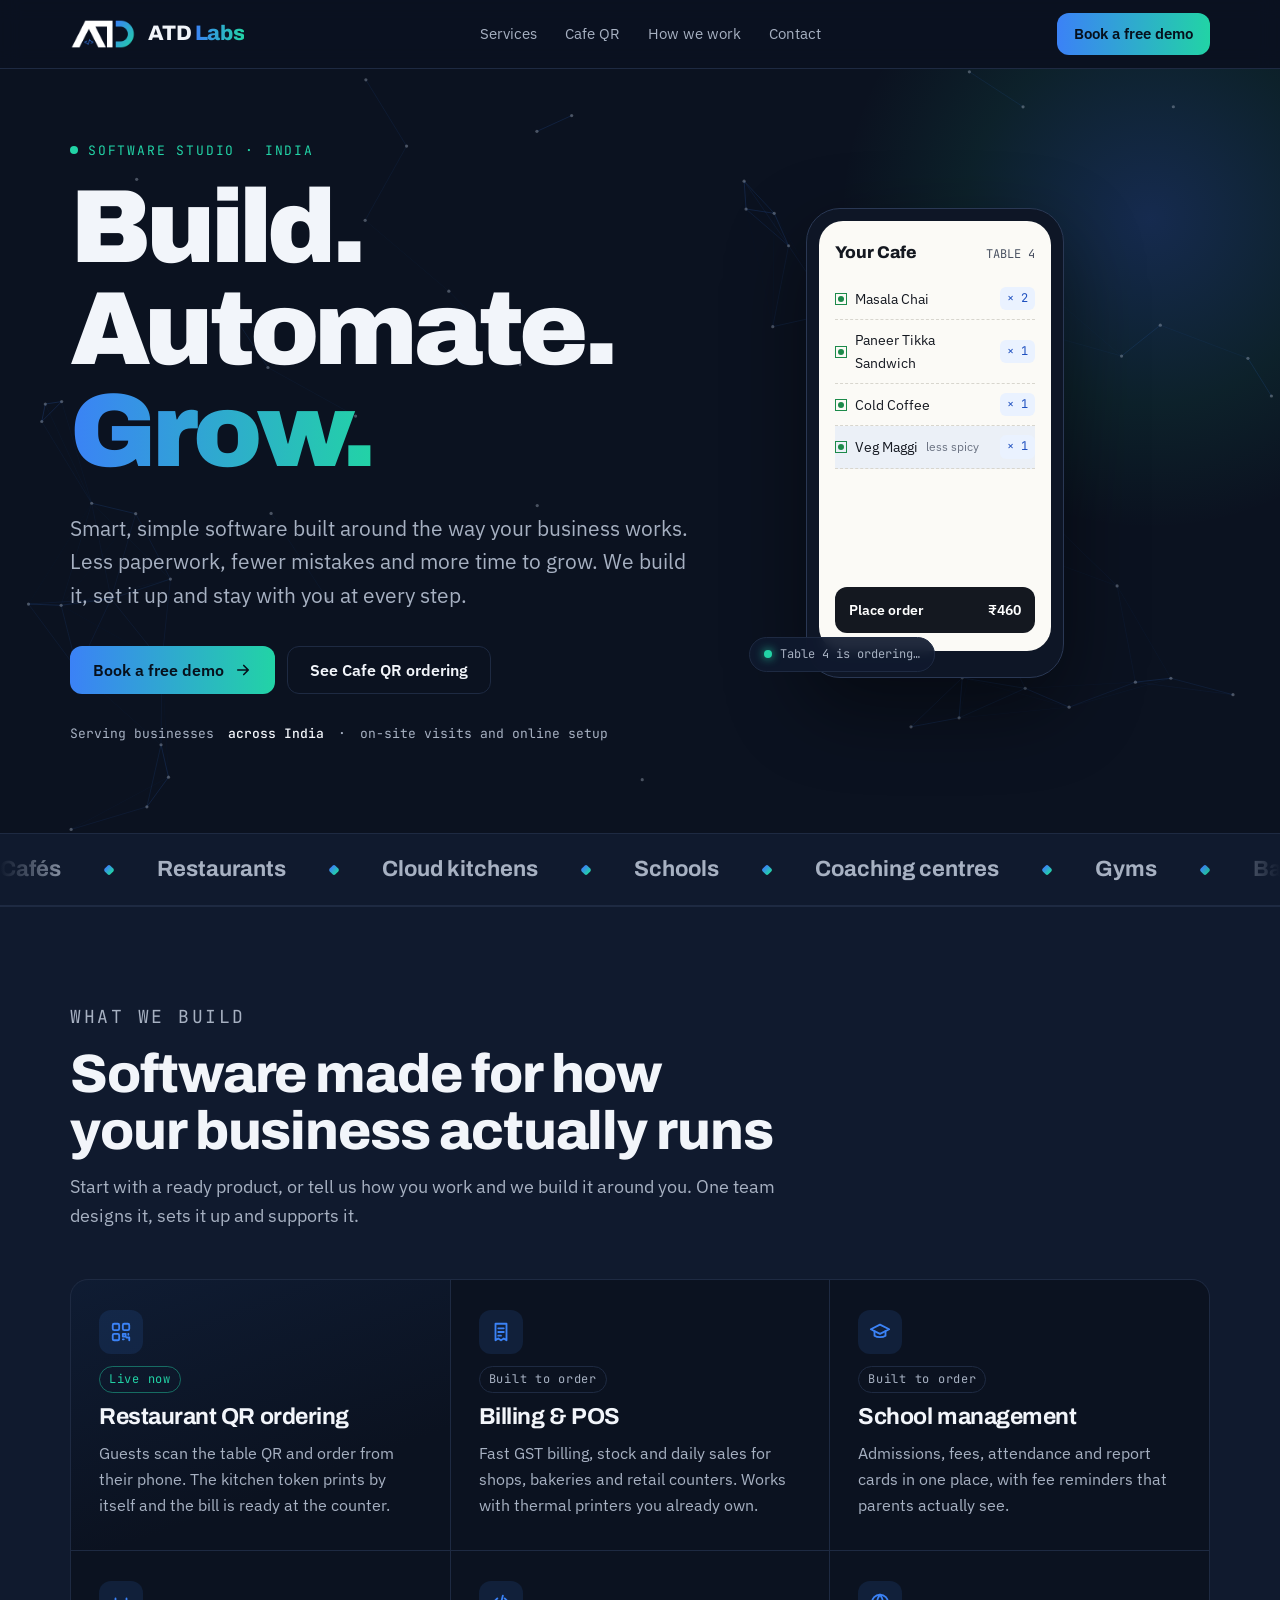
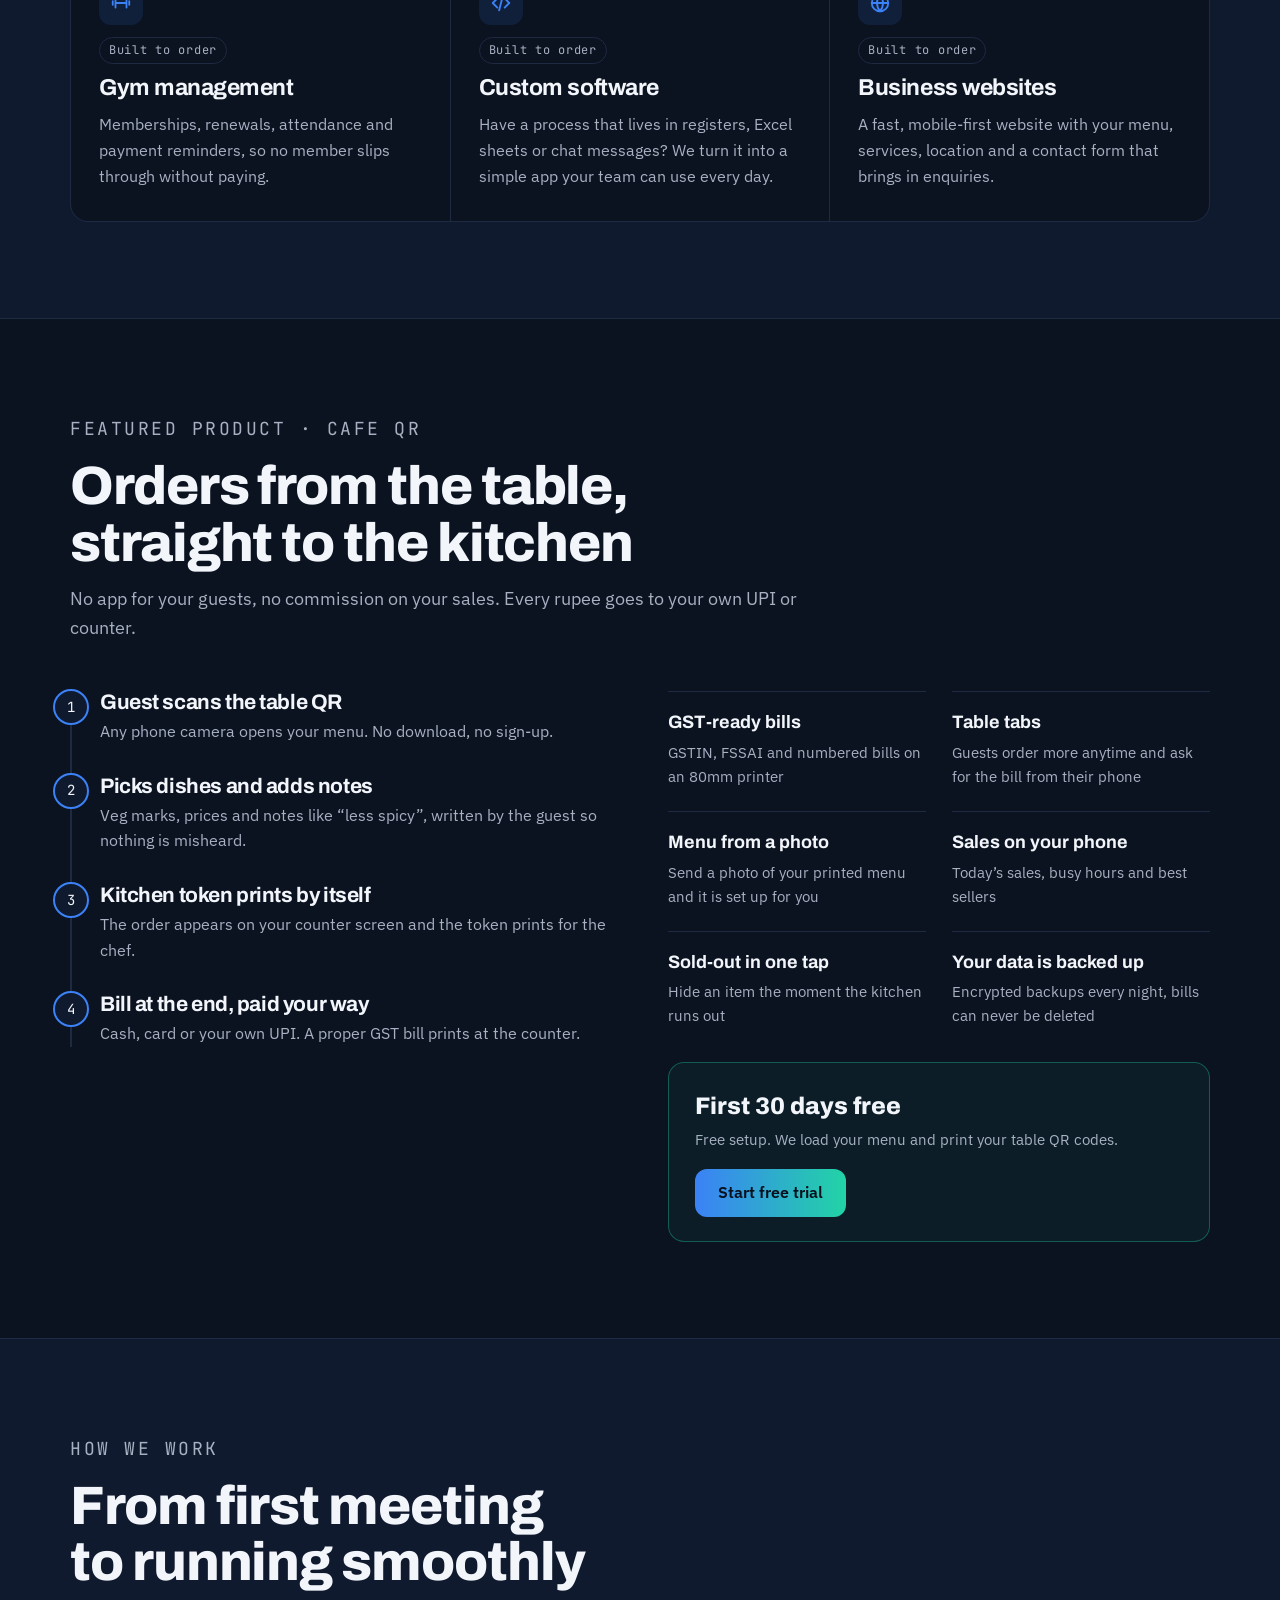
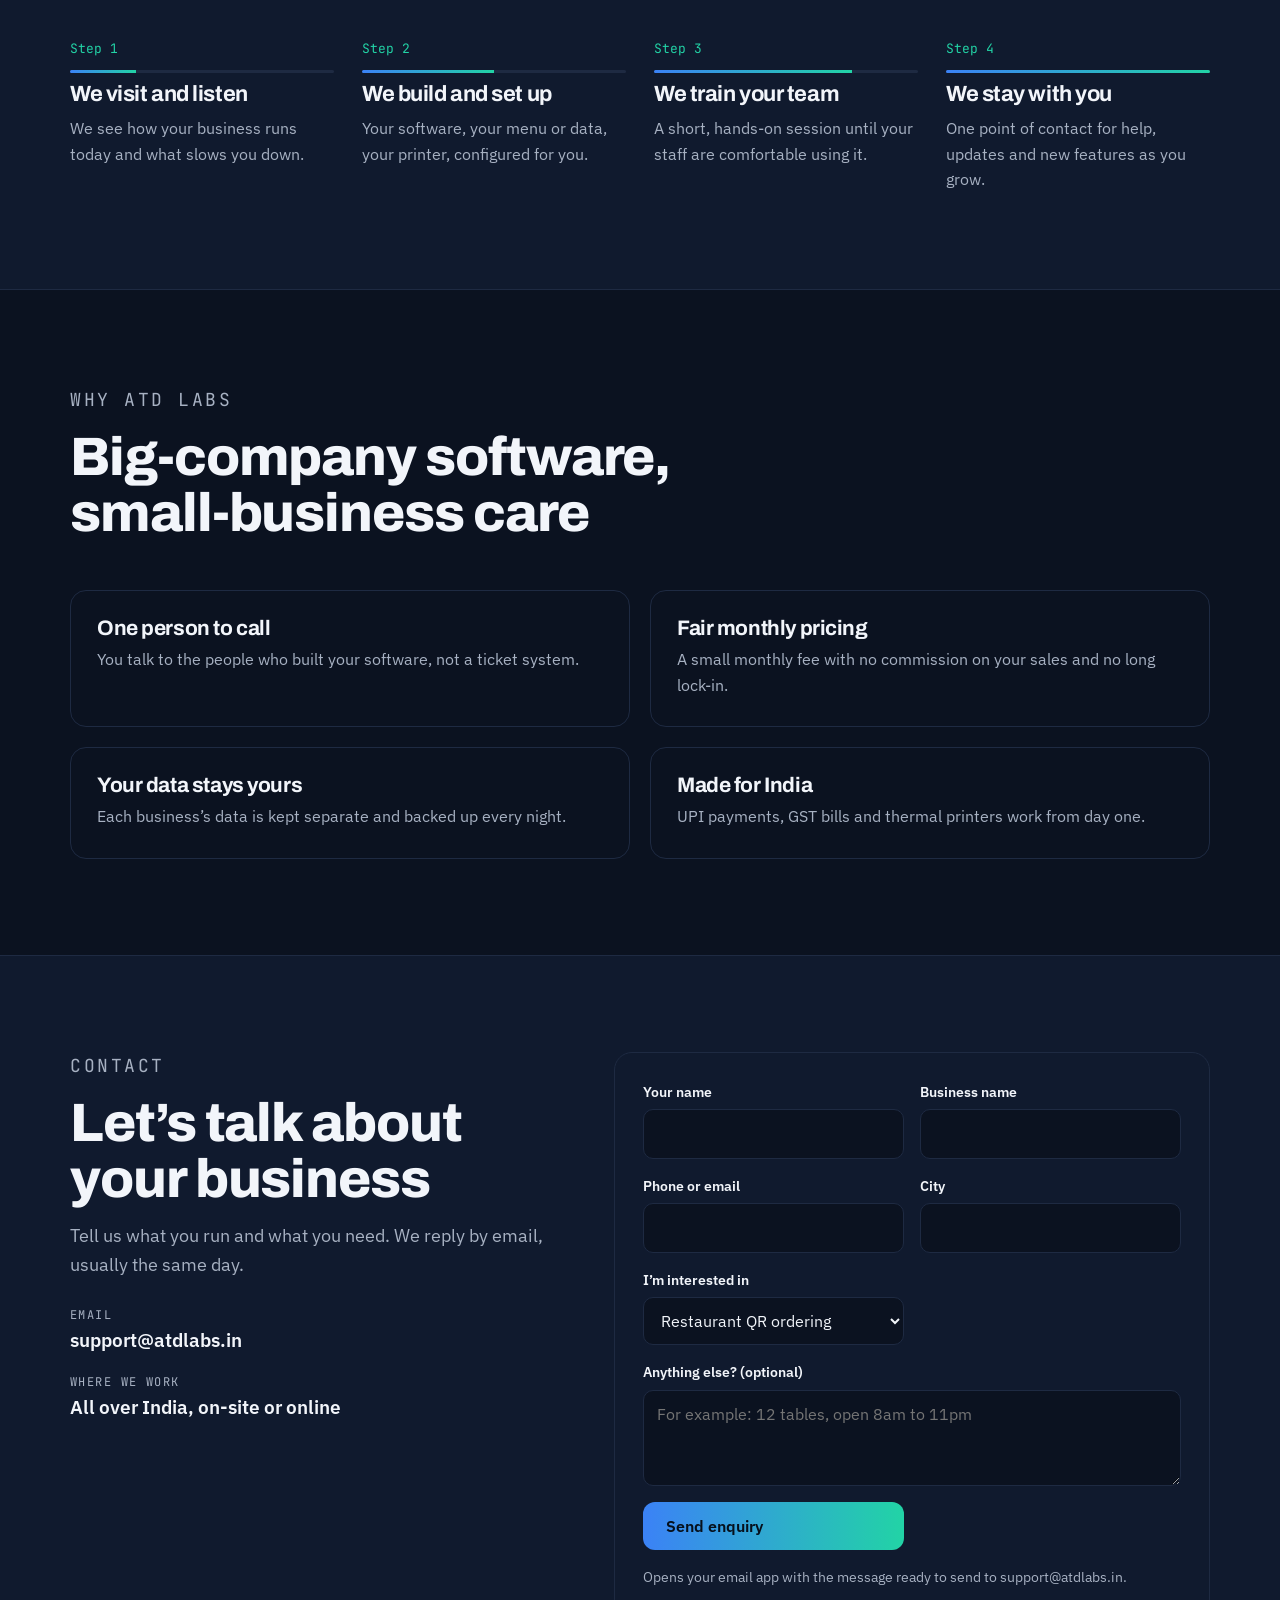
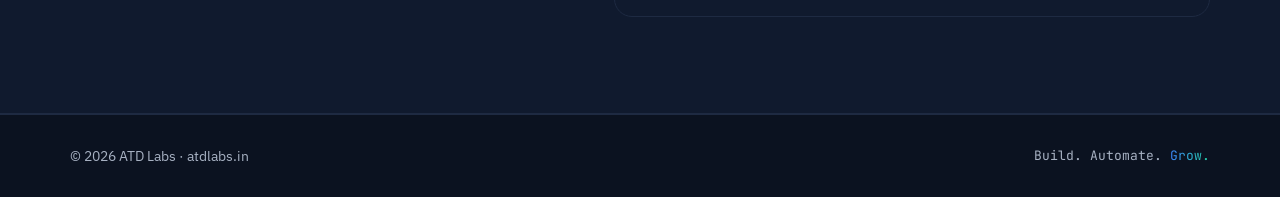
==== index.html @ 5b33b42c "Replace WhatsApp contact with email enquiries Co-Authored-By: Claude Opus 5.5 <noreply@anthropic.com" ====
<!doctype html>
<html lang="en">
<head>
<meta charset="utf-8">
<meta name="viewport" content="width=device-width, initial-scale=1, viewport-fit=cover">
<link rel="icon" href="[data-uri]">
<title>ATD Labs</title>
<meta name="claude:viewport-fit-sides" content="cover">
<meta name="description" content="ATD Labs builds software for restaurants, schools, gyms and shops across India. QR table ordering, billing, POS and custom software. Build. Automate. Grow.">
<link rel="preconnect" href="https://fonts.googleapis.com">
<link rel="preconnect" href="https://fonts.gstatic.com" crossorigin>
<link rel="stylesheet" href="https://fonts.googleapis.com/css2?family=Archivo:wght@500;700;800;900&family=IBM+Plex+Sans:wght@400;500;600&family=JetBrains+Mono:wght@400;500&display=swap">
<style>
/* Layout: one dark brand canvas; split hero (thesis left, live order + kitchen slip right), then quiet bands. Bold moment = the gradient "Grow." and the printed slip. */
:root{
  --bg:#0B1220;          /* brand navy, same as the logo */
  --bg-2:#101A2E;        /* raised band */
  --line:#1E2A42;        /* hairlines */
  --fg:#F2F5FA;          /* primary text */
  --muted:#A7B1C2;       /* secondary text, 7:1 on bg */
  --blue:#3B82F6;
  --teal:#22D3A6;
  --paper:#FBFAF6;       /* thermal slip */
  --ink:#141820;
  --display:"Archivo","Arial Narrow",system-ui,sans-serif;
  --body:"IBM Plex Sans",system-ui,-apple-system,"Segoe UI",sans-serif;
  --mono:"JetBrains Mono",ui-monospace,"SFMono-Regular",Menlo,monospace;
  --grad:linear-gradient(90deg,var(--blue),var(--teal));
  --wrap:1180px;
  color-scheme:dark;
}
*{box-sizing:border-box}
html{scroll-behavior:smooth}
@media (prefers-reduced-motion:reduce){html{scroll-behavior:auto}*{animation:none!important;transition:none!important}}
body{margin:0;background:var(--bg);color:var(--fg);font-family:var(--body);font-size:17px;line-height:1.6;-webkit-font-smoothing:antialiased}
a{color:inherit}
:focus-visible{outline:2px solid var(--teal);outline-offset:3px;border-radius:6px}
.wrap{max-width:var(--wrap);margin:0 auto;padding-left:max(20px,env(safe-area-inset-left,0px));padding-right:max(20px,env(safe-area-inset-right,0px))}
h1,h2,h3{font-family:var(--display);line-height:1.05;margin:0;text-wrap:balance;letter-spacing:-.02em}
p{margin:0}
.eyebrow{font-family:var(--mono);font-size:13px;letter-spacing:.14em;text-transform:uppercase;color:var(--teal)}
.grad{background:var(--grad);-webkit-background-clip:text;background-clip:text;color:transparent}
.btn{display:inline-flex;align-items:center;gap:10px;min-height:48px;padding:0 22px;border-radius:12px;font-weight:600;font-size:16px;text-decoration:none;border:1.5px solid transparent;transition:transform .15s ease,background .15s ease,border-color .15s ease;cursor:pointer;font-family:var(--body)}
.btn:hover{transform:translateY(-1px)}
.btn-primary{background:var(--grad);color:#06101C}
.btn-ghost{border-color:var(--line);color:var(--fg);background:transparent}
.btn-ghost:hover{border-color:var(--blue)}

/* header */
header{position:sticky;top:env(safe-area-inset-top,0px);z-index:10;background:rgba(11,18,32,.88);backdrop-filter:blur(10px);border-bottom:1px solid var(--line)}
.nav{display:flex;align-items:center;justify-content:space-between;gap:16px;min-height:68px}
.brand{display:flex;align-items:center;gap:12px;text-decoration:none}
.brand img{height:30px;width:auto;display:block}
.brand span{font-family:var(--display);font-weight:800;font-size:21px;letter-spacing:-.02em}
.brand b{font-weight:800}
.links{display:flex;gap:28px;align-items:center;font-size:15px}
.links a{text-decoration:none;color:var(--muted)}
.links a:hover{color:var(--fg)}
.nav .btn{min-height:42px;padding:0 16px;font-size:15px}
@media (max-width:860px){.links{display:none}}

/* hero */
.hero{padding-block:72px 88px;position:relative;overflow:hidden}
.hero::before{content:"";position:absolute;right:-180px;top:-160px;width:620px;height:620px;border-radius:50%;background:radial-gradient(closest-side,rgba(59,130,246,.22),rgba(34,211,166,.08) 60%,transparent);pointer-events:none}
.hero-grid{display:grid;grid-template-columns:minmax(0,1.15fr) minmax(0,.85fr);gap:56px;align-items:center;position:relative}
.hero h1{font-size:clamp(52px,8.4vw,104px);font-weight:900;letter-spacing:-.045em;line-height:.92;margin-top:18px}
.hero h1 span{display:block}
.lede{font-size:clamp(18px,2vw,21px);color:var(--muted);max-width:34em;margin-top:26px}
.cta{display:flex;flex-wrap:wrap;gap:12px;margin-top:34px}
.cities{margin-top:30px;font-family:var(--mono);font-size:13px;color:var(--muted);display:flex;flex-wrap:wrap;gap:6px 14px}
.cities b{color:var(--fg);font-weight:500}
@media (max-width:900px){.hero-grid{grid-template-columns:minmax(0,1fr)}.hero{padding-block:48px 64px}}

/* hero visual: phone order + kitchen slip */
.scene{position:relative;min-height:470px;display:flex;justify-content:center}
.phone{width:258px;border-radius:34px;background:#0E1626;border:1px solid #2A3854;padding:12px;box-shadow:0 30px 80px rgba(0,0,0,.45);position:relative;z-index:1;margin-right:90px}
.screen{background:var(--paper);color:var(--ink);border-radius:24px;padding:18px 16px;display:flex;flex-direction:column;gap:12px;min-height:430px}
.screen .top{display:flex;justify-content:space-between;align-items:baseline}
.screen .cafe{font-family:var(--display);font-weight:800;font-size:17px}
.screen .tbl{font-family:var(--mono);font-size:12px;color:#4A5262}
.item{display:flex;justify-content:space-between;align-items:center;gap:8px;padding:9px 0;border-bottom:1px dashed #D8D6CE;font-size:14px}
.item .nm{display:flex;align-items:center;gap:8px;min-width:0}
.veg{width:12px;height:12px;border:1.5px solid #1C8A4A;display:inline-flex;align-items:center;justify-content:center;flex:none}
.veg::after{content:"";width:6px;height:6px;border-radius:50%;background:#1C8A4A}
.qty{font-family:var(--mono);font-size:12px;background:#EAF2FF;color:#1D4FBF;border-radius:6px;padding:2px 7px;white-space:nowrap}
.place{margin-top:auto;background:var(--ink);color:#fff;border-radius:12px;padding:12px 14px;display:flex;justify-content:space-between;font-weight:600;font-size:14px}
.slip{position:absolute;right:0;top:120px;width:200px;background:var(--paper);color:var(--ink);font-family:var(--mono);font-size:12px;line-height:1.55;padding:16px 14px 22px;box-shadow:0 22px 60px rgba(0,0,0,.5);transform:rotate(4deg);z-index:2;animation:print 1.1s cubic-bezier(.2,.8,.2,1) .3s both;
  -webkit-mask:linear-gradient(#000 0 0) top/100% calc(100% - 8px) no-repeat,radial-gradient(circle 5px at 50% 100%,transparent 98%,#000) bottom/12px 8px repeat-x;
  mask:linear-gradient(#000 0 0) top/100% calc(100% - 8px) no-repeat,radial-gradient(circle 5px at 50% 100%,transparent 98%,#000) bottom/12px 8px repeat-x}
@keyframes print{from{transform:rotate(4deg) translateY(-14px);opacity:.4}to{transform:rotate(4deg) translateY(0);opacity:1}}
.slip .c{text-align:center}
.slip .tok{font-size:34px;font-weight:500;text-align:center;letter-spacing:.04em;margin:4px 0}
.slip hr{border:0;border-top:1px dashed #9AA0AA;margin:8px 0}
.slip .row{display:flex;justify-content:space-between;gap:8px}
@media (max-width:420px){.phone{margin-right:60px;width:236px}.slip{width:176px;top:150px}}

/* sections */
section{scroll-margin-top:80px}
.band{padding-block:96px}
.band.alt{background:var(--bg-2);border-block:1px solid var(--line)}
.head{display:flex;flex-direction:column;gap:14px;max-width:44em;margin-bottom:48px}
.head h2{font-size:clamp(34px,4.6vw,54px);font-weight:800}
.head p{color:var(--muted);font-size:18px}

/* services */
.services{display:grid;grid-template-columns:repeat(3,minmax(0,1fr));gap:1px;background:var(--line);border:1px solid var(--line);border-radius:18px;overflow:hidden}
.svc{background:var(--bg);padding:30px 28px 32px;display:flex;flex-direction:column;gap:12px;min-width:0}
.svc .ic{width:44px;height:44px;border-radius:12px;display:flex;align-items:center;justify-content:center;background:rgba(59,130,246,.12);color:var(--blue)}
.svc h3{font-size:23px;font-weight:700}
.svc p{color:var(--muted);font-size:16px}
.tag{align-self:flex-start;font-family:var(--mono);font-size:12px;letter-spacing:.06em;padding:3px 9px;border-radius:999px;border:1px solid var(--line);color:var(--muted)}
.tag.live{border-color:rgba(34,211,166,.45);color:var(--teal)}
.svc.feature{background:linear-gradient(160deg,#0F1C33,#0B1220 70%)}
@media (max-width:980px){.services{grid-template-columns:repeat(2,minmax(0,1fr))}}
@media (max-width:620px){.services{grid-template-columns:minmax(0,1fr)}}

/* cafe qr */
.cafe-grid{display:grid;grid-template-columns:minmax(0,1fr) minmax(0,1fr);gap:56px;align-items:start}
.steps{list-style:none;margin:0;padding:0;display:flex;flex-direction:column;gap:0;border-left:2px solid var(--line)}
.steps li{position:relative;padding:0 0 30px 30px}
.steps li:last-child{padding-bottom:0}
.steps li::before{content:attr(data-n);position:absolute;left:-17px;top:-2px;width:32px;height:32px;border-radius:50%;background:var(--bg-2);border:2px solid var(--blue);font-family:var(--mono);font-size:14px;display:flex;align-items:center;justify-content:center;color:var(--fg)}
.steps h3{font-size:21px;font-weight:700;margin-bottom:6px}
.steps p{color:var(--muted);font-size:16px}
.feat{display:grid;grid-template-columns:repeat(2,minmax(0,1fr));gap:22px 26px}
.feat div{display:flex;flex-direction:column;gap:4px;padding-top:16px;border-top:1px solid var(--line)}
.feat b{font-family:var(--display);font-weight:700;font-size:18px}
.feat span{color:var(--muted);font-size:15px}
.offer{margin-top:34px;padding:24px 26px;border-radius:16px;border:1px solid rgba(34,211,166,.35);background:rgba(34,211,166,.06);display:flex;flex-wrap:wrap;align-items:center;justify-content:space-between;gap:16px}
.offer strong{font-family:var(--display);font-size:24px;font-weight:800;display:block}
.offer span{color:var(--muted);font-size:15px}
@media (max-width:900px){.cafe-grid{grid-template-columns:minmax(0,1fr)}}
@media (max-width:460px){.feat{grid-template-columns:minmax(0,1fr)}}

/* process */
.process{display:grid;grid-template-columns:repeat(4,minmax(0,1fr));gap:28px;counter-reset:p}
.process div{display:flex;flex-direction:column;gap:10px;min-width:0}
.process .n{font-family:var(--mono);font-size:13px;color:var(--teal)}
.process h3{font-size:22px;font-weight:700}
.process p{color:var(--muted);font-size:16px}
.process .bar{height:3px;border-radius:2px;background:var(--line);position:relative;overflow:hidden}
.process .bar::after{content:"";position:absolute;inset:0;background:var(--grad);transform-origin:left}
.process div:nth-child(1) .bar::after{transform:scaleX(.25)}
.process div:nth-child(2) .bar::after{transform:scaleX(.5)}
.process div:nth-child(3) .bar::after{transform:scaleX(.75)}
@media (max-width:900px){.process{grid-template-columns:repeat(2,minmax(0,1fr))}}
@media (max-width:520px){.process{grid-template-columns:minmax(0,1fr)}}

/* why */
.why{display:grid;grid-template-columns:repeat(2,minmax(0,1fr));gap:20px}
.why div{padding:26px 26px 28px;border:1px solid var(--line);border-radius:16px;display:flex;flex-direction:column;gap:8px;min-width:0}
.why h3{font-size:21px;font-weight:700}
.why p{color:var(--muted);font-size:16px}
@media (max-width:700px){.why{grid-template-columns:minmax(0,1fr)}}

/* contact */
.contact{display:grid;grid-template-columns:minmax(0,.9fr) minmax(0,1.1fr);gap:56px;align-items:start}
.reach{display:flex;flex-direction:column;gap:18px}
.reach .k{font-family:var(--mono);font-size:12px;letter-spacing:.12em;text-transform:uppercase;color:var(--muted)}
.reach .v{font-size:19px;font-weight:600;user-select:all;word-break:break-word}
form{display:grid;grid-template-columns:repeat(2,minmax(0,1fr));gap:16px;background:var(--bg-2);border:1px solid var(--line);border-radius:18px;padding:28px}
.f{display:flex;flex-direction:column;gap:6px;min-width:0}
.f.full{grid-column:1/-1}
label{font-size:14px;font-weight:600;color:var(--fg)}
input,select,textarea{font:inherit;font-size:16px;color:var(--fg);background:var(--bg);border:1.5px solid var(--line);border-radius:10px;padding:11px 13px;min-height:48px;width:100%}
textarea{min-height:96px;resize:vertical}
input:focus,select:focus,textarea:focus{outline:none;border-color:var(--blue)}
.form-note{grid-column:1/-1;font-size:14px;color:var(--muted)}
.form-out{grid-column:1/-1;font-size:15px;color:var(--teal)}
.form-out a{color:var(--teal);font-weight:600}
@media (max-width:900px){.contact{grid-template-columns:minmax(0,1fr)}}
@media (max-width:520px){form{grid-template-columns:minmax(0,1fr);padding:20px}}

/* ---------- motion ---------- */
/* hero background field */
#field{position:absolute;inset:0;width:100%;height:100%;pointer-events:none;opacity:.9}
.hero .wrap{position:relative;z-index:1}
/* headline: words rise in, "Grow." keeps a slow shimmer */
.hero h1 .w{display:block;overflow:hidden;padding-bottom:.06em}
.hero h1 .w > span{display:inline-block;animation:rise .9s cubic-bezier(.2,.8,.2,1) both}
.hero h1 .w:nth-child(2) > span{animation-delay:.12s}
.hero h1 .w:nth-child(3) > span{animation-delay:.24s}
@keyframes rise{from{transform:translateY(105%)}to{transform:none}}
.shimmer{background:linear-gradient(90deg,var(--blue),var(--teal),#7CF5D8,var(--blue));background-size:300% 100%;-webkit-background-clip:text;background-clip:text;color:transparent;animation:shine 6s linear infinite}
@keyframes shine{to{background-position:-300% 0}}
.hero .fade{animation:fadeup .8s ease both}
.hero .lede.fade{animation-delay:.35s}.hero .cta.fade{animation-delay:.5s}.hero .cities.fade{animation-delay:.65s}
@keyframes fadeup{from{opacity:0;transform:translateY(14px)}to{opacity:1;transform:none}}
.eyebrow .dot{display:inline-block;width:8px;height:8px;border-radius:50%;background:var(--teal);margin-right:10px;vertical-align:1px;box-shadow:0 0 0 0 rgba(34,211,166,.6);animation:ping 2s infinite}
@keyframes ping{70%{box-shadow:0 0 0 10px rgba(34,211,166,0)}100%{box-shadow:0 0 0 0 rgba(34,211,166,0)}}
/* buttons: gradient slides on hover */
.btn-primary{background:linear-gradient(90deg,var(--blue),var(--teal),var(--blue));background-size:200% 100%;transition:background-position .5s ease,transform .15s ease,box-shadow .3s ease}
.btn-primary:hover{background-position:100% 0;box-shadow:0 10px 30px rgba(34,211,166,.25)}
.btn svg{transition:transform .2s ease}.btn:hover svg{transform:translateX(3px)}

/* live order demo */
.phone{animation:float 6s ease-in-out infinite}
@keyframes float{50%{transform:translateY(-8px)}}
.item{transition:background .3s ease}
.item .qty{transform:scale(.6);opacity:0;transition:transform .35s cubic-bezier(.3,1.6,.5,1),opacity .2s ease}
.item.on .qty{transform:scale(1);opacity:1}
.item.tap{background:rgba(59,130,246,.08)}
.place{transition:transform .15s ease,background .3s ease}
.place.press{transform:scale(.96);background:#1D4FBF}
.place .sent{display:none}
.place.done .go{display:none}.place.done .sent{display:inline}
.place.done{background:#127A5C}
.slip{animation:none;clip-path:inset(0 0 100% 0)}
.slip.print{animation:feed 1.6s steps(14,end) forwards}
@keyframes feed{from{clip-path:inset(0 0 100% 0)}to{clip-path:inset(0 0 -12px 0)}}
.scene.static .slip{clip-path:none}
.scene.static .item .qty{transform:none;opacity:1}
.status{position:absolute;left:0;bottom:6px;z-index:3;display:flex;align-items:center;gap:8px;background:rgba(16,26,46,.92);border:1px solid var(--line);border-radius:999px;padding:7px 14px;font-family:var(--mono);font-size:12px;color:var(--muted);backdrop-filter:blur(6px)}
.status i{width:8px;height:8px;border-radius:50%;background:var(--teal);box-shadow:0 0 10px var(--teal)}

/* marquee */
.marquee{border-block:1px solid var(--line);background:var(--bg-2);overflow:hidden;padding-block:18px;position:relative}
.marquee::before,.marquee::after{content:"";position:absolute;top:0;bottom:0;width:80px;z-index:1;pointer-events:none}
.marquee::before{left:0;background:linear-gradient(90deg,var(--bg-2),transparent)}
.marquee::after{right:0;background:linear-gradient(-90deg,var(--bg-2),transparent)}
.track{display:flex;gap:44px;width:max-content;animation:slide 32s linear infinite;font-family:var(--display);font-weight:700;font-size:22px;color:var(--muted);white-space:nowrap}
.track span{display:inline-flex;align-items:center;gap:44px}
.track span::after{content:"";width:8px;height:8px;border-radius:2px;background:var(--grad);transform:rotate(45deg)}
.marquee:hover .track{animation-play-state:paused}
@keyframes slide{to{transform:translateX(-50%)}}

/* spotlight cards */
.svc{position:relative;isolation:isolate;transition:transform .25s ease}
.svc::before{content:"";position:absolute;inset:0;z-index:-1;opacity:0;transition:opacity .3s ease;background:radial-gradient(360px circle at var(--mx,50%) var(--my,50%),rgba(59,130,246,.16),rgba(34,211,166,.06) 40%,transparent 70%)}
.svc:hover::before{opacity:1}
.svc .ic{transition:transform .3s cubic-bezier(.3,1.6,.5,1),background .3s ease}
.svc:hover .ic{transform:translateY(-3px) rotate(-6deg);background:rgba(34,211,166,.16);color:var(--teal)}
.why div{transition:border-color .3s ease,transform .3s ease}
.why div:hover{border-color:rgba(59,130,246,.55);transform:translateY(-3px)}

/* scroll reveal: content stays readable even before it animates */
.rv{transition:opacity .8s ease,transform .8s cubic-bezier(.2,.8,.2,1)}
.rv.pre{opacity:.25;transform:translateY(26px)}
/* timeline fills as you scroll */
.steps{border-left:0;position:relative}
.steps::before,.steps::after{content:"";position:absolute;left:0;top:0;width:2px;bottom:0;background:var(--line)}
.steps::after{background:var(--grad);transform-origin:top;transform:scaleY(var(--p,1))}
.steps li::before{z-index:1;transition:background .3s ease,border-color .3s ease}
.steps li.lit::before{background:var(--blue);border-color:var(--teal)}
.process .bar::after{transition:transform 1.2s cubic-bezier(.2,.8,.2,1)}
.process.pre .bar::after{transform:scaleX(0)!important}
.process div:nth-child(4) .bar::after{transform:scaleX(1)}

@media (prefers-reduced-motion:reduce){
  .slip{clip-path:none}.item .qty{transform:none;opacity:1}.rv.pre{opacity:1;transform:none}
  .track{animation:none}.hero h1 .w > span,.hero .fade{animation:none}
}

footer{border-top:1px solid var(--line);padding-block:30px;color:var(--muted);font-size:14px}
footer .wrap{display:flex;flex-wrap:wrap;gap:12px 24px;justify-content:space-between;align-items:center}
footer .line{font-family:var(--mono);font-size:13px}
</style>
</head>
<body>

<header>
  <div class="wrap nav">
    <a class="brand" href="#top" aria-label="ATD Labs home">
      <img src="[data-uri]" alt="" width="66" height="30">
      <span>ATD <b class="grad">Labs</b></span>
    </a>
    <nav class="links" aria-label="Main">
      <a href="#services">Services</a>
      <a href="#cafe-qr">Cafe QR</a>
      <a href="#process">How we work</a>
      <a href="#contact">Contact</a>
    </nav>
    <a class="btn btn-primary" href="#contact">Book a free demo</a>
  </div>
</header>

<main id="top">
  <section class="hero">
    <canvas id="field" aria-hidden="true"></canvas>
    <div class="wrap hero-grid">
      <div>
        <p class="eyebrow"><span class="dot"></span>Software studio · India</p>
        <h1><span class="w"><span>Build.</span></span><span class="w"><span>Automate.</span></span><span class="w"><span class="shimmer">Grow.</span></span></h1>
        <p class="lede fade">Smart, simple software built around the way your business works. Less paperwork, fewer mistakes and more time to grow. We build it, set it up and stay with you at every step.</p>
        <div class="cta fade">
          <a class="btn btn-primary" href="#contact">Book a free demo
            <svg width="18" height="18" viewBox="0 0 24 24" fill="none" stroke="currentColor" stroke-width="2.2" stroke-linecap="round" stroke-linejoin="round" aria-hidden="true"><path d="M5 12h14M13 6l6 6-6 6"/></svg>
          </a>
          <a class="btn btn-ghost" href="#cafe-qr">See Cafe QR ordering</a>
        </div>
        <p class="cities fade"><span>Serving businesses</span><b>across India</b><span>·</span><span>on-site visits and online setup</span></p>
      </div>

      <div class="scene" aria-label="A customer orders from a phone at table 4 and the kitchen token prints">
        <div class="phone" aria-hidden="true">
          <div class="screen">
            <div class="top"><span class="cafe">Your Cafe</span><span class="tbl">TABLE 4</span></div>
            <div>
              <div class="item"><span class="nm"><i class="veg"></i>Masala Chai</span><span class="qty">× 2</span></div>
              <div class="item"><span class="nm"><i class="veg"></i>Paneer Tikka Sandwich</span><span class="qty">× 1</span></div>
              <div class="item"><span class="nm"><i class="veg"></i>Cold Coffee</span><span class="qty">× 1</span></div>
              <div class="item"><span class="nm"><i class="veg"></i>Veg Maggi <small style="color:#6A7282">less spicy</small></span><span class="qty">× 1</span></div>
            </div>
            <div class="place"><span><span class="go">Place order</span><span class="sent">Sent to kitchen ✓</span></span><span>₹460</span></div>
          </div>
        </div>
        <div class="slip" aria-hidden="true">
          <div class="c">KITCHEN TOKEN</div>
          <div class="tok" id="tok">#27</div>
          <div class="c">Table 4 · 12:42 PM</div>
          <hr>
          <div class="row"><span>2  Masala Chai</span></div>
          <div class="row"><span>1  Paneer Tikka Sw.</span></div>
          <div class="row"><span>1  Cold Coffee</span></div>
          <div class="row"><span>1  Veg Maggi</span></div>
          <div>   ↳ less spicy</div>
          <hr>
          <div class="c">printed automatically</div>
        </div>
        <div class="status" aria-hidden="true"><i></i><span id="status-text">Table 4 is ordering…</span></div>
      </div>
    </div>
  </section>

  <div class="marquee" aria-label="Businesses we build for">
    <div class="track">
      <span>Cafés</span><span>Restaurants</span><span>Cloud kitchens</span><span>Schools</span><span>Coaching centres</span><span>Gyms</span><span>Bakeries</span><span>Retail shops</span>
      <span aria-hidden="true">Cafés</span><span aria-hidden="true">Restaurants</span><span aria-hidden="true">Cloud kitchens</span><span aria-hidden="true">Schools</span><span aria-hidden="true">Coaching centres</span><span aria-hidden="true">Gyms</span><span aria-hidden="true">Bakeries</span><span aria-hidden="true">Retail shops</span>
    </div>
  </div>

  <section class="band alt" id="services">
    <div class="wrap">
      <div class="head">
        <p class="eyebrow">What we build</p>
        <h2>Software made for how your business actually runs</h2>
        <p>Start with a ready product, or tell us how you work and we build it around you. One team designs it, sets it up and supports it.</p>
      </div>
      <div class="services">
        <article class="svc feature">
          <div class="ic"><svg width="22" height="22" viewBox="0 0 24 24" fill="none" stroke="currentColor" stroke-width="2" stroke-linecap="round" stroke-linejoin="round" aria-hidden="true"><rect x="3" y="3" width="7" height="7" rx="1.5"/><rect x="14" y="3" width="7" height="7" rx="1.5"/><rect x="3" y="14" width="7" height="7" rx="1.5"/><path d="M14 14h3v3h-3zM20 14v1M14 20h1M18 18h3v3"/></svg></div>
          <span class="tag live">Live now</span>
          <h3>Restaurant QR ordering</h3>
          <p>Guests scan the table QR and order from their phone. The kitchen token prints by itself and the bill is ready at the counter.</p>
        </article>
        <article class="svc">
          <div class="ic"><svg width="22" height="22" viewBox="0 0 24 24" fill="none" stroke="currentColor" stroke-width="2" stroke-linecap="round" stroke-linejoin="round" aria-hidden="true"><path d="M6 3h12v18l-3-2-3 2-3-2-3 2z"/><path d="M9 8h6M9 12h6M9 16h3"/></svg></div>
          <span class="tag">Built to order</span>
          <h3>Billing &amp; POS</h3>
          <p>Fast GST billing, stock and daily sales for shops, bakeries and retail counters. Works with thermal printers you already own.</p>
        </article>
        <article class="svc">
          <div class="ic"><svg width="22" height="22" viewBox="0 0 24 24" fill="none" stroke="currentColor" stroke-width="2" stroke-linecap="round" stroke-linejoin="round" aria-hidden="true"><path d="M2 9l10-5 10 5-10 5z"/><path d="M6 11v5c3 2 9 2 12 0v-5"/></svg></div>
          <span class="tag">Built to order</span>
          <h3>School management</h3>
          <p>Admissions, fees, attendance and report cards in one place, with fee reminders that parents actually see.</p>
        </article>
        <article class="svc">
          <div class="ic"><svg width="22" height="22" viewBox="0 0 24 24" fill="none" stroke="currentColor" stroke-width="2" stroke-linecap="round" stroke-linejoin="round" aria-hidden="true"><path d="M6 7v10M18 7v10M3 10v4M21 10v4M6 12h12"/></svg></div>
          <span class="tag">Built to order</span>
          <h3>Gym management</h3>
          <p>Memberships, renewals, attendance and payment reminders, so no member slips through without paying.</p>
        </article>
        <article class="svc">
          <div class="ic"><svg width="22" height="22" viewBox="0 0 24 24" fill="none" stroke="currentColor" stroke-width="2" stroke-linecap="round" stroke-linejoin="round" aria-hidden="true"><path d="M8 7l-5 5 5 5M16 7l5 5-5 5M14 4l-4 16"/></svg></div>
          <span class="tag">Built to order</span>
          <h3>Custom software</h3>
          <p>Have a process that lives in registers, Excel sheets or chat messages? We turn it into a simple app your team can use every day.</p>
        </article>
        <article class="svc">
          <div class="ic"><svg width="22" height="22" viewBox="0 0 24 24" fill="none" stroke="currentColor" stroke-width="2" stroke-linecap="round" stroke-linejoin="round" aria-hidden="true"><circle cx="12" cy="12" r="9"/><path d="M3 12h18M12 3a14 14 0 0 1 0 18M12 3a14 14 0 0 0 0 18"/></svg></div>
          <span class="tag">Built to order</span>
          <h3>Business websites</h3>
          <p>A fast, mobile-first website with your menu, services, location and a contact form that brings in enquiries.</p>
        </article>
      </div>
    </div>
  </section>

  <section class="band" id="cafe-qr">
    <div class="wrap">
      <div class="head">
        <p class="eyebrow">Featured product · Cafe QR</p>
        <h2>Orders from the table, straight to the kitchen</h2>
        <p>No app for your guests, no commission on your sales. Every rupee goes to your own UPI or counter.</p>
      </div>
      <div class="cafe-grid">
        <ol class="steps">
          <li data-n="1"><h3>Guest scans the table QR</h3><p>Any phone camera opens your menu. No download, no sign-up.</p></li>
          <li data-n="2"><h3>Picks dishes and adds notes</h3><p>Veg marks, prices and notes like “less spicy”, written by the guest so nothing is misheard.</p></li>
          <li data-n="3"><h3>Kitchen token prints by itself</h3><p>The order appears on your counter screen and the token prints for the chef.</p></li>
          <li data-n="4"><h3>Bill at the end, paid your way</h3><p>Cash, card or your own UPI. A proper GST bill prints at the counter.</p></li>
        </ol>
        <div>
          <div class="feat">
            <div><b>GST-ready bills</b><span>GSTIN, FSSAI and numbered bills on an 80mm printer</span></div>
            <div><b>Table tabs</b><span>Guests order more anytime and ask for the bill from their phone</span></div>
            <div><b>Menu from a photo</b><span>Send a photo of your printed menu and it is set up for you</span></div>
            <div><b>Sales on your phone</b><span>Today’s sales, busy hours and best sellers</span></div>
            <div><b>Sold-out in one tap</b><span>Hide an item the moment the kitchen runs out</span></div>
            <div><b>Your data is backed up</b><span>Encrypted backups every night, bills can never be deleted</span></div>
          </div>
          <div class="offer">
            <div><strong>First 30 days free</strong><span>Free setup. We load your menu and print your table QR codes.</span></div>
            <a class="btn btn-primary" href="#contact">Start free trial</a>
          </div>
        </div>
      </div>
    </div>
  </section>

  <section class="band alt" id="process">
    <div class="wrap">
      <div class="head">
        <p class="eyebrow">How we work</p>
        <h2>From first meeting to running smoothly</h2>
      </div>
      <div class="process">
        <div><span class="n">Step 1</span><div class="bar"></div><h3>We visit and listen</h3><p>We see how your business runs today and what slows you down.</p></div>
        <div><span class="n">Step 2</span><div class="bar"></div><h3>We build and set up</h3><p>Your software, your menu or data, your printer, configured for you.</p></div>
        <div><span class="n">Step 3</span><div class="bar"></div><h3>We train your team</h3><p>A short, hands-on session until your staff are comfortable using it.</p></div>
        <div><span class="n">Step 4</span><div class="bar"></div><h3>We stay with you</h3><p>One point of contact for help, updates and new features as you grow.</p></div>
      </div>
    </div>
  </section>

  <section class="band" id="why">
    <div class="wrap">
      <div class="head">
        <p class="eyebrow">Why ATD Labs</p>
        <h2>Big-company software, small-business care</h2>
      </div>
      <div class="why">
        <div><h3>One person to call</h3><p>You talk to the people who built your software, not a ticket system.</p></div>
        <div><h3>Fair monthly pricing</h3><p>A small monthly fee with no commission on your sales and no long lock-in.</p></div>
        <div><h3>Your data stays yours</h3><p>Each business’s data is kept separate and backed up every night.</p></div>
        <div><h3>Made for India</h3><p>UPI payments, GST bills and thermal printers work from day one.</p></div>
      </div>
    </div>
  </section>

  <section class="band alt" id="contact">
    <div class="wrap contact">
      <div class="reach">
        <div class="head" style="margin-bottom:8px">
          <p class="eyebrow">Contact</p>
          <h2>Let’s talk about your business</h2>
          <p>Tell us what you run and what you need. We reply by email, usually the same day.</p>
        </div>
        <div><div class="k">Email</div><div class="v">support@atdlabs.in</div></div>
        <div><div class="k">Where we work</div><div class="v">All over India, on-site or online</div></div>
      </div>

      <form id="enquiry" novalidate>
        <div class="f"><label for="name">Your name</label><input id="name" name="name" autocomplete="name" required></div>
        <div class="f"><label for="biz">Business name</label><input id="biz" name="biz" required></div>
        <div class="f"><label for="reach">Phone or email</label><input id="reach" name="reach" autocomplete="email" required></div>
        <div class="f"><label for="city">City</label><input id="city" name="city" autocomplete="address-level2"></div>
        <div class="f"><label for="need">I’m interested in</label>
          <select id="need" name="need">
            <option>Restaurant QR ordering</option>
            <option>Billing &amp; POS</option>
            <option>School management</option>
            <option>Gym management</option>
            <option>Custom software</option>
            <option>Business website</option>
          </select>
        </div>
        <div class="f full"><label for="msg">Anything else? (optional)</label><textarea id="msg" name="msg" placeholder="For example: 12 tables, open 8am to 11pm"></textarea></div>
        <button class="btn btn-primary" type="submit">Send enquiry</button>
        <p class="form-note">Opens your email app with the message ready to send to support@atdlabs.in.</p>
        <p class="form-out" id="form-out" hidden></p>
      </form>
    </div>
  </section>
</main>

<footer>
  <div class="wrap">
    <span>© 2026 ATD Labs · atdlabs.in</span>
    <span class="line">Build. Automate. <span class="grad">Grow.</span></span>
  </div>
</footer>

<script>
(() => {
  const reduce = matchMedia("(prefers-reduced-motion: reduce)").matches;

  // Hero background: a slow field of dots that link up near each other and near the pointer.
  const cv = document.getElementById("field");
  const hero = document.querySelector(".hero");
  if (cv && cv.getContext && !reduce) {
    const ctx = cv.getContext("2d");
    let w = 0, h = 0, pts = [], mouse = { x: -999, y: -999 }, dpr = Math.min(devicePixelRatio || 1, 2);
    const size = () => {
      const r = hero.getBoundingClientRect();
      w = r.width; h = r.height;
      cv.width = w * dpr; cv.height = h * dpr; ctx.setTransform(dpr, 0, 0, dpr, 0, 0);
      const n = Math.round(Math.min(70, (w * h) / 16000));
      pts = Array.from({ length: n }, () => ({ x: Math.random() * w, y: Math.random() * h, vx: (Math.random() - .5) * .25, vy: (Math.random() - .5) * .25 }));
    };
    size(); addEventListener("resize", size);
    hero.addEventListener("pointermove", (e) => { const r = hero.getBoundingClientRect(); mouse = { x: e.clientX - r.left, y: e.clientY - r.top }; });
    hero.addEventListener("pointerleave", () => { mouse = { x: -999, y: -999 }; });
    let visible = true;
    new IntersectionObserver(([en]) => { visible = en.isIntersecting; }).observe(hero);
    const tick = () => {
      if (visible) {
        ctx.clearRect(0, 0, w, h);
        for (const p of pts) {
          p.x += p.vx; p.y += p.vy;
          if (p.x < 0 || p.x > w) p.vx *= -1;
          if (p.y < 0 || p.y > h) p.vy *= -1;
        }
        for (let i = 0; i < pts.length; i++) {
          const a = pts[i];
          for (let j = i + 1; j < pts.length; j++) {
            const b = pts[j], d = Math.hypot(a.x - b.x, a.y - b.y);
            if (d < 130) { ctx.strokeStyle = `rgba(59,130,246,${(1 - d / 130) * .22})`; ctx.lineWidth = 1; ctx.beginPath(); ctx.moveTo(a.x, a.y); ctx.lineTo(b.x, b.y); ctx.stroke(); }
          }
          const dm = Math.hypot(a.x - mouse.x, a.y - mouse.y);
          if (dm < 170) { ctx.strokeStyle = `rgba(34,211,166,${(1 - dm / 170) * .5})`; ctx.beginPath(); ctx.moveTo(a.x, a.y); ctx.lineTo(mouse.x, mouse.y); ctx.stroke(); }
          ctx.fillStyle = dm < 170 ? "rgba(34,211,166,.9)" : "rgba(167,177,194,.45)";
          ctx.beginPath(); ctx.arc(a.x, a.y, 1.6, 0, Math.PI * 2); ctx.fill();
        }
      }
      requestAnimationFrame(tick);
    };
    requestAnimationFrame(tick);
  }

  // Live order demo: items get added, the order is placed, the kitchen token prints. Loops.
  const scene = document.querySelector(".scene");
  if (scene) {
    if (reduce) { scene.classList.add("static"); }
    else {
      const items = [...scene.querySelectorAll(".item")];
      const place = scene.querySelector(".place");
      const slip = scene.querySelector(".slip");
      const tok = document.getElementById("tok");
      const status = document.getElementById("status-text");
      let n = 27;
      const wait = (ms) => new Promise((r) => setTimeout(r, ms));
      const run = async () => {
        while (true) {
          items.forEach((it) => it.classList.remove("on", "tap"));
          place.classList.remove("press", "done"); slip.classList.remove("print");
          tok.textContent = "#" + n; status.textContent = "Table 4 is ordering…";
          await wait(700);
          for (const it of items) { it.classList.add("tap", "on"); await wait(420); it.classList.remove("tap"); await wait(180); }
          await wait(400); place.classList.add("press"); await wait(220);
          place.classList.remove("press"); place.classList.add("done"); status.textContent = "Order sent · printing token";
          await wait(450); slip.classList.add("print");
          await wait(1700); status.textContent = "Token #" + n + " printed in the kitchen";
          await wait(3600); n = n >= 99 ? 1 : n + 1;
        }
      };
      run();
    }
  }

  // Spotlight that follows the pointer on service cards.
  document.querySelectorAll(".svc").forEach((c) => c.addEventListener("pointermove", (e) => {
    const r = c.getBoundingClientRect();
    c.style.setProperty("--mx", (e.clientX - r.left) + "px"); c.style.setProperty("--my", (e.clientY - r.top) + "px");
  }));

  // Reveal sections as they scroll in. Only things below the first screen start dimmed.
  if (!reduce && "IntersectionObserver" in window) {
    const targets = document.querySelectorAll(".head, .svc, .steps li, .feat div, .offer, .process, .why div, form, .reach > div:not(.head)");
    const io = new IntersectionObserver((ents) => ents.forEach((en) => {
      if (en.isIntersecting) { en.target.classList.remove("pre"); io.unobserve(en.target); }
    }), { rootMargin: "0px 0px -8% 0px" });
    targets.forEach((el, i) => {
      el.classList.add("rv");
      if (el.getBoundingClientRect().top > innerHeight) {
        el.classList.add("pre");
        el.style.transitionDelay = ((i % 3) * 80) + "ms";
        io.observe(el);
      }
    });
  }

  // Timeline line fills as the Cafe QR steps scroll past.
  const steps = document.querySelector(".steps");
  if (steps) {
    const lis = [...steps.children];
    const onScroll = () => {
      const r = steps.getBoundingClientRect();
      const p = Math.max(0, Math.min(1, (innerHeight * .7 - r.top) / r.height));
      steps.style.setProperty("--p", reduce ? 1 : p.toFixed(3));
      lis.forEach((li) => li.classList.toggle("lit", reduce || li.getBoundingClientRect().top < innerHeight * .7));
    };
    addEventListener("scroll", onScroll, { passive: true }); onScroll();
  }
})();

const EMAIL = "support@atdlabs.in";

const form = document.getElementById("enquiry");
const out = document.getElementById("form-out");
form.addEventListener("submit", (e) => {
  e.preventDefault();
  const v = (id) => document.getElementById(id).value.trim();
  const missing = ["name", "biz", "reach"].find((id) => !v(id));
  if (missing) {
    out.hidden = false;
    out.textContent = "Please add your name, business name and a phone number or email so we can reply.";
    document.getElementById(missing).focus();
    return;
  }
  const body = [
    `Name: ${v("name")}`,
    `Business: ${v("biz")}`,
    `Phone / email: ${v("reach")}`,
    v("city") ? `City: ${v("city")}` : "",
    `Interested in: ${v("need")}`,
    v("msg") ? `\n${v("msg")}` : ""
  ].filter(Boolean).join("\n");
  const url = `mailto:${EMAIL}?subject=${encodeURIComponent("Enquiry from " + v("biz"))}&body=${encodeURIComponent(body)}`;
  out.hidden = false;
  out.textContent = `Your email app should open now. If it doesn't, write to ${EMAIL} with these details.`;
  location.href = url;
});
</script>

</body>
</html>
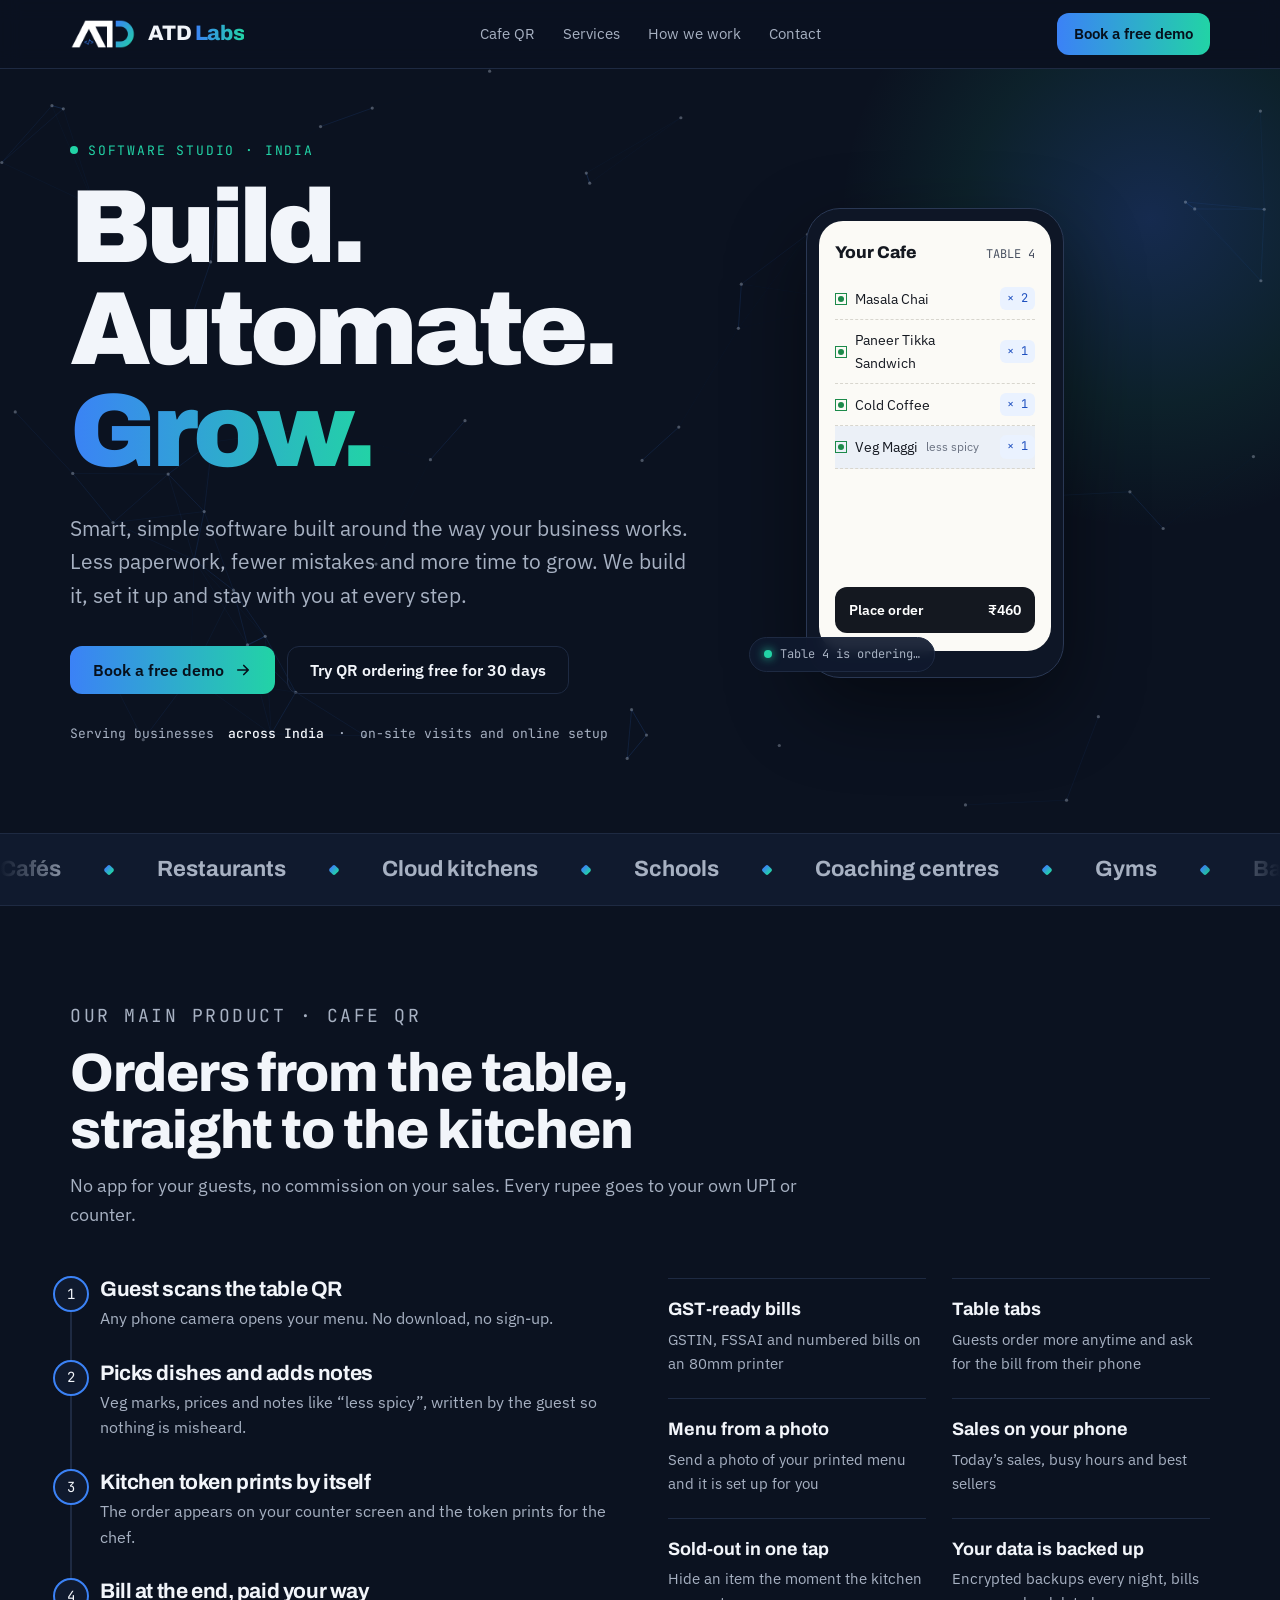
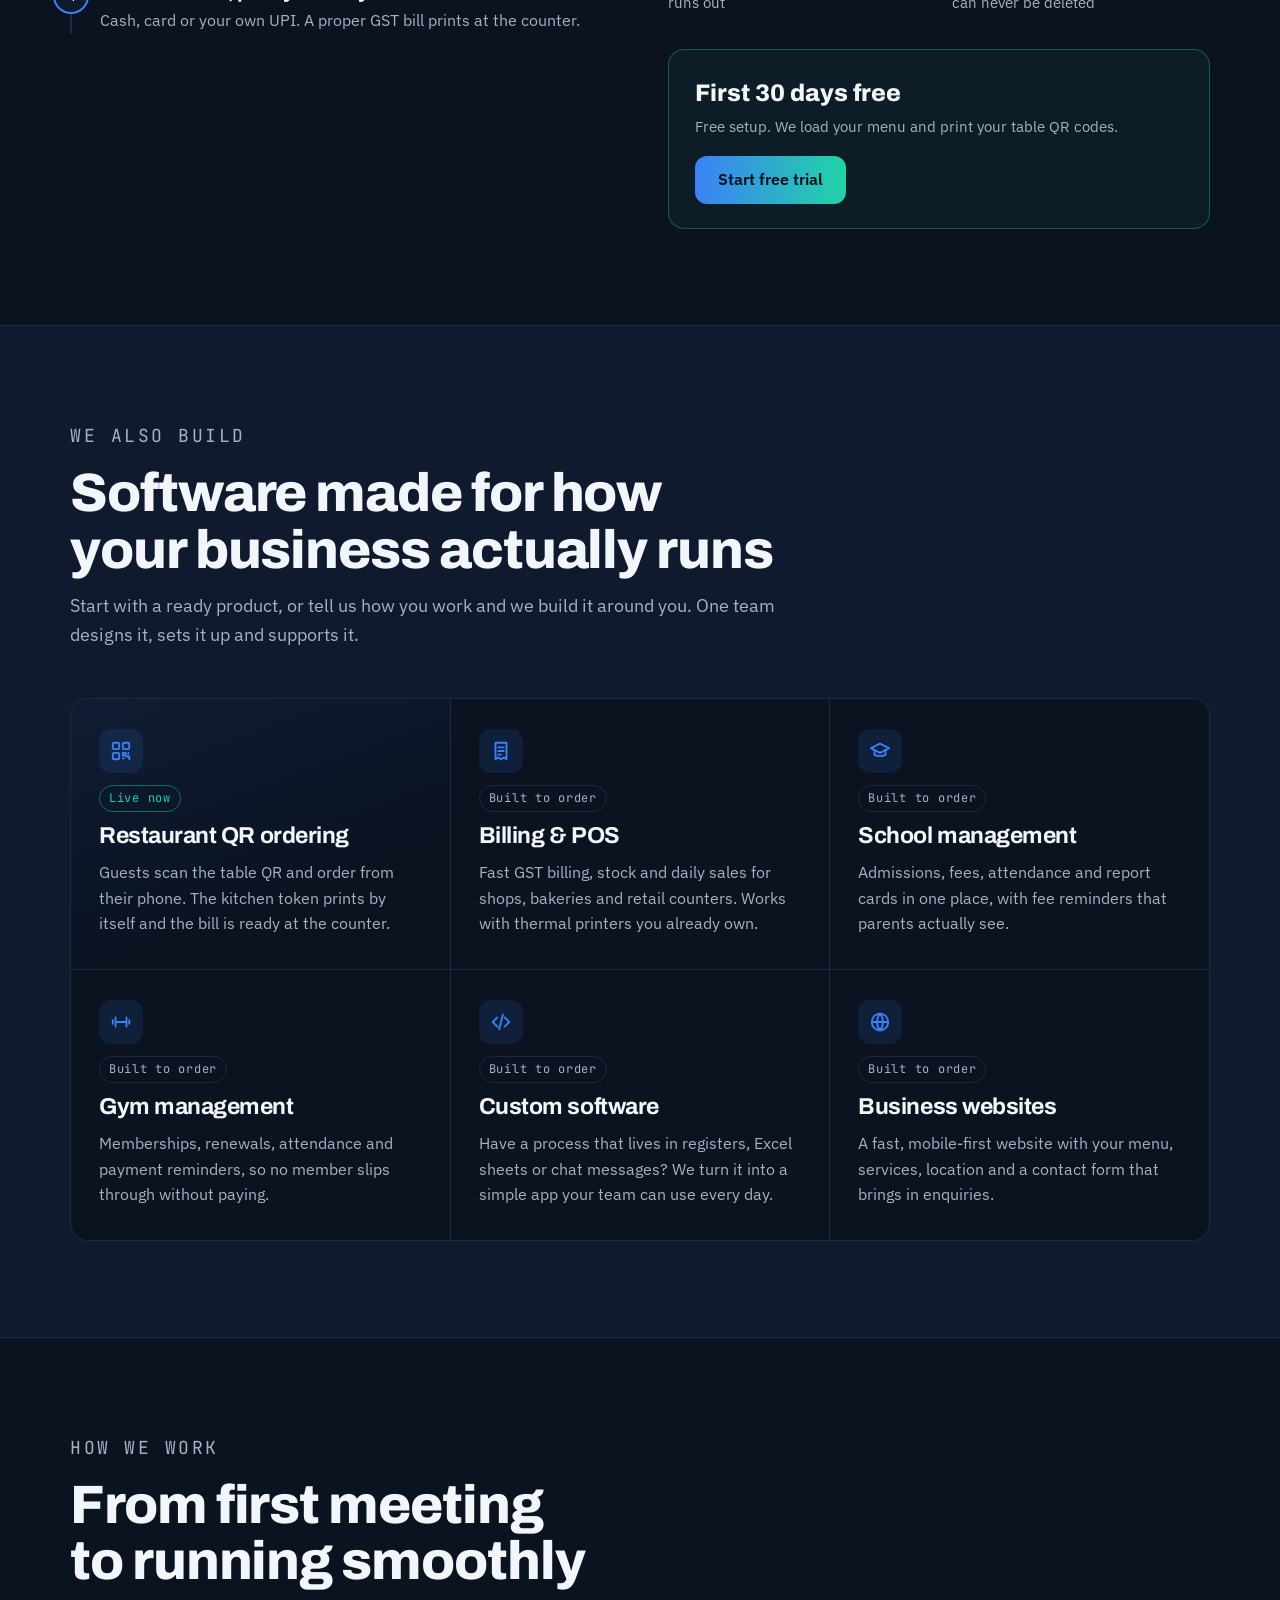
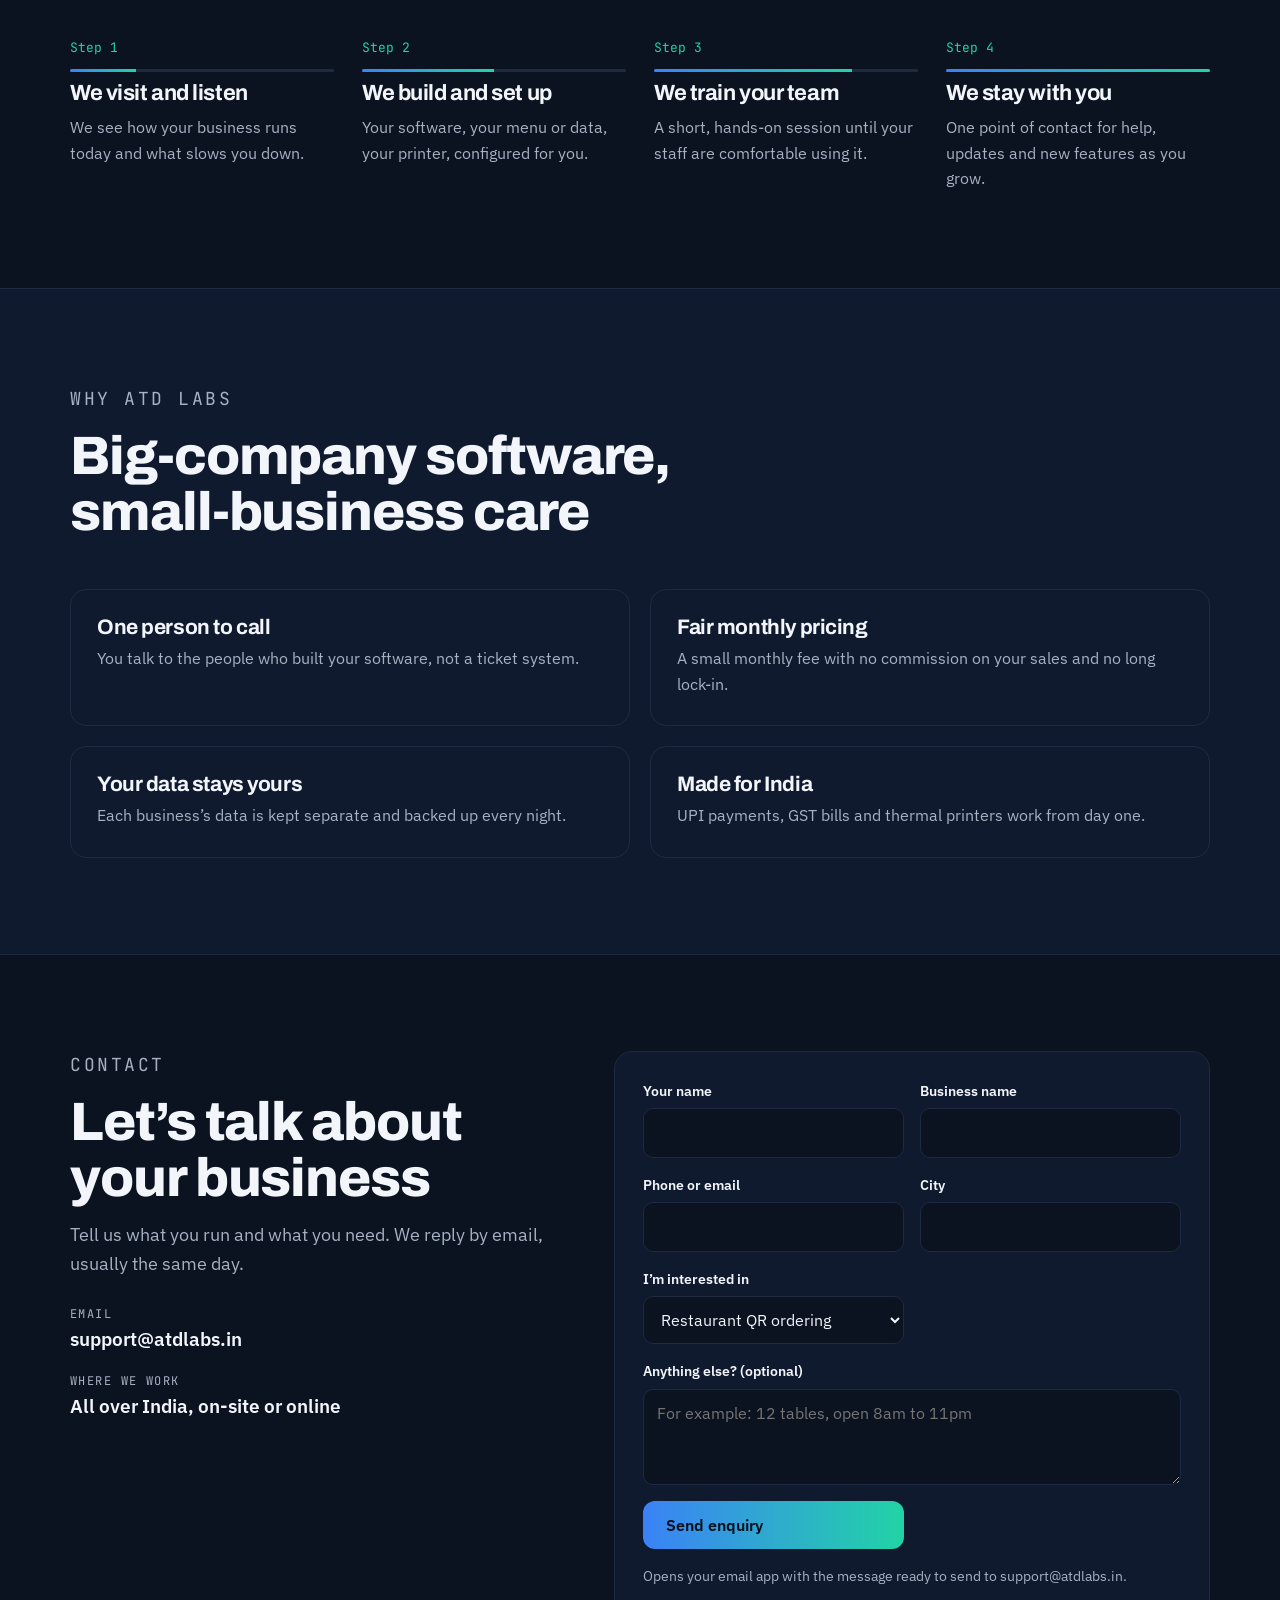
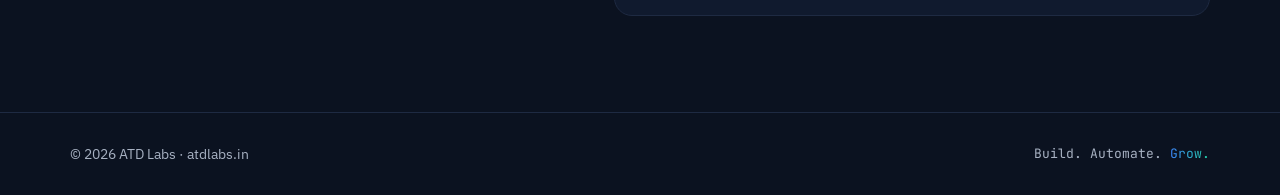
==== commit 7703924e: "Lead with Cafe QR ordering as the main product Co-Authored-By: Claude Opus 5.5 <noreply@anthropic.co" ====
--- a/index.html
+++ b/index.html
@@ -265,8 +265,8 @@
       <span>ATD <b class="grad">Labs</b></span>
     </a>
     <nav class="links" aria-label="Main">
+      <a href="#cafe-qr">Cafe QR</a>
       <a href="#services">Services</a>
-      <a href="#cafe-qr">Cafe QR</a>
       <a href="#process">How we work</a>
       <a href="#contact">Contact</a>
     </nav>
@@ -286,7 +286,7 @@
           <a class="btn btn-primary" href="#contact">Book a free demo
             <svg width="18" height="18" viewBox="0 0 24 24" fill="none" stroke="currentColor" stroke-width="2.2" stroke-linecap="round" stroke-linejoin="round" aria-hidden="true"><path d="M5 12h14M13 6l6 6-6 6"/></svg>
           </a>
-          <a class="btn btn-ghost" href="#cafe-qr">See Cafe QR ordering</a>
+          <a class="btn btn-ghost" href="#cafe-qr">Try QR ordering free for 30 days</a>
         </div>
         <p class="cities fade"><span>Serving businesses</span><b>across India</b><span>·</span><span>on-site visits and online setup</span></p>
       </div>
@@ -329,10 +329,42 @@
     </div>
   </div>
 
+  <section class="band" id="cafe-qr">
+    <div class="wrap">
+      <div class="head">
+        <p class="eyebrow">Our main product · Cafe QR</p>
+        <h2>Orders from the table, straight to the kitchen</h2>
+        <p>No app for your guests, no commission on your sales. Every rupee goes to your own UPI or counter.</p>
+      </div>
+      <div class="cafe-grid">
+        <ol class="steps">
+          <li data-n="1"><h3>Guest scans the table QR</h3><p>Any phone camera opens your menu. No download, no sign-up.</p></li>
+          <li data-n="2"><h3>Picks dishes and adds notes</h3><p>Veg marks, prices and notes like “less spicy”, written by the guest so nothing is misheard.</p></li>
+          <li data-n="3"><h3>Kitchen token prints by itself</h3><p>The order appears on your counter screen and the token prints for the chef.</p></li>
+          <li data-n="4"><h3>Bill at the end, paid your way</h3><p>Cash, card or your own UPI. A proper GST bill prints at the counter.</p></li>
+        </ol>
+        <div>
+          <div class="feat">
+            <div><b>GST-ready bills</b><span>GSTIN, FSSAI and numbered bills on an 80mm printer</span></div>
+            <div><b>Table tabs</b><span>Guests order more anytime and ask for the bill from their phone</span></div>
+            <div><b>Menu from a photo</b><span>Send a photo of your printed menu and it is set up for you</span></div>
+            <div><b>Sales on your phone</b><span>Today’s sales, busy hours and best sellers</span></div>
+            <div><b>Sold-out in one tap</b><span>Hide an item the moment the kitchen runs out</span></div>
+            <div><b>Your data is backed up</b><span>Encrypted backups every night, bills can never be deleted</span></div>
+          </div>
+          <div class="offer">
+            <div><strong>First 30 days free</strong><span>Free setup. We load your menu and print your table QR codes.</span></div>
+            <a class="btn btn-primary" href="#contact">Start free trial</a>
+          </div>
+        </div>
+      </div>
+    </div>
+  </section>
+
   <section class="band alt" id="services">
     <div class="wrap">
       <div class="head">
-        <p class="eyebrow">What we build</p>
+        <p class="eyebrow">We also build</p>
         <h2>Software made for how your business actually runs</h2>
         <p>Start with a ready product, or tell us how you work and we build it around you. One team designs it, sets it up and supports it.</p>
       </div>
@@ -377,39 +409,7 @@
     </div>
   </section>
 
-  <section class="band" id="cafe-qr">
-    <div class="wrap">
-      <div class="head">
-        <p class="eyebrow">Featured product · Cafe QR</p>
-        <h2>Orders from the table, straight to the kitchen</h2>
-        <p>No app for your guests, no commission on your sales. Every rupee goes to your own UPI or counter.</p>
-      </div>
-      <div class="cafe-grid">
-        <ol class="steps">
-          <li data-n="1"><h3>Guest scans the table QR</h3><p>Any phone camera opens your menu. No download, no sign-up.</p></li>
-          <li data-n="2"><h3>Picks dishes and adds notes</h3><p>Veg marks, prices and notes like “less spicy”, written by the guest so nothing is misheard.</p></li>
-          <li data-n="3"><h3>Kitchen token prints by itself</h3><p>The order appears on your counter screen and the token prints for the chef.</p></li>
-          <li data-n="4"><h3>Bill at the end, paid your way</h3><p>Cash, card or your own UPI. A proper GST bill prints at the counter.</p></li>
-        </ol>
-        <div>
-          <div class="feat">
-            <div><b>GST-ready bills</b><span>GSTIN, FSSAI and numbered bills on an 80mm printer</span></div>
-            <div><b>Table tabs</b><span>Guests order more anytime and ask for the bill from their phone</span></div>
-            <div><b>Menu from a photo</b><span>Send a photo of your printed menu and it is set up for you</span></div>
-            <div><b>Sales on your phone</b><span>Today’s sales, busy hours and best sellers</span></div>
-            <div><b>Sold-out in one tap</b><span>Hide an item the moment the kitchen runs out</span></div>
-            <div><b>Your data is backed up</b><span>Encrypted backups every night, bills can never be deleted</span></div>
-          </div>
-          <div class="offer">
-            <div><strong>First 30 days free</strong><span>Free setup. We load your menu and print your table QR codes.</span></div>
-            <a class="btn btn-primary" href="#contact">Start free trial</a>
-          </div>
-        </div>
-      </div>
-    </div>
-  </section>
-
-  <section class="band alt" id="process">
+  <section class="band" id="process">
     <div class="wrap">
       <div class="head">
         <p class="eyebrow">How we work</p>
@@ -424,7 +424,7 @@
     </div>
   </section>
 
-  <section class="band" id="why">
+  <section class="band alt" id="why">
     <div class="wrap">
       <div class="head">
         <p class="eyebrow">Why ATD Labs</p>
@@ -439,7 +439,7 @@
     </div>
   </section>
 
-  <section class="band alt" id="contact">
+  <section class="band" id="contact">
     <div class="wrap contact">
       <div class="reach">
         <div class="head" style="margin-bottom:8px">
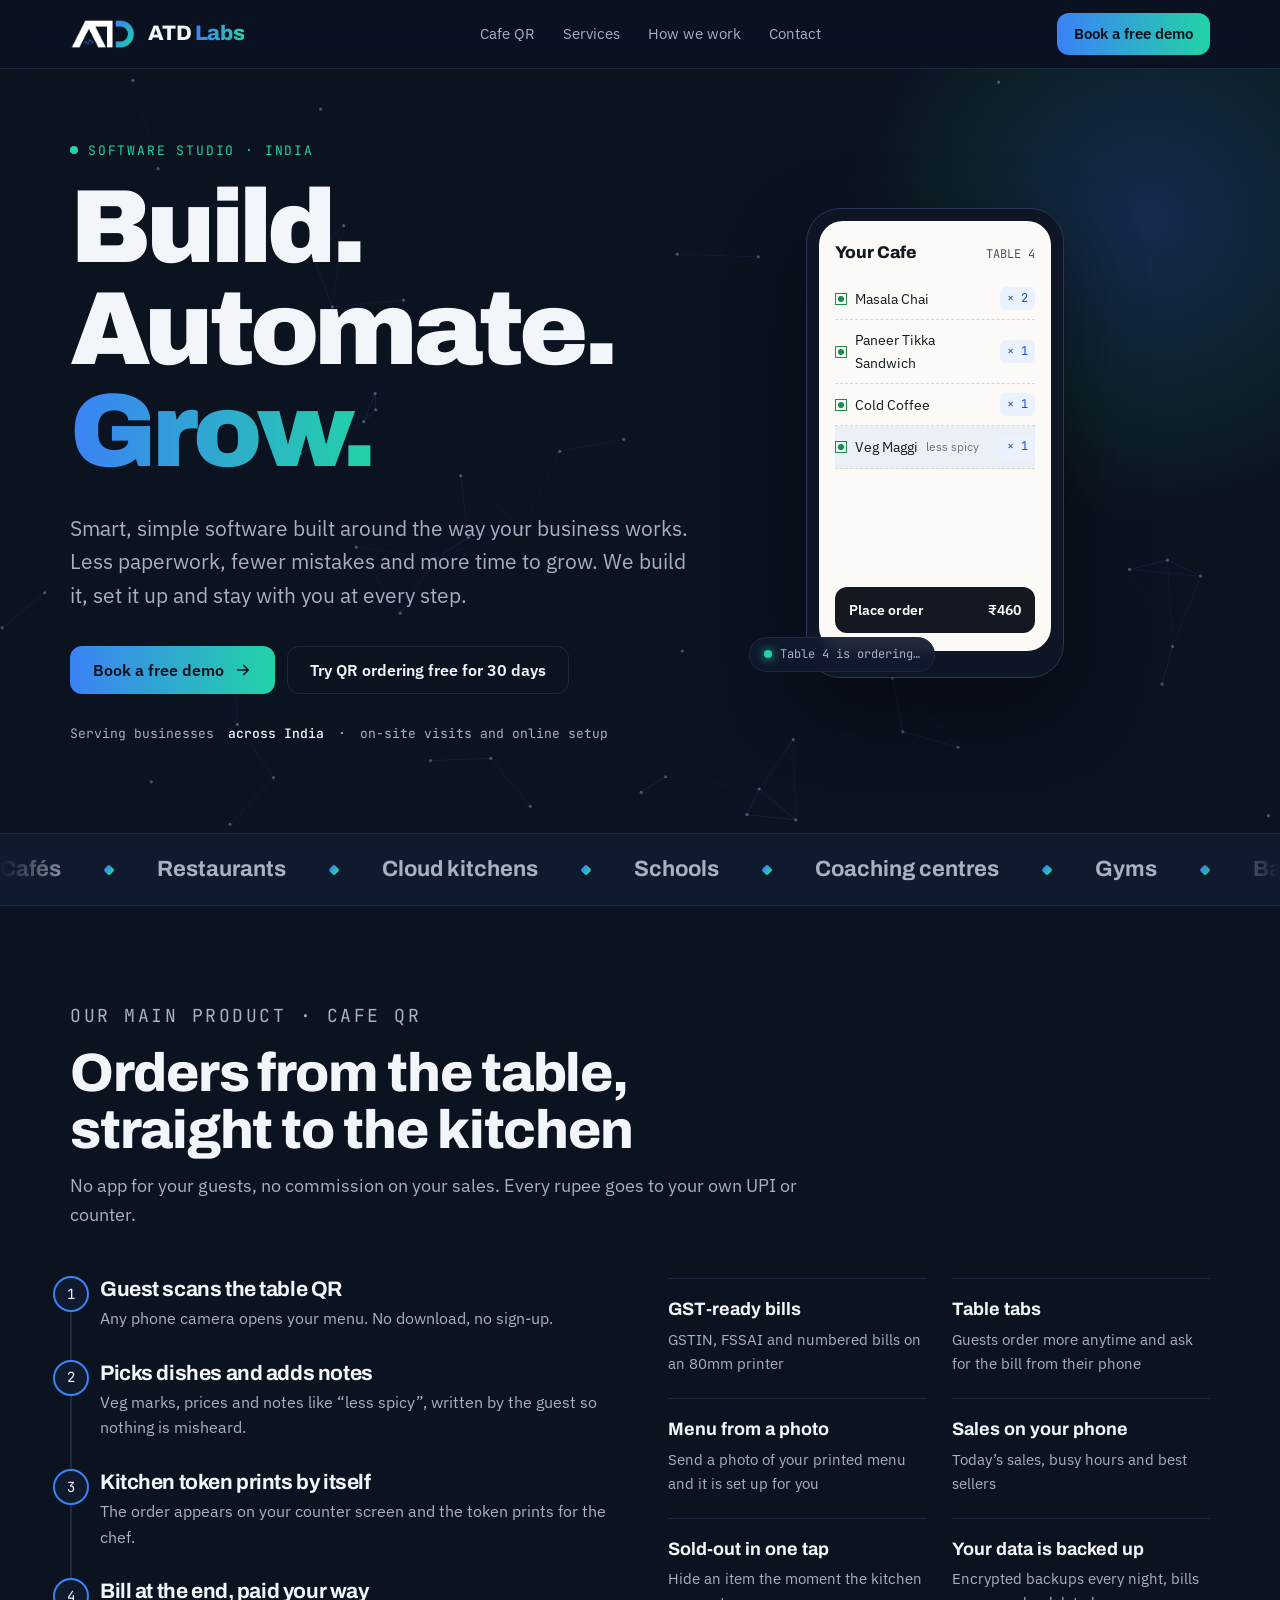
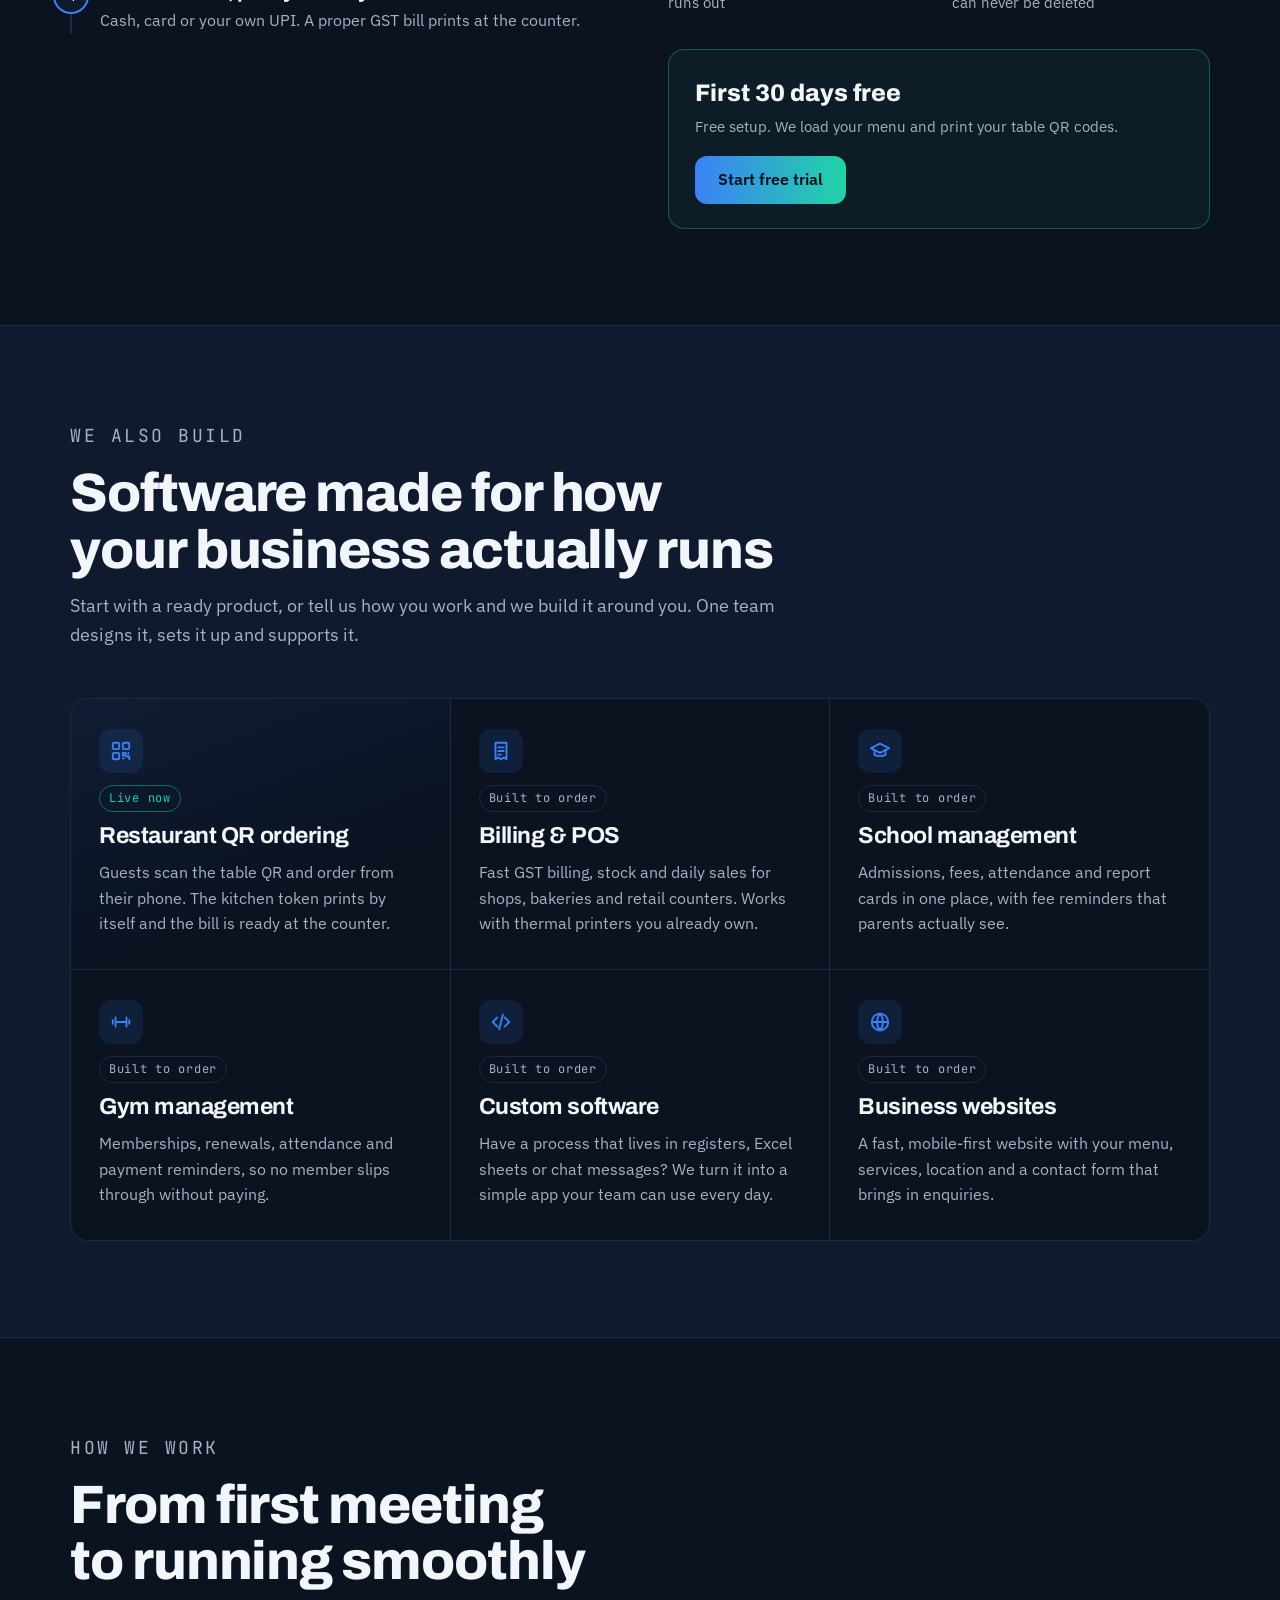
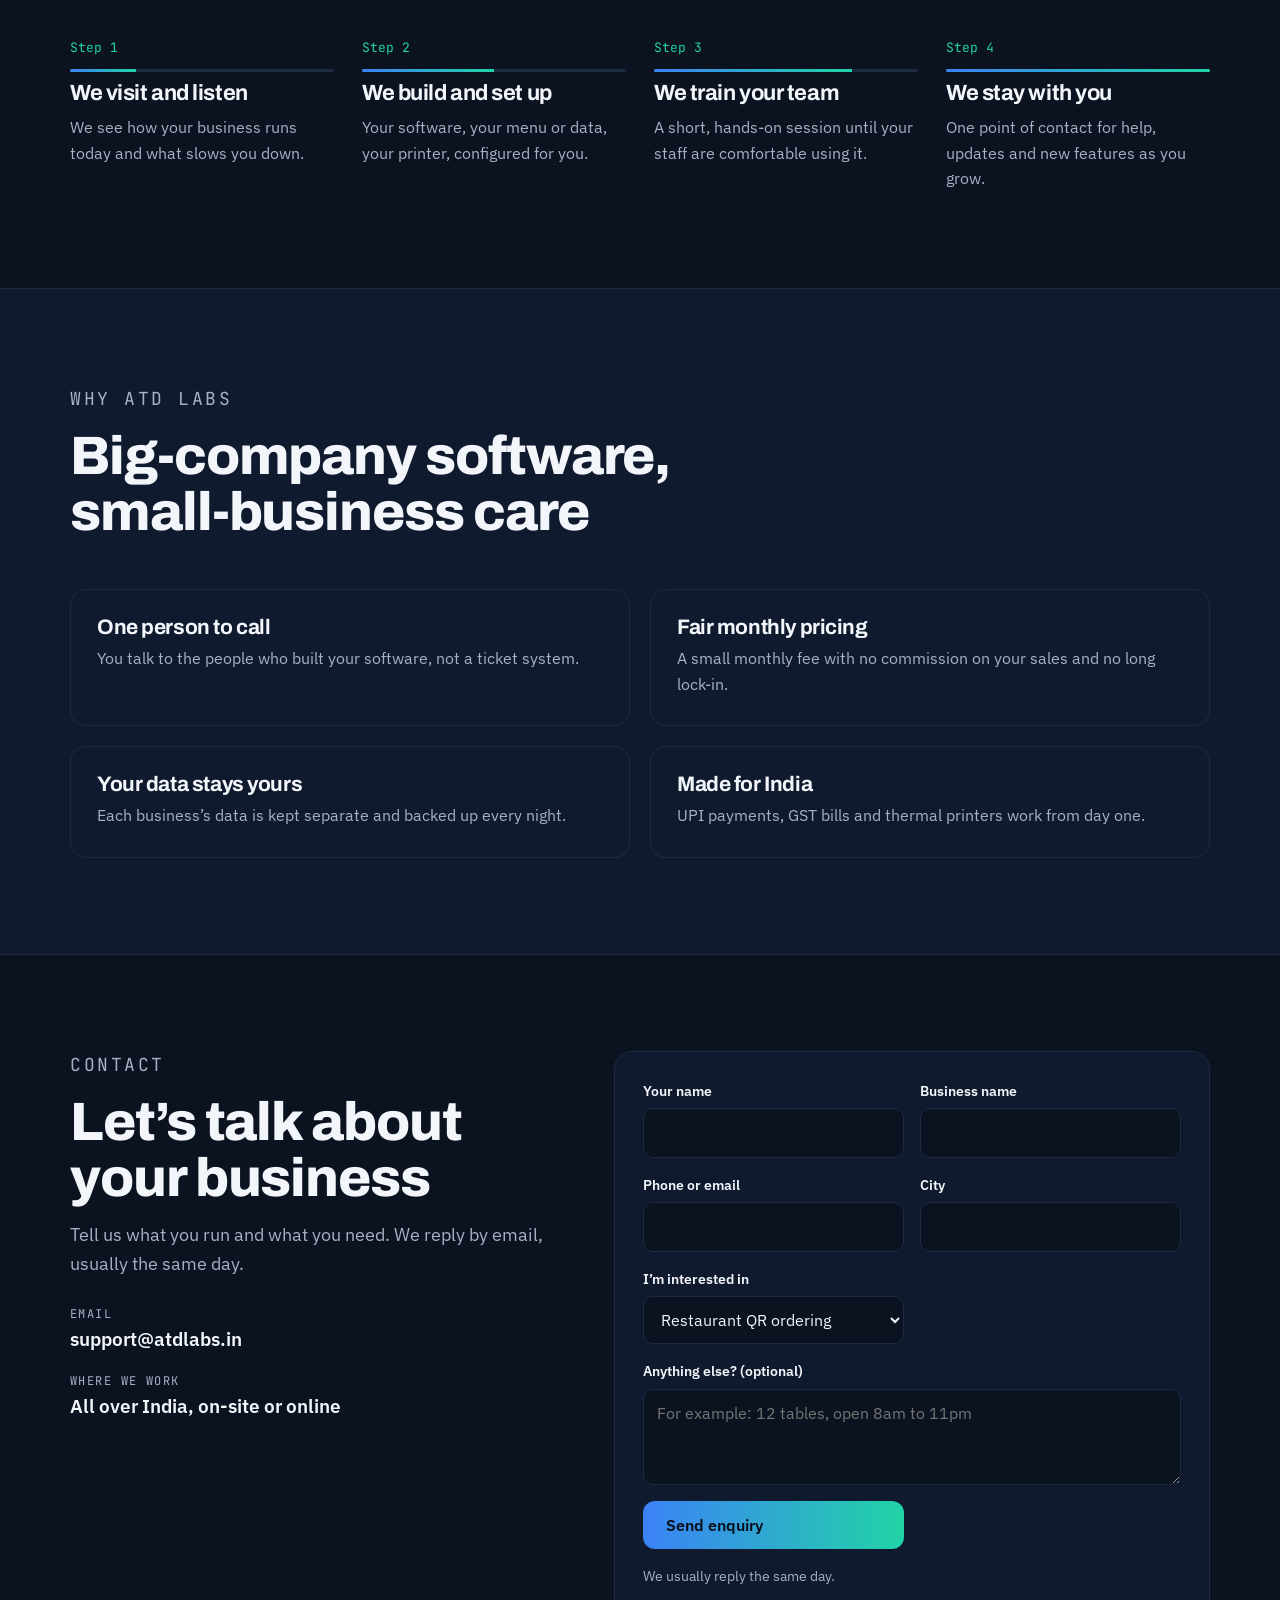
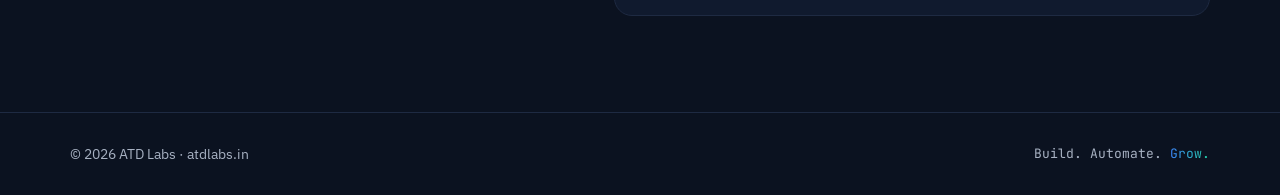
==== commit 2223f98a: "Send enquiries through Web3Forms, with email fallback until the key is set Co-Authored-By: Claude Op" ====
--- a/index.html
+++ b/index.html
@@ -168,6 +168,8 @@
 .form-note{grid-column:1/-1;font-size:14px;color:var(--muted)}
 .form-out{grid-column:1/-1;font-size:15px;color:var(--teal)}
 .form-out a{color:var(--teal);font-weight:600}
+.form-out.err{color:#FF9B8A}
+#send[disabled]{opacity:.6;cursor:wait;transform:none}
 @media (max-width:900px){.contact{grid-template-columns:minmax(0,1fr)}}
 @media (max-width:520px){form{grid-template-columns:minmax(0,1fr);padding:20px}}
 
@@ -467,8 +469,9 @@
           </select>
         </div>
         <div class="f full"><label for="msg">Anything else? (optional)</label><textarea id="msg" name="msg" placeholder="For example: 12 tables, open 8am to 11pm"></textarea></div>
-        <button class="btn btn-primary" type="submit">Send enquiry</button>
-        <p class="form-note">Opens your email app with the message ready to send to support@atdlabs.in.</p>
+        <input type="checkbox" name="botcheck" id="botcheck" tabindex="-1" autocomplete="off" style="display:none" aria-hidden="true">
+        <button class="btn btn-primary" type="submit" id="send">Send enquiry</button>
+        <p class="form-note">We usually reply the same day.</p>
         <p class="form-out" id="form-out" hidden></p>
       </form>
     </div>
@@ -596,31 +599,69 @@
 })();
 
 const EMAIL = "support@atdlabs.in";
+// Web3Forms access key (web3forms.com). Enquiries are emailed to the address the key was created with.
+const WEB3FORMS_KEY = "YOUR_ACCESS_KEY";
 
 const form = document.getElementById("enquiry");
 const out = document.getElementById("form-out");
-form.addEventListener("submit", (e) => {
+const send = document.getElementById("send");
+const say = (text, isErr) => { out.hidden = false; out.textContent = text; out.classList.toggle("err", !!isErr); };
+
+form.addEventListener("submit", async (e) => {
   e.preventDefault();
   const v = (id) => document.getElementById(id).value.trim();
   const missing = ["name", "biz", "reach"].find((id) => !v(id));
   if (missing) {
-    out.hidden = false;
-    out.textContent = "Please add your name, business name and a phone number or email so we can reply.";
+    say("Please add your name, business name and a phone number or email so we can reply.", true);
     document.getElementById(missing).focus();
     return;
   }
-  const body = [
+  if (document.getElementById("botcheck").checked) return; // spam bot
+
+  const details = [
     `Name: ${v("name")}`,
     `Business: ${v("biz")}`,
     `Phone / email: ${v("reach")}`,
-    v("city") ? `City: ${v("city")}` : "",
+    `City: ${v("city") || "-"}`,
     `Interested in: ${v("need")}`,
-    v("msg") ? `\n${v("msg")}` : ""
-  ].filter(Boolean).join("\n");
-  const url = `mailto:${EMAIL}?subject=${encodeURIComponent("Enquiry from " + v("biz"))}&body=${encodeURIComponent(body)}`;
-  out.hidden = false;
-  out.textContent = `Your email app should open now. If it doesn't, write to ${EMAIL} with these details.`;
-  location.href = url;
+    `Message: ${v("msg") || "-"}`
+  ].join("\n");
+
+  // Until the key is set, fall back to the visitor's email app.
+  if (!WEB3FORMS_KEY || WEB3FORMS_KEY === "YOUR_ACCESS_KEY") {
+    location.href = `mailto:${EMAIL}?subject=${encodeURIComponent("Enquiry from " + v("biz"))}&body=${encodeURIComponent(details)}`;
+    say(`Your email app should open now. If it doesn't, write to ${EMAIL}.`);
+    return;
+  }
+
+  send.disabled = true; send.textContent = "Sending…"; out.hidden = true;
+  try {
+    const payload = {
+      access_key: WEB3FORMS_KEY,
+      subject: `New enquiry: ${v("biz")} (${v("need")})`,
+      from_name: "ATD Labs website",
+      name: v("name"),
+      business: v("biz"),
+      contact: v("reach"),
+      city: v("city"),
+      interested_in: v("need"),
+      message: v("msg") || "-"
+    };
+    if (v("reach").includes("@")) payload.email = v("reach"); // lets you hit Reply
+    const res = await fetch("https://api.web3forms.com/submit", {
+      method: "POST",
+      headers: { "Content-Type": "application/json", Accept: "application/json" },
+      body: JSON.stringify(payload)
+    });
+    const data = await res.json().catch(() => ({}));
+    if (!res.ok || !data.success) throw new Error(data.message || "Send failed");
+    form.reset();
+    say(`Thank you, ${payload.name}! Your enquiry has reached us. We'll contact you soon.`);
+  } catch (err) {
+    say(`Sorry, your enquiry couldn't be sent. Please try again, or email us at ${EMAIL}.`, true);
+  } finally {
+    send.disabled = false; send.textContent = "Send enquiry";
+  }
 });
 </script>
 
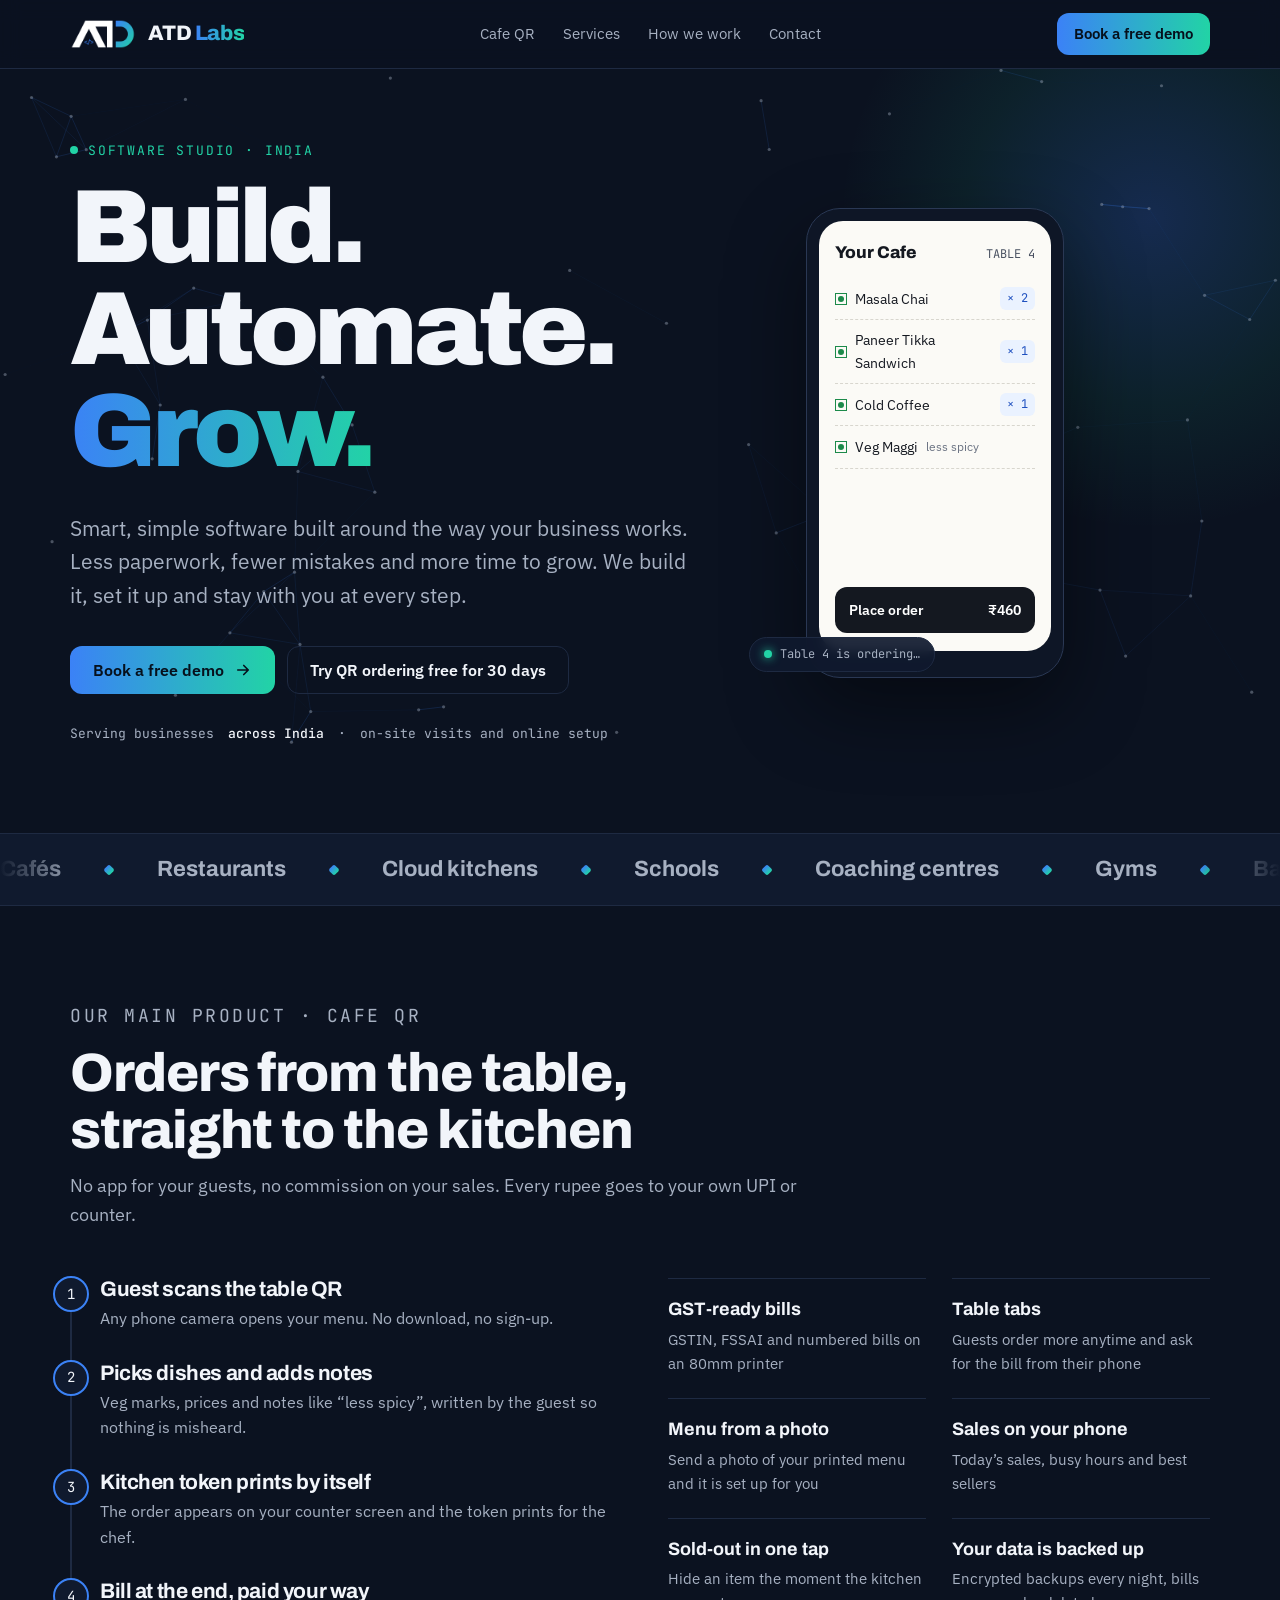
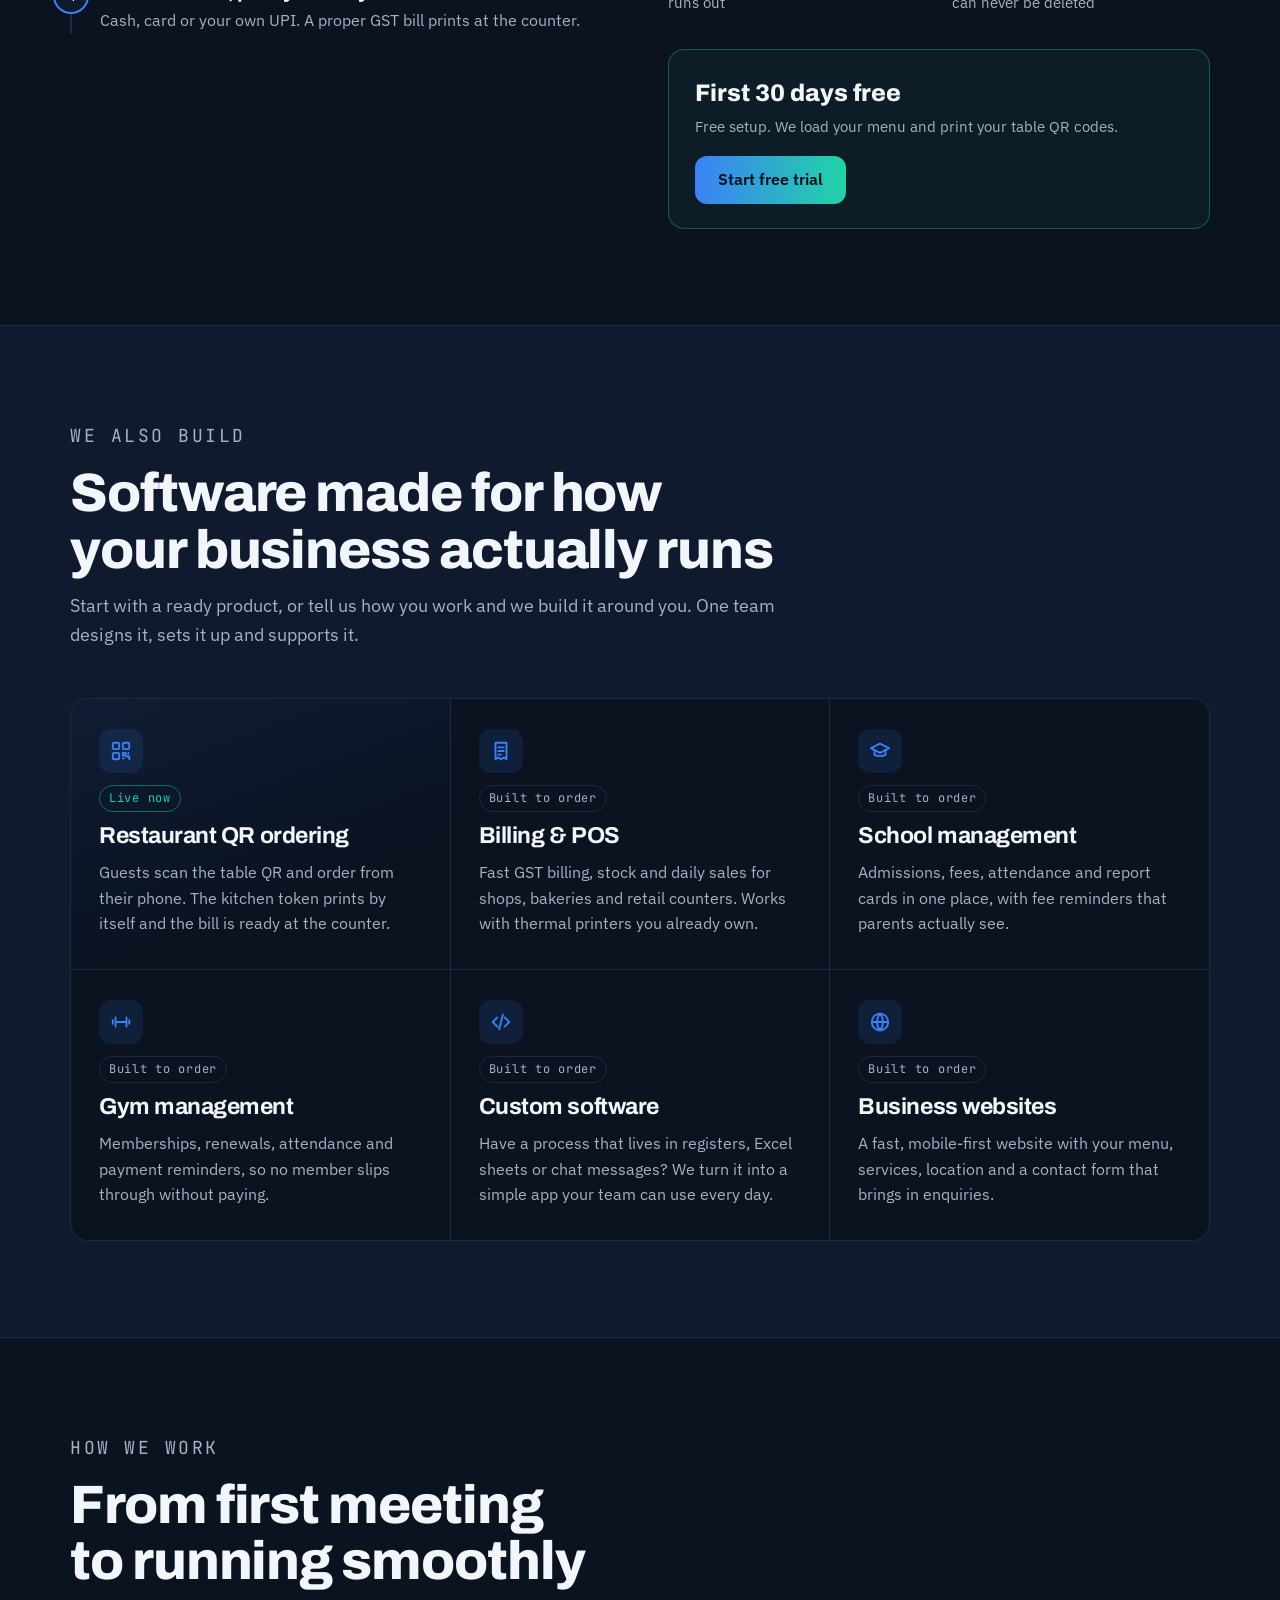
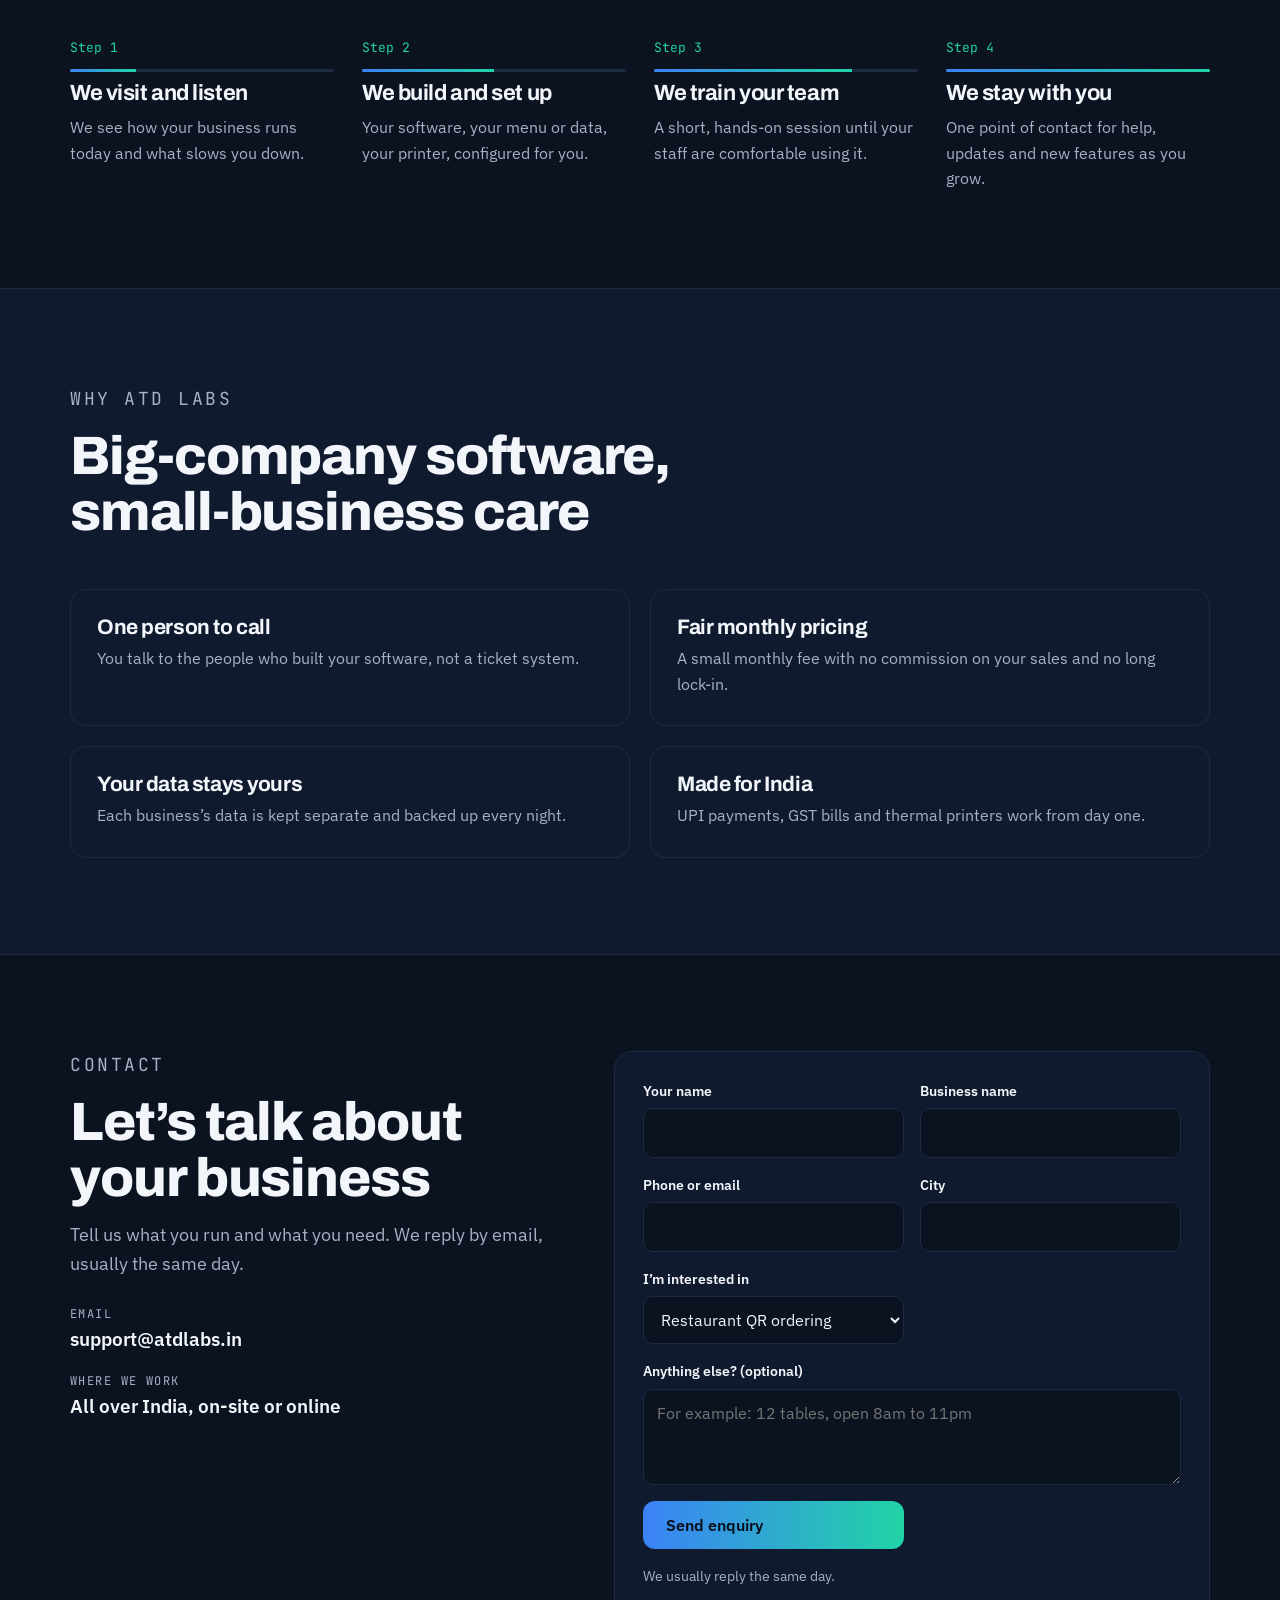
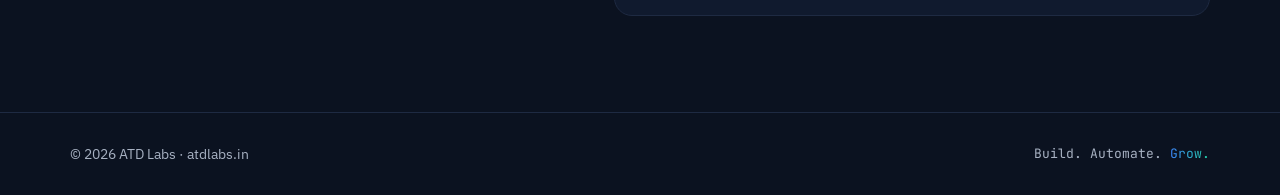
==== commit f4f600f8: "Add Web3Forms access key so enquiries reach support@atdlabs.in Co-Authored-By: Claude Opus 5.5 <nore" ====
--- a/index.html
+++ b/index.html
@@ -600,7 +600,7 @@
 
 const EMAIL = "support@atdlabs.in";
 // Web3Forms access key (web3forms.com). Enquiries are emailed to the address the key was created with.
-const WEB3FORMS_KEY = "YOUR_ACCESS_KEY";
+const WEB3FORMS_KEY = "ad209d22-d667-4ef1-9ea6-a6f87988675a";
 
 const form = document.getElementById("enquiry");
 const out = document.getElementById("form-out");
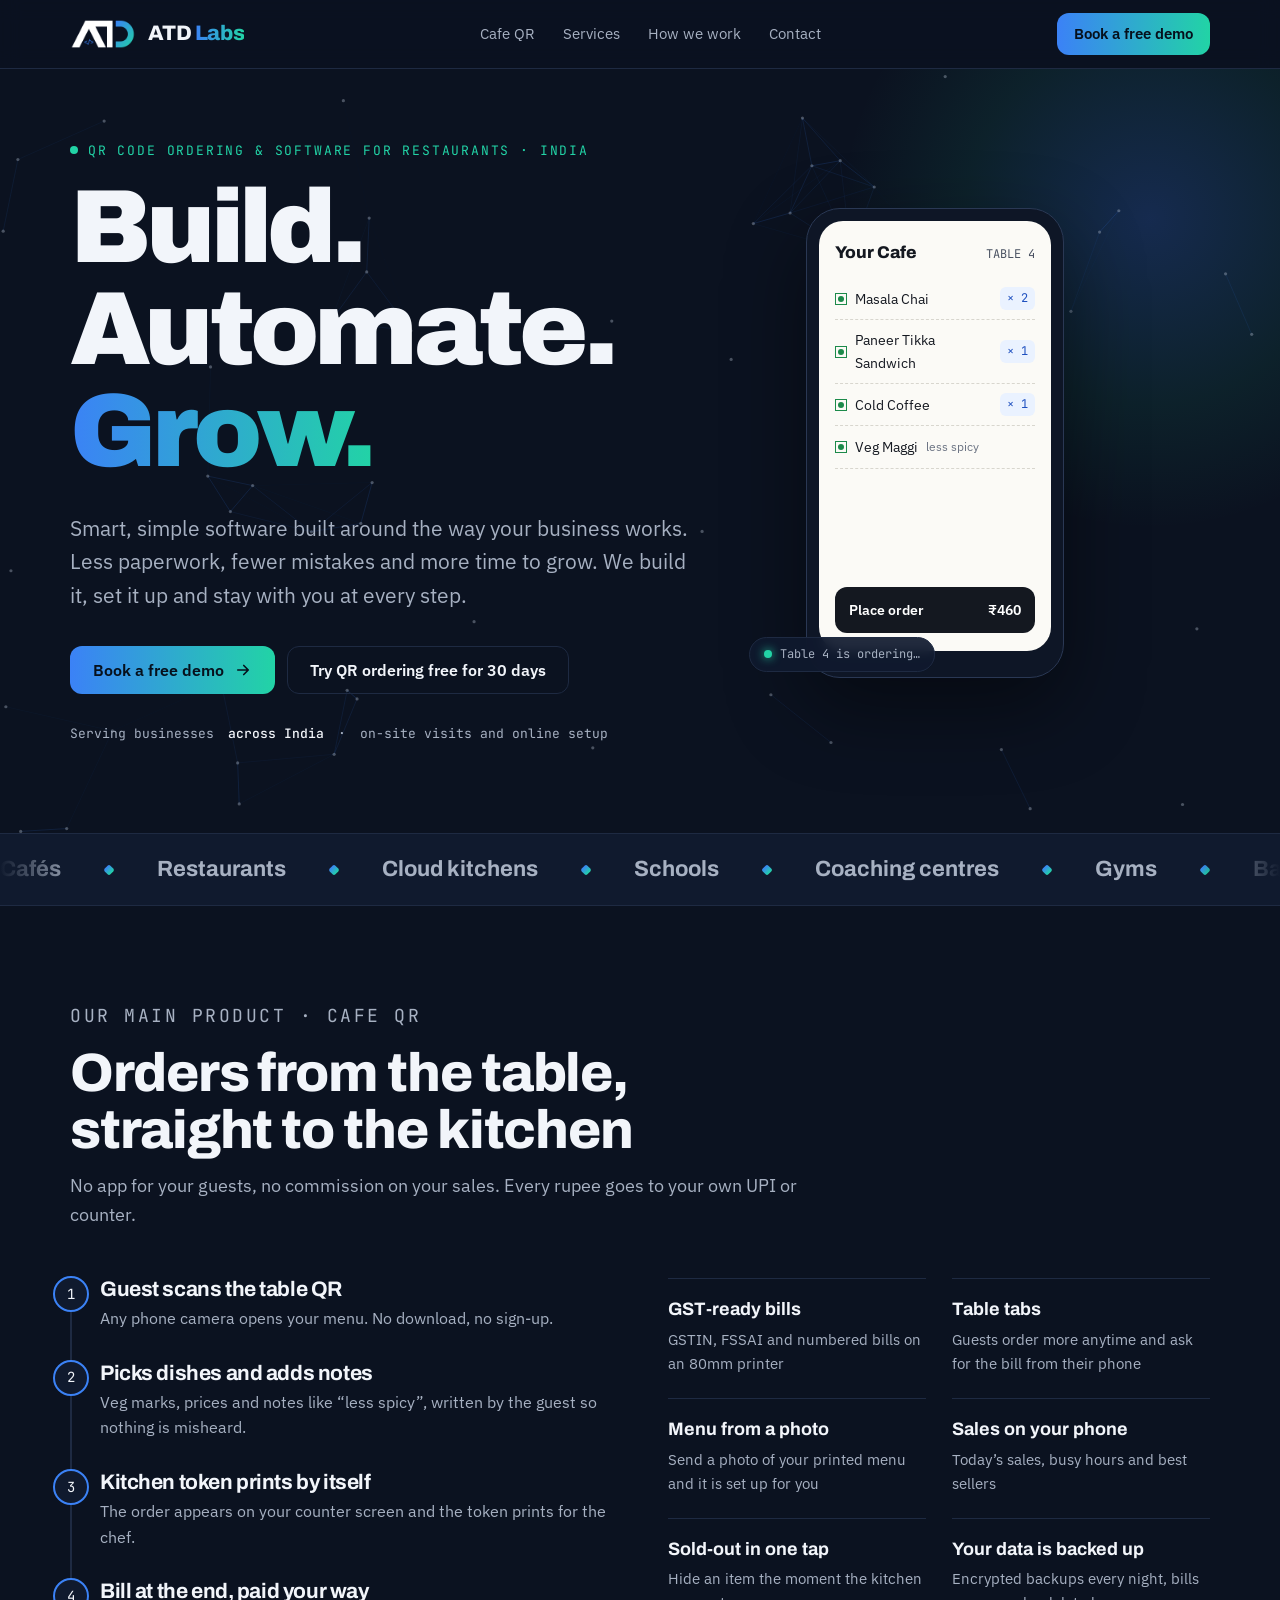
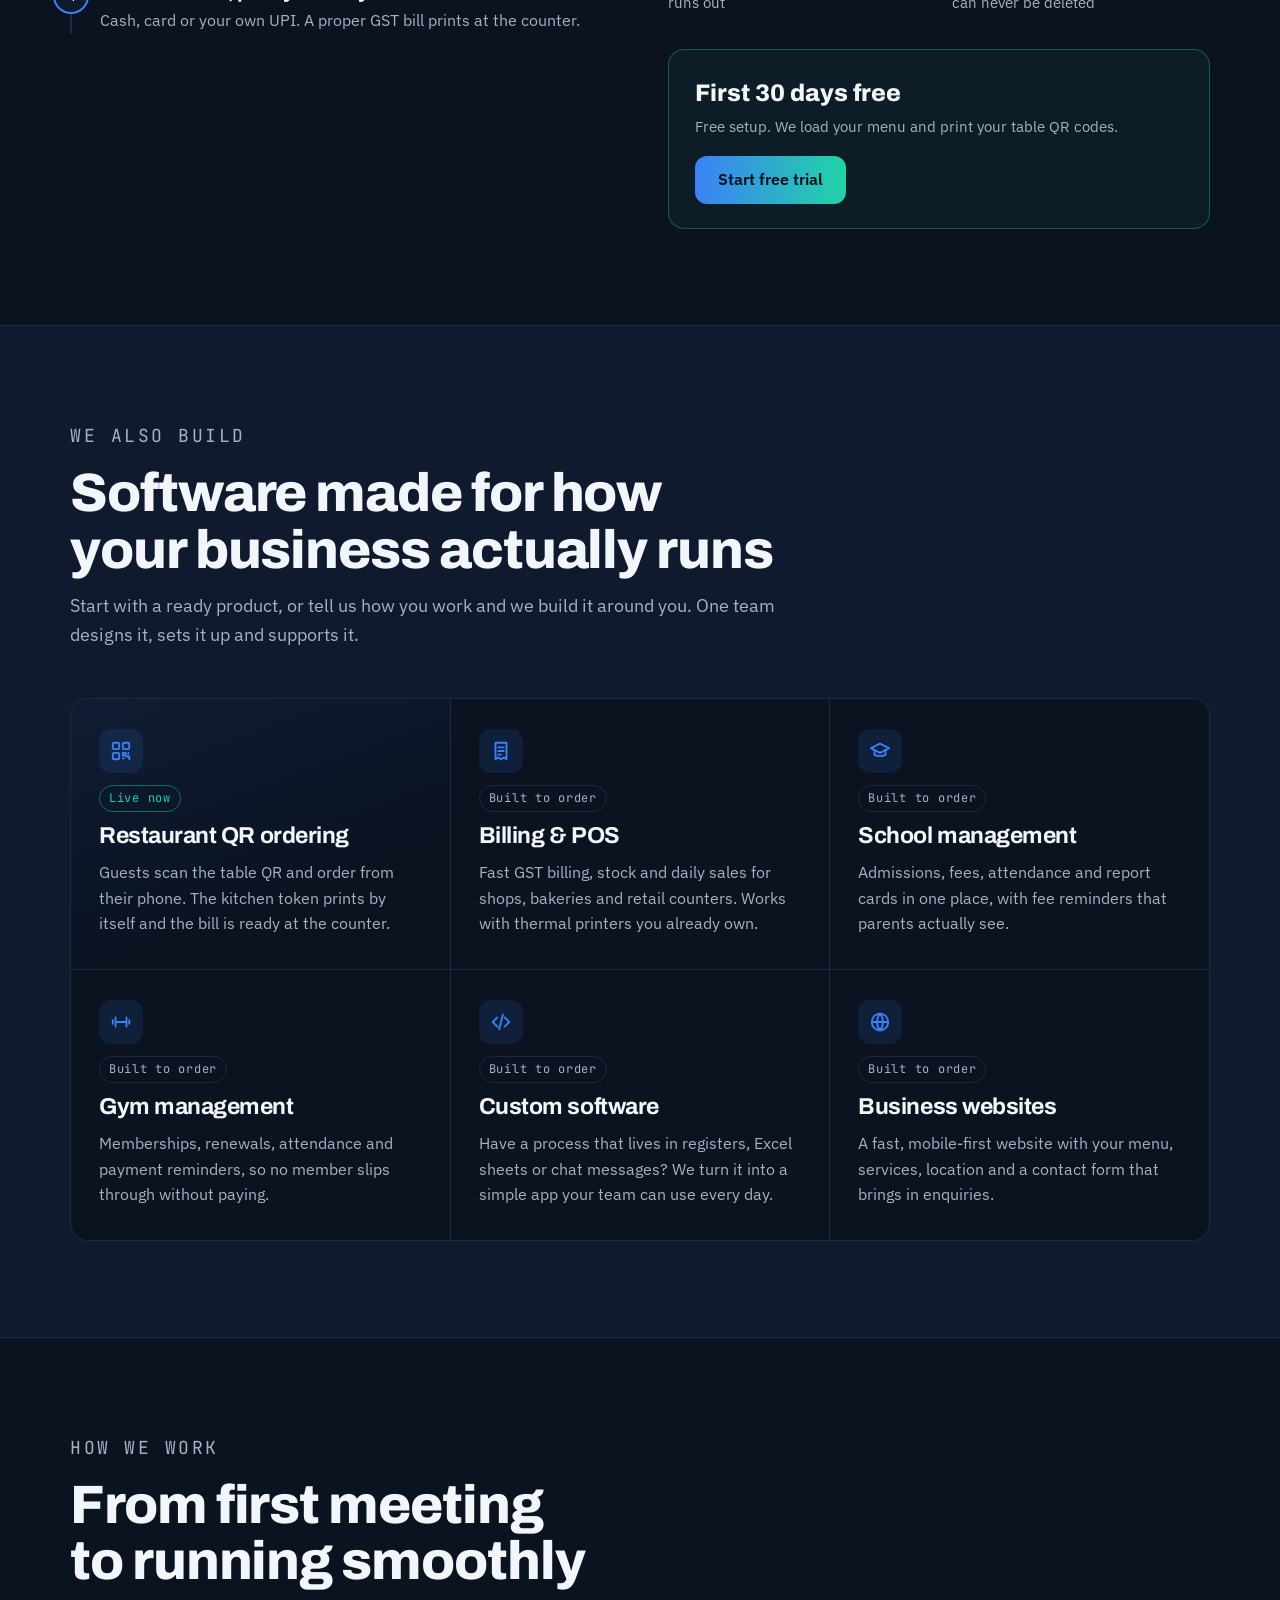
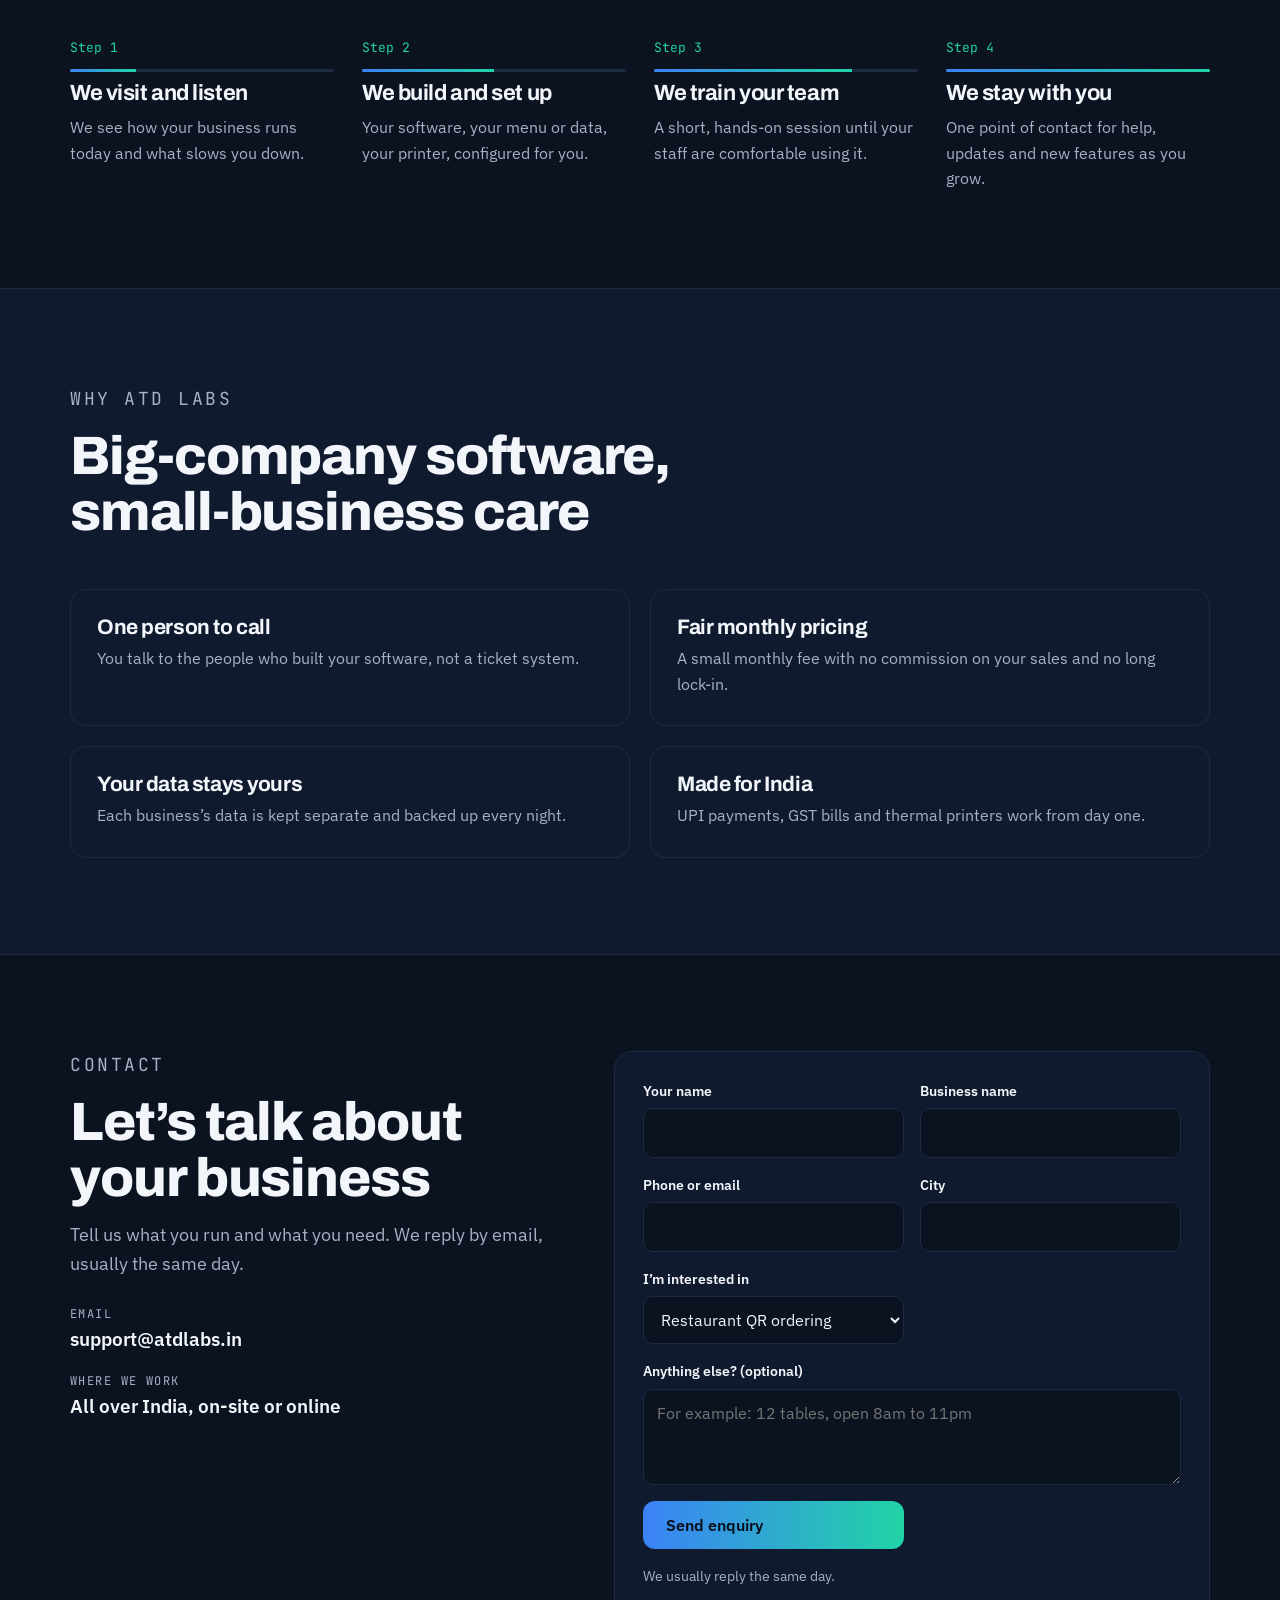
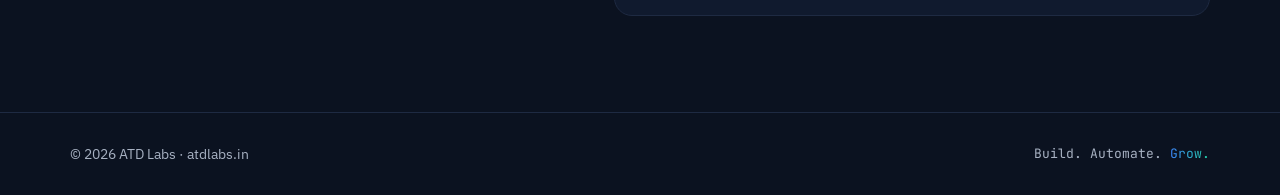
==== commit 9c69d2ee: "Add SEO: keyword title and description, share tags, structured data, robots.txt, sitemap Co-Authored" ====
--- a/index.html
+++ b/index.html
@@ -4,9 +4,27 @@
 <meta charset="utf-8">
 <meta name="viewport" content="width=device-width, initial-scale=1, viewport-fit=cover">
 <link rel="icon" href="[data-uri]">
-<title>ATD Labs</title>
+<title>QR Code Ordering for Restaurants &amp; Cafés in India | ATD Labs</title>
 <meta name="claude:viewport-fit-sides" content="cover">
-<meta name="description" content="ATD Labs builds software for restaurants, schools, gyms and shops across India. QR table ordering, billing, POS and custom software. Build. Automate. Grow.">
+<meta name="description" content="Guests scan the table QR and order from their phone, no app needed. Orders go straight to the kitchen. No commission. Try free for 30 days with ATD Labs.">
+<link rel="canonical" href="https://www.atdlabs.in/">
+<meta name="robots" content="index, follow">
+<meta property="og:type" content="website">
+<meta property="og:site_name" content="ATD Labs">
+<meta property="og:url" content="https://www.atdlabs.in/">
+<meta property="og:title" content="QR Code Ordering for Restaurants &amp; Cafés | ATD Labs">
+<meta property="og:description" content="Scan the table QR, order from the phone, straight to the kitchen. No app, no commission. 30-day free trial.">
+<meta property="og:image" content="https://www.atdlabs.in/og-image.png">
+<meta property="og:image:width" content="1200">
+<meta property="og:image:height" content="630">
+<meta property="og:locale" content="en_IN">
+<meta name="twitter:card" content="summary_large_image">
+<script type="application/ld+json">
+{"@context":"https://schema.org","@graph":[
+{"@type":"Organization","@id":"https://www.atdlabs.in/#org","name":"ATD Labs","url":"https://www.atdlabs.in/","logo":"https://www.atdlabs.in/og-image.png","email":"support@atdlabs.in","areaServed":"IN"},
+{"@type":"SoftwareApplication","name":"Cafe QR by ATD Labs","applicationCategory":"BusinessApplication","operatingSystem":"Web browser","description":"QR code table ordering for restaurants and cafés. Guests order from their phone without an app; orders go to a kitchen screen and print as tokens.","provider":{"@id":"https://www.atdlabs.in/#org"},"areaServed":"IN"}
+]}
+</script>
 <link rel="preconnect" href="https://fonts.googleapis.com">
 <link rel="preconnect" href="https://fonts.gstatic.com" crossorigin>
 <link rel="stylesheet" href="https://fonts.googleapis.com/css2?family=Archivo:wght@500;700;800;900&family=IBM+Plex+Sans:wght@400;500;600&family=JetBrains+Mono:wght@400;500&display=swap">
@@ -281,7 +299,7 @@
     <canvas id="field" aria-hidden="true"></canvas>
     <div class="wrap hero-grid">
       <div>
-        <p class="eyebrow"><span class="dot"></span>Software studio · India</p>
+        <p class="eyebrow"><span class="dot"></span>QR code ordering &amp; software for restaurants · India</p>
         <h1><span class="w"><span>Build.</span></span><span class="w"><span>Automate.</span></span><span class="w"><span class="shimmer">Grow.</span></span></h1>
         <p class="lede fade">Smart, simple software built around the way your business works. Less paperwork, fewer mistakes and more time to grow. We build it, set it up and stay with you at every step.</p>
         <div class="cta fade">
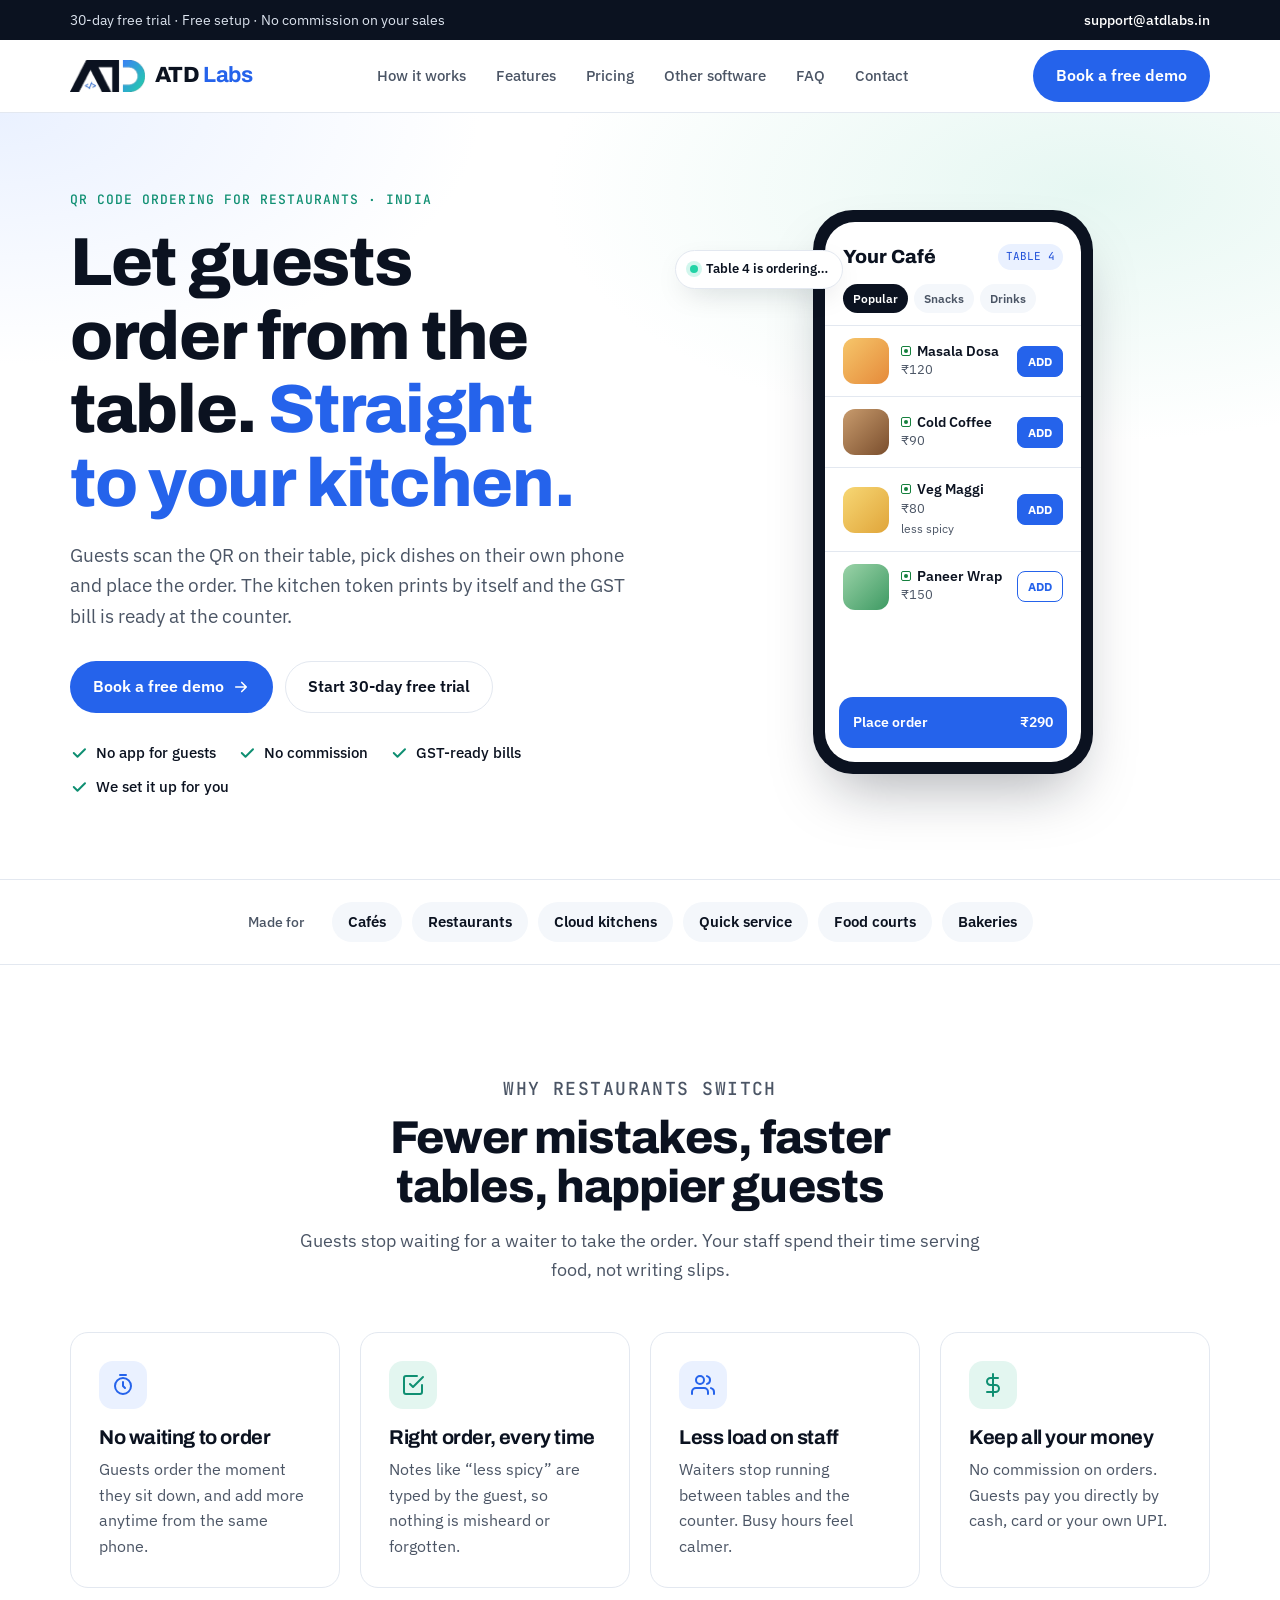
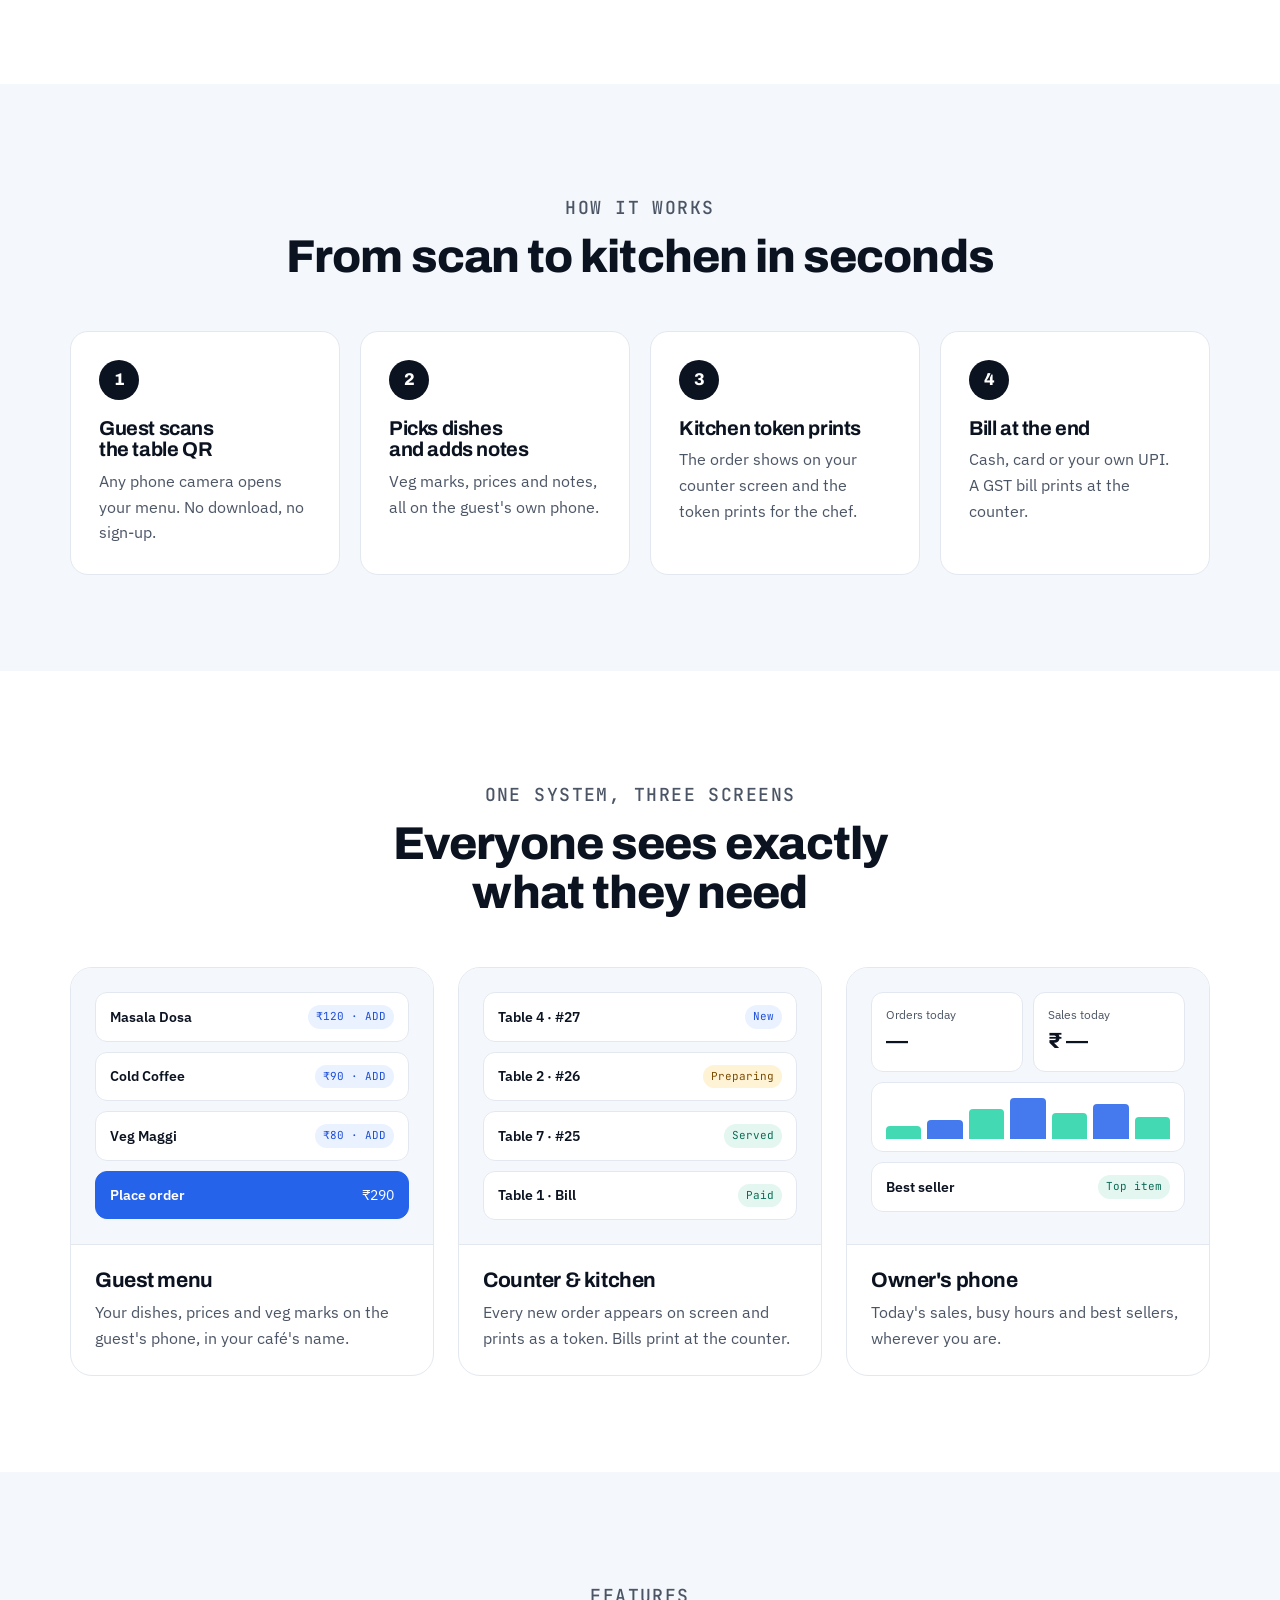
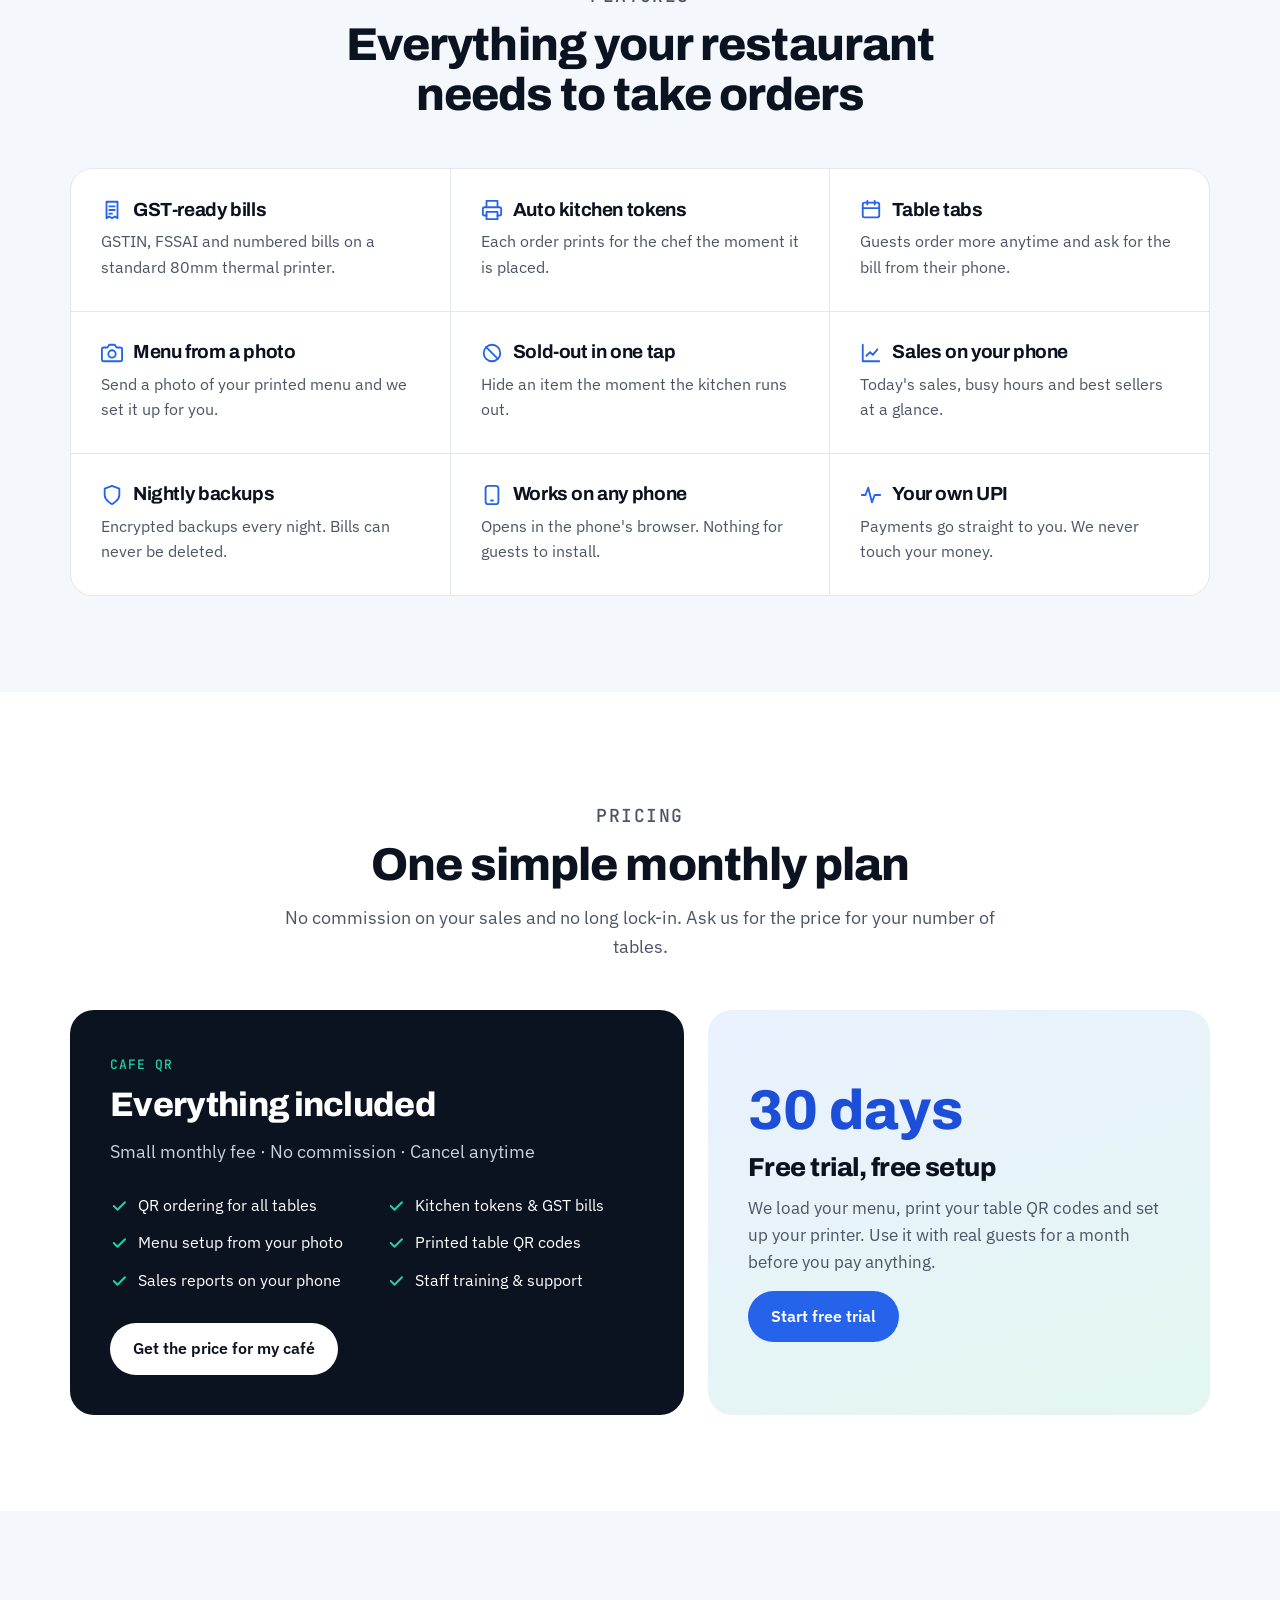
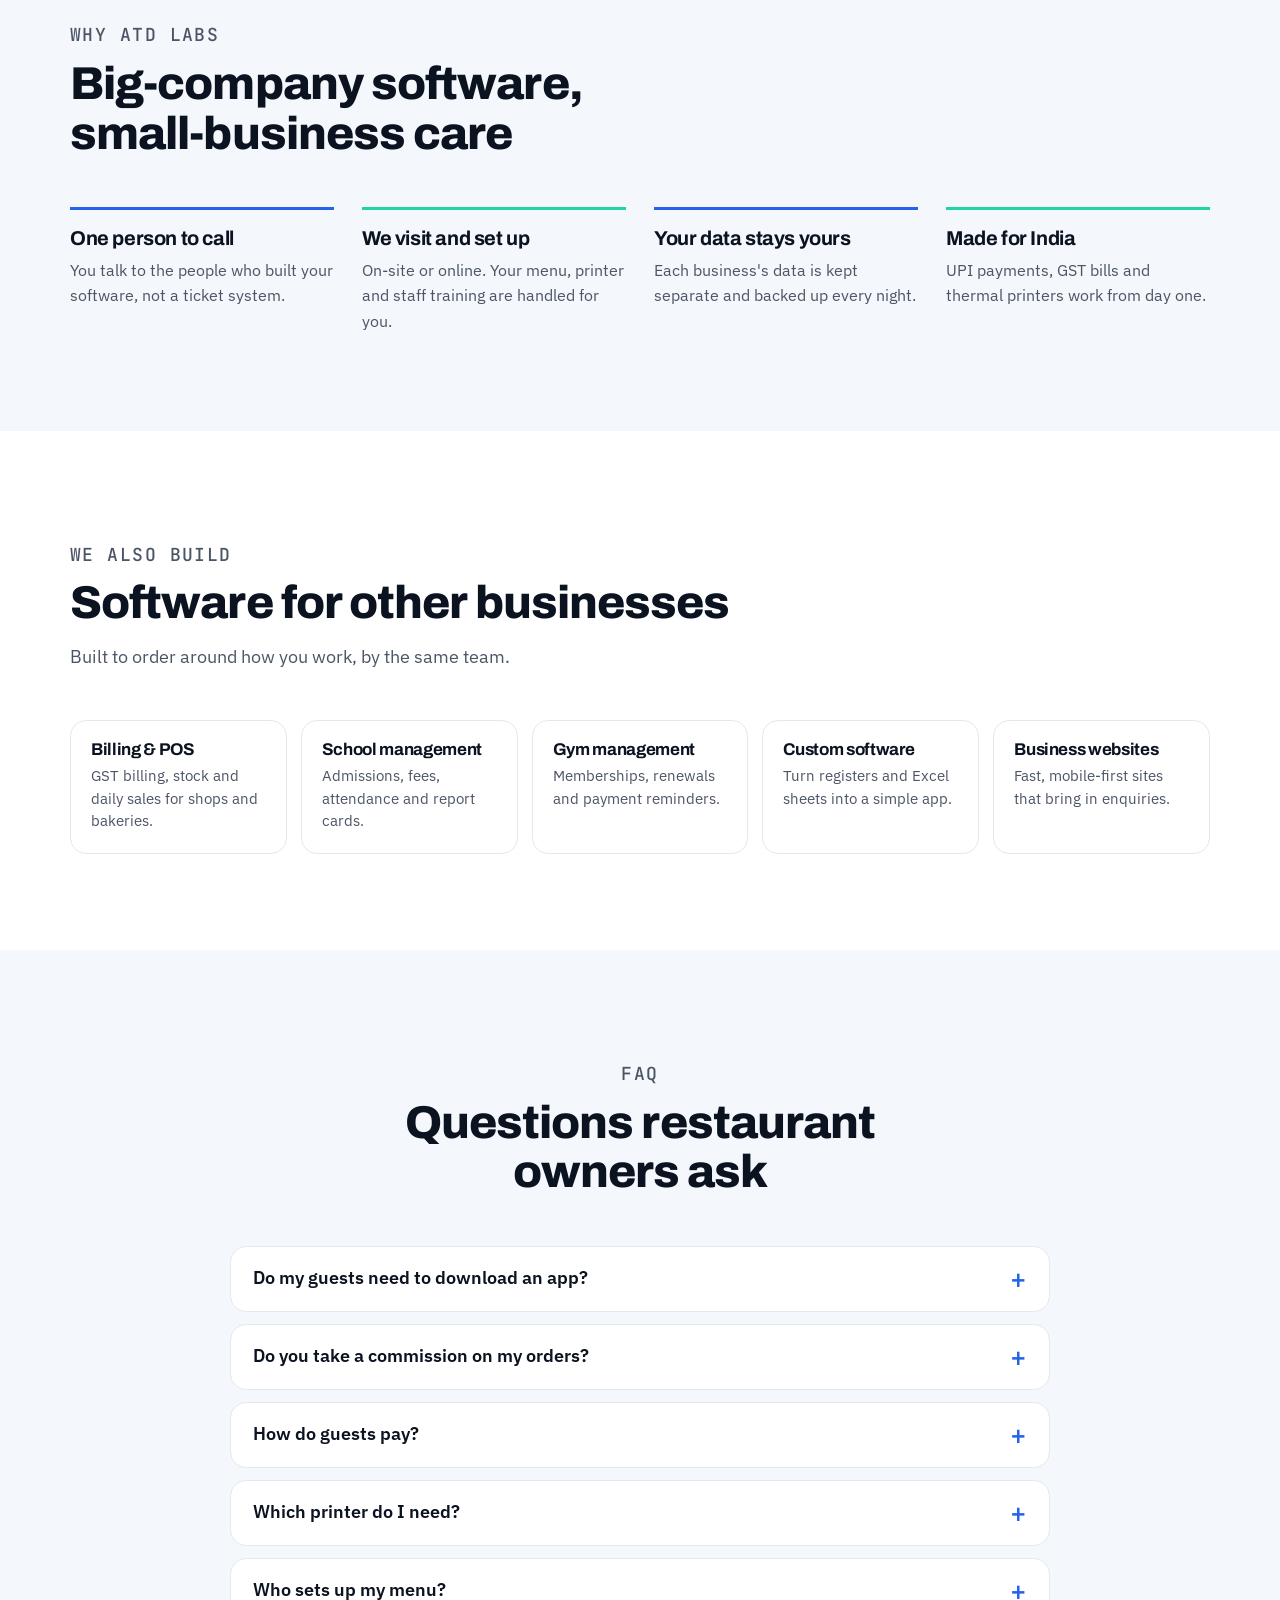
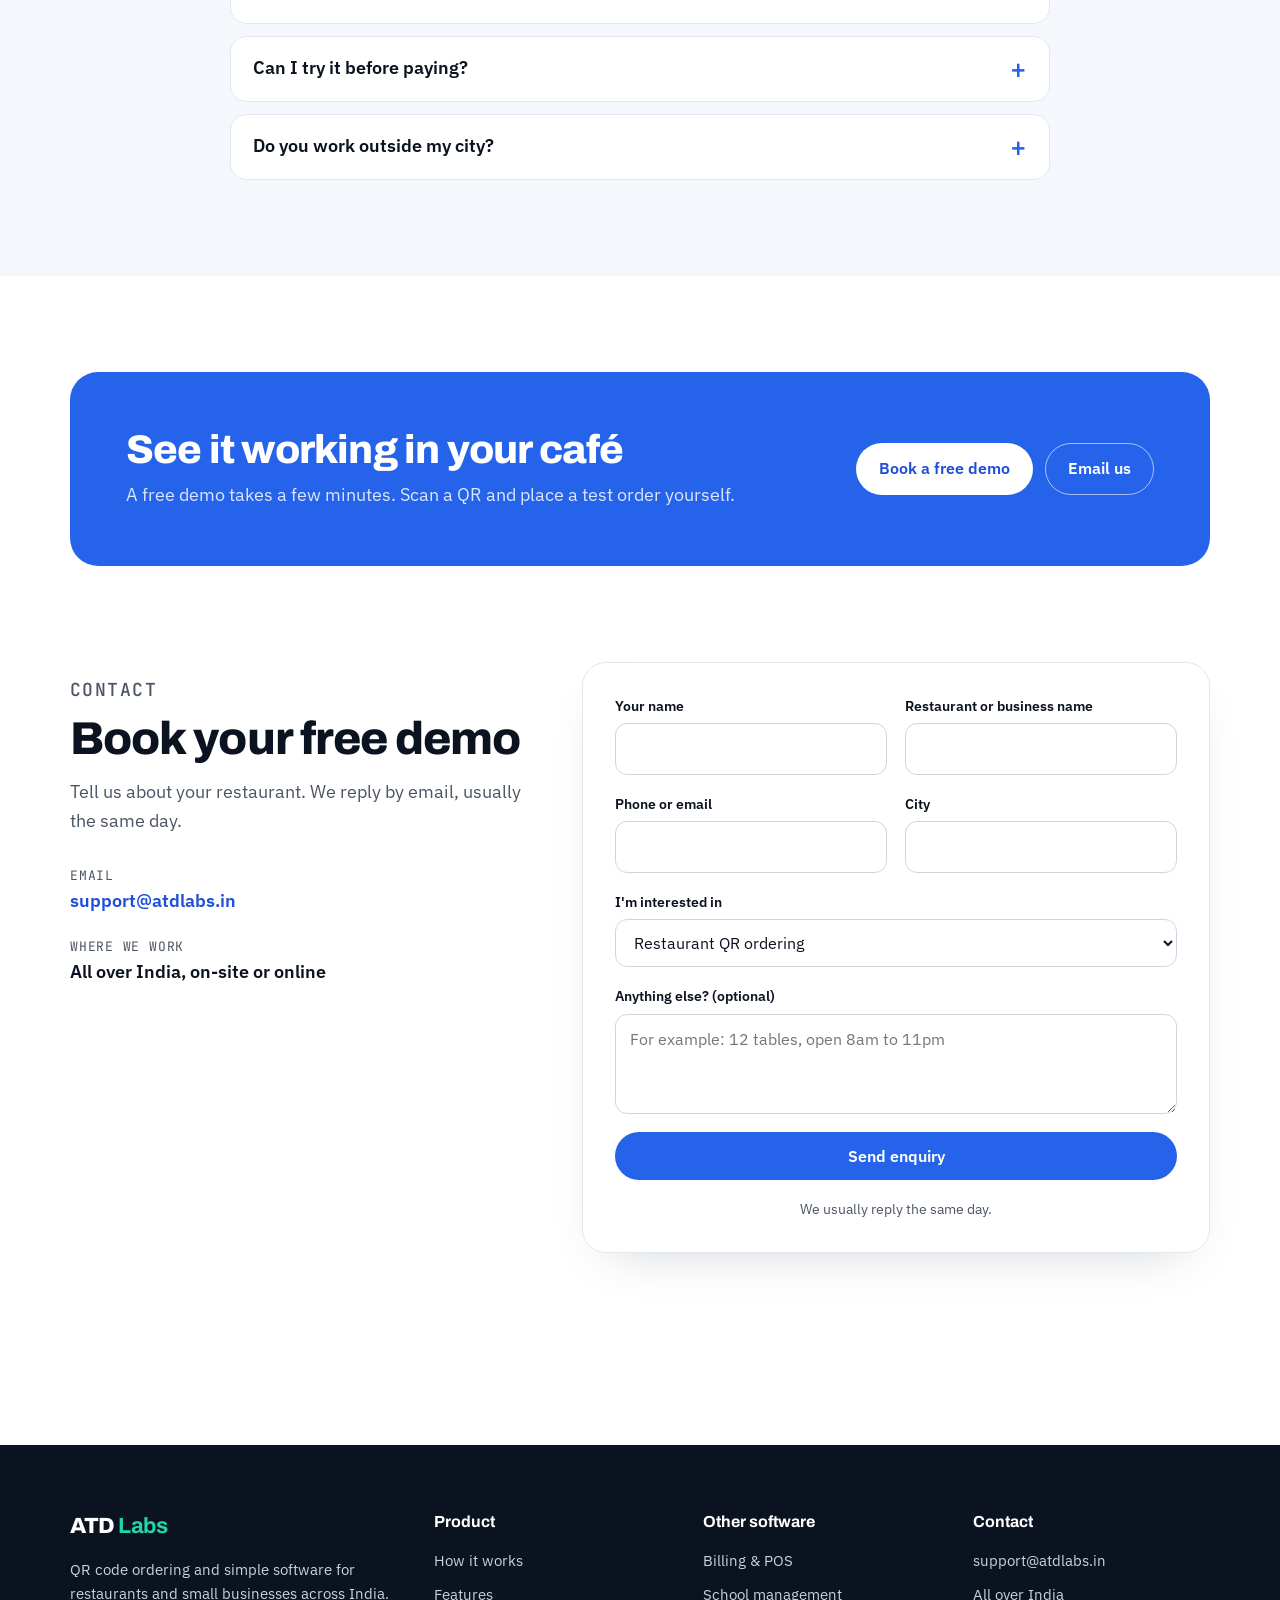
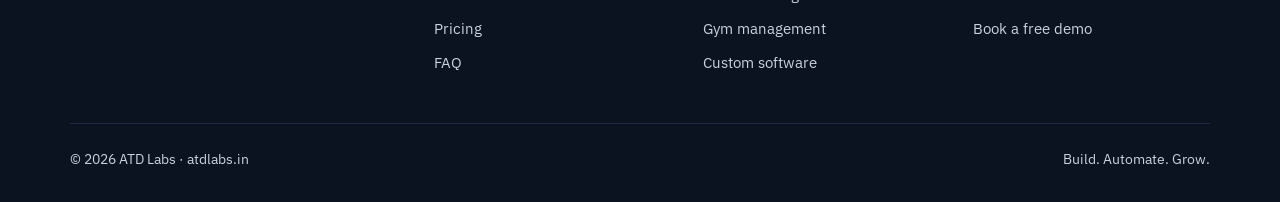
==== commit 68974728: "Redesign site as a light, product-led QR ordering page Hero with live order demo, benefits, how it w" ====
--- a/index.html
+++ b/index.html
@@ -3,12 +3,12 @@
 <head>
 <meta charset="utf-8">
 <meta name="viewport" content="width=device-width, initial-scale=1, viewport-fit=cover">
-<link rel="icon" href="[data-uri]">
 <title>QR Code Ordering for Restaurants &amp; Cafés in India | ATD Labs</title>
-<meta name="claude:viewport-fit-sides" content="cover">
 <meta name="description" content="Guests scan the table QR and order from their phone, no app needed. Orders go straight to the kitchen. No commission. Try free for 30 days with ATD Labs.">
 <link rel="canonical" href="https://www.atdlabs.in/">
 <meta name="robots" content="index, follow">
+<link rel="icon" type="image/png" href="/logo-mark.png">
+<meta name="theme-color" content="#FFFFFF">
 <meta property="og:type" content="website">
 <meta property="og:site_name" content="ATD Labs">
 <meta property="og:url" content="https://www.atdlabs.in/">
@@ -22,424 +22,494 @@
 <script type="application/ld+json">
 {"@context":"https://schema.org","@graph":[
 {"@type":"Organization","@id":"https://www.atdlabs.in/#org","name":"ATD Labs","url":"https://www.atdlabs.in/","logo":"https://www.atdlabs.in/og-image.png","email":"support@atdlabs.in","areaServed":"IN"},
-{"@type":"SoftwareApplication","name":"Cafe QR by ATD Labs","applicationCategory":"BusinessApplication","operatingSystem":"Web browser","description":"QR code table ordering for restaurants and cafés. Guests order from their phone without an app; orders go to a kitchen screen and print as tokens.","provider":{"@id":"https://www.atdlabs.in/#org"},"areaServed":"IN"}
+{"@type":"SoftwareApplication","name":"Cafe QR by ATD Labs","applicationCategory":"BusinessApplication","operatingSystem":"Web browser","description":"QR code table ordering for restaurants and cafés. Guests order from their phone without an app; orders go to a kitchen screen and print as tokens.","provider":{"@id":"https://www.atdlabs.in/#org"},"areaServed":"IN"},
+{"@type":"FAQPage","mainEntity":[
+{"@type":"Question","name":"Do my guests need to download an app?","acceptedAnswer":{"@type":"Answer","text":"No. Guests scan the table QR with their phone camera and the menu opens in the browser. No download and no sign-up."}},
+{"@type":"Question","name":"Do you take a commission on my orders?","acceptedAnswer":{"@type":"Answer","text":"No. You pay a small monthly fee. Every rupee from your sales goes to your own UPI, card machine or counter."}},
+{"@type":"Question","name":"How do guests pay?","acceptedAnswer":{"@type":"Answer","text":"The way they do today: cash, card or your own UPI at the end of the meal. A GST bill prints at the counter."}},
+{"@type":"Question","name":"Which printer do I need?","acceptedAnswer":{"@type":"Answer","text":"A standard 80mm thermal printer prints kitchen tokens and GST bills. If you already have one, we set it up for you."}},
+{"@type":"Question","name":"Who sets up my menu?","acceptedAnswer":{"@type":"Answer","text":"We do. Send a photo of your printed menu and we load the items and prices, and print QR codes for your tables."}},
+{"@type":"Question","name":"Can I try it before paying?","acceptedAnswer":{"@type":"Answer","text":"Yes. The first 30 days are free, including setup."}}
+]}
 ]}
 </script>
 <link rel="preconnect" href="https://fonts.googleapis.com">
 <link rel="preconnect" href="https://fonts.gstatic.com" crossorigin>
-<link rel="stylesheet" href="https://fonts.googleapis.com/css2?family=Archivo:wght@500;700;800;900&family=IBM+Plex+Sans:wght@400;500;600&family=JetBrains+Mono:wght@400;500&display=swap">
+<link rel="stylesheet" href="https://fonts.googleapis.com/css2?family=Archivo:wght@600;700;800&family=IBM+Plex+Sans:wght@400;500;600&family=JetBrains+Mono:wght@500&display=swap">
 <style>
-/* Layout: one dark brand canvas; split hero (thesis left, live order + kitchen slip right), then quiet bands. Bold moment = the gradient "Grow." and the printed slip. */
 :root{
-  --bg:#0B1220;          /* brand navy, same as the logo */
-  --bg-2:#101A2E;        /* raised band */
-  --line:#1E2A42;        /* hairlines */
-  --fg:#F2F5FA;          /* primary text */
-  --muted:#A7B1C2;       /* secondary text, 7:1 on bg */
-  --blue:#3B82F6;
-  --teal:#22D3A6;
-  --paper:#FBFAF6;       /* thermal slip */
-  --ink:#141820;
-  --display:"Archivo","Arial Narrow",system-ui,sans-serif;
+  --bg:#FFFFFF;
+  --soft:#F4F7FB;        /* alternate bands */
+  --line:#E3E8F0;
+  --ink:#0B1220;         /* brand navy, from the logo */
+  --muted:#4B5565;       /* 7.5:1 on white */
+  --blue:#2563EB;        /* primary action, 5.2:1 with white text */
+  --blue-d:#1D4ED8;
+  --teal:#0F8F72;        /* teal text, 4.6:1 on white */
+  --teal-l:#22D3A6;      /* brand teal, decoration only */
+  --tint:#EAF1FF;
+  --paper:#FFFDF7;
+  --display:"Archivo",system-ui,sans-serif;
   --body:"IBM Plex Sans",system-ui,-apple-system,"Segoe UI",sans-serif;
-  --mono:"JetBrains Mono",ui-monospace,"SFMono-Regular",Menlo,monospace;
-  --grad:linear-gradient(90deg,var(--blue),var(--teal));
+  --mono:"JetBrains Mono",ui-monospace,Menlo,monospace;
   --wrap:1180px;
-  color-scheme:dark;
+  --r:18px;
+  color-scheme:light;
 }
 *{box-sizing:border-box}
-html{scroll-behavior:smooth}
+html{scroll-behavior:smooth;scroll-padding-top:84px}
 @media (prefers-reduced-motion:reduce){html{scroll-behavior:auto}*{animation:none!important;transition:none!important}}
-body{margin:0;background:var(--bg);color:var(--fg);font-family:var(--body);font-size:17px;line-height:1.6;-webkit-font-smoothing:antialiased}
+body{margin:0;background:var(--bg);color:var(--ink);font-family:var(--body);font-size:17px;line-height:1.6;-webkit-font-smoothing:antialiased}
 a{color:inherit}
-:focus-visible{outline:2px solid var(--teal);outline-offset:3px;border-radius:6px}
+img{max-width:100%;display:block}
+:focus-visible{outline:3px solid var(--blue);outline-offset:3px;border-radius:8px}
 .wrap{max-width:var(--wrap);margin:0 auto;padding-left:max(20px,env(safe-area-inset-left,0px));padding-right:max(20px,env(safe-area-inset-right,0px))}
-h1,h2,h3{font-family:var(--display);line-height:1.05;margin:0;text-wrap:balance;letter-spacing:-.02em}
+h1,h2,h3{font-family:var(--display);line-height:1.08;margin:0;letter-spacing:-.02em;text-wrap:balance}
 p{margin:0}
-.eyebrow{font-family:var(--mono);font-size:13px;letter-spacing:.14em;text-transform:uppercase;color:var(--teal)}
-.grad{background:var(--grad);-webkit-background-clip:text;background-clip:text;color:transparent}
-.btn{display:inline-flex;align-items:center;gap:10px;min-height:48px;padding:0 22px;border-radius:12px;font-weight:600;font-size:16px;text-decoration:none;border:1.5px solid transparent;transition:transform .15s ease,background .15s ease,border-color .15s ease;cursor:pointer;font-family:var(--body)}
-.btn:hover{transform:translateY(-1px)}
-.btn-primary{background:var(--grad);color:#06101C}
-.btn-ghost{border-color:var(--line);color:var(--fg);background:transparent}
-.btn-ghost:hover{border-color:var(--blue)}
-
-/* header */
-header{position:sticky;top:env(safe-area-inset-top,0px);z-index:10;background:rgba(11,18,32,.88);backdrop-filter:blur(10px);border-bottom:1px solid var(--line)}
-.nav{display:flex;align-items:center;justify-content:space-between;gap:16px;min-height:68px}
-.brand{display:flex;align-items:center;gap:12px;text-decoration:none}
-.brand img{height:30px;width:auto;display:block}
-.brand span{font-family:var(--display);font-weight:800;font-size:21px;letter-spacing:-.02em}
-.brand b{font-weight:800}
-.links{display:flex;gap:28px;align-items:center;font-size:15px}
-.links a{text-decoration:none;color:var(--muted)}
-.links a:hover{color:var(--fg)}
-.nav .btn{min-height:42px;padding:0 16px;font-size:15px}
-@media (max-width:860px){.links{display:none}}
-
-/* hero */
-.hero{padding-block:72px 88px;position:relative;overflow:hidden}
-.hero::before{content:"";position:absolute;right:-180px;top:-160px;width:620px;height:620px;border-radius:50%;background:radial-gradient(closest-side,rgba(59,130,246,.22),rgba(34,211,166,.08) 60%,transparent);pointer-events:none}
-.hero-grid{display:grid;grid-template-columns:minmax(0,1.15fr) minmax(0,.85fr);gap:56px;align-items:center;position:relative}
-.hero h1{font-size:clamp(52px,8.4vw,104px);font-weight:900;letter-spacing:-.045em;line-height:.92;margin-top:18px}
-.hero h1 span{display:block}
-.lede{font-size:clamp(18px,2vw,21px);color:var(--muted);max-width:34em;margin-top:26px}
-.cta{display:flex;flex-wrap:wrap;gap:12px;margin-top:34px}
-.cities{margin-top:30px;font-family:var(--mono);font-size:13px;color:var(--muted);display:flex;flex-wrap:wrap;gap:6px 14px}
-.cities b{color:var(--fg);font-weight:500}
-@media (max-width:900px){.hero-grid{grid-template-columns:minmax(0,1fr)}.hero{padding-block:48px 64px}}
-
-/* hero visual: phone order + kitchen slip */
-.scene{position:relative;min-height:470px;display:flex;justify-content:center}
-.phone{width:258px;border-radius:34px;background:#0E1626;border:1px solid #2A3854;padding:12px;box-shadow:0 30px 80px rgba(0,0,0,.45);position:relative;z-index:1;margin-right:90px}
-.screen{background:var(--paper);color:var(--ink);border-radius:24px;padding:18px 16px;display:flex;flex-direction:column;gap:12px;min-height:430px}
-.screen .top{display:flex;justify-content:space-between;align-items:baseline}
-.screen .cafe{font-family:var(--display);font-weight:800;font-size:17px}
-.screen .tbl{font-family:var(--mono);font-size:12px;color:#4A5262}
-.item{display:flex;justify-content:space-between;align-items:center;gap:8px;padding:9px 0;border-bottom:1px dashed #D8D6CE;font-size:14px}
-.item .nm{display:flex;align-items:center;gap:8px;min-width:0}
-.veg{width:12px;height:12px;border:1.5px solid #1C8A4A;display:inline-flex;align-items:center;justify-content:center;flex:none}
-.veg::after{content:"";width:6px;height:6px;border-radius:50%;background:#1C8A4A}
-.qty{font-family:var(--mono);font-size:12px;background:#EAF2FF;color:#1D4FBF;border-radius:6px;padding:2px 7px;white-space:nowrap}
-.place{margin-top:auto;background:var(--ink);color:#fff;border-radius:12px;padding:12px 14px;display:flex;justify-content:space-between;font-weight:600;font-size:14px}
-.slip{position:absolute;right:0;top:120px;width:200px;background:var(--paper);color:var(--ink);font-family:var(--mono);font-size:12px;line-height:1.55;padding:16px 14px 22px;box-shadow:0 22px 60px rgba(0,0,0,.5);transform:rotate(4deg);z-index:2;animation:print 1.1s cubic-bezier(.2,.8,.2,1) .3s both;
-  -webkit-mask:linear-gradient(#000 0 0) top/100% calc(100% - 8px) no-repeat,radial-gradient(circle 5px at 50% 100%,transparent 98%,#000) bottom/12px 8px repeat-x;
-  mask:linear-gradient(#000 0 0) top/100% calc(100% - 8px) no-repeat,radial-gradient(circle 5px at 50% 100%,transparent 98%,#000) bottom/12px 8px repeat-x}
-@keyframes print{from{transform:rotate(4deg) translateY(-14px);opacity:.4}to{transform:rotate(4deg) translateY(0);opacity:1}}
+.eyebrow{display:inline-block;font-family:var(--mono);font-size:13px;font-weight:500;letter-spacing:.08em;text-transform:uppercase;color:var(--teal)}
+
+/* Buttons */
+.btn{display:inline-flex;align-items:center;justify-content:center;gap:8px;min-height:48px;padding:12px 22px;border-radius:999px;font-weight:600;font-size:16px;text-decoration:none;border:1.5px solid transparent;cursor:pointer;font-family:var(--body);transition:background .15s,border-color .15s,transform .15s}
+.btn-primary{background:var(--blue);color:#fff}
+.btn-primary:hover{background:var(--blue-d)}
+.btn-ghost{background:#fff;color:var(--ink);border-color:var(--line)}
+.btn-ghost:hover{border-color:var(--ink)}
+.btn:active{transform:translateY(1px)}
+
+/* Top bar + header */
+.topbar{background:var(--ink);color:#DCE3EE;font-size:14px}
+.topbar .wrap{display:flex;justify-content:space-between;align-items:center;gap:16px;min-height:40px;flex-wrap:wrap}
+.topbar a{color:#fff;text-decoration:none;font-weight:500}
+.topbar a:hover{text-decoration:underline}
+header.site{position:sticky;top:0;z-index:20;background:rgba(255,255,255,.92);backdrop-filter:saturate(1.4) blur(10px);border-bottom:1px solid var(--line)}
+header.site .wrap{display:flex;align-items:center;justify-content:space-between;gap:20px;min-height:72px}
+.brand{display:flex;align-items:center;gap:10px;text-decoration:none}
+.brand img{height:32px;width:auto}
+.brand span{font-family:var(--display);font-weight:800;font-size:22px;letter-spacing:-.02em}
+.brand b{color:var(--blue)}
+nav.main{display:flex;align-items:center;gap:6px}
+nav.main a{text-decoration:none;font-weight:500;font-size:15px;color:var(--muted);padding:10px 12px;border-radius:10px}
+nav.main a:hover{color:var(--ink);background:var(--soft)}
+.menu-btn{display:none;background:none;border:1px solid var(--line);border-radius:12px;width:48px;height:48px;align-items:center;justify-content:center;cursor:pointer;color:var(--ink)}
+@media (max-width:960px){
+  .menu-btn{display:inline-flex}
+  nav.main{display:none;position:absolute;left:0;right:0;top:100%;background:#fff;border-bottom:1px solid var(--line);flex-direction:column;align-items:stretch;padding:8px 20px 16px}
+  nav.main.open{display:flex}
+  nav.main a{padding:14px 8px;font-size:17px}
+  header.site .hdr-cta{display:none}
+}
+
+/* Hero */
+.hero{position:relative;overflow:hidden;background:radial-gradient(900px 420px at 85% 10%,#E6F7F2 0,transparent 60%),radial-gradient(800px 420px at 0% 0%,var(--tint) 0,transparent 60%),#fff}
+.hero .wrap{display:grid;grid-template-columns:1.05fr .95fr;gap:56px;align-items:center;padding-top:72px;padding-bottom:80px}
+.hero h1{font-size:clamp(40px,5.6vw,68px);font-weight:800}
+.hero h1 em{font-style:normal;color:var(--blue)}
+.hero .lede{margin-top:20px;font-size:19px;color:var(--muted);max-width:560px}
+.hero .cta{display:flex;gap:12px;flex-wrap:wrap;margin-top:30px}
+.ticks{display:flex;flex-wrap:wrap;gap:10px 22px;margin:28px 0 0;padding:0;list-style:none;font-size:15px;font-weight:500}
+.ticks li{display:flex;align-items:center;gap:8px}
+.ticks svg{color:var(--teal);flex:none}
+@media (max-width:960px){.hero .wrap{grid-template-columns:1fr;gap:44px;padding-top:44px;padding-bottom:56px}}
+
+/* Hero scene: phone + kitchen token */
+.scene{position:relative;display:flex;justify-content:center;align-items:flex-end;gap:0;min-height:520px}
+.phone{position:relative;width:280px;border-radius:40px;background:var(--ink);padding:12px;box-shadow:0 30px 60px -20px rgba(11,18,32,.35)}
+.screen{background:#fff;border-radius:30px;overflow:hidden;min-height:540px;display:flex;flex-direction:column}
+.screen .top{display:flex;justify-content:space-between;align-items:center;padding:20px 18px 12px}
+.screen .cafe{font-family:var(--display);font-weight:800;font-size:19px}
+.screen .tbl{font-family:var(--mono);font-size:11px;background:var(--tint);color:var(--blue-d);padding:4px 8px;border-radius:999px}
+.cats{display:flex;gap:6px;padding:0 18px 12px;font-size:12px;font-weight:600}
+.cats span{padding:5px 10px;border-radius:999px;background:var(--soft);color:var(--muted)}
+.cats span.on{background:var(--ink);color:#fff}
+.item{display:flex;align-items:center;gap:12px;padding:12px 18px;border-top:1px solid var(--line)}
+.item .pic{width:46px;height:46px;border-radius:12px;flex:none}
+.item .nm{font-weight:600;font-size:14px;line-height:1.3}
+.item .pr{font-size:13px;color:var(--muted)}
+.veg{display:inline-block;width:10px;height:10px;border:1.5px solid #15803D;border-radius:2px;position:relative;margin-right:6px;vertical-align:0}
+.veg::after{content:"";position:absolute;inset:2px;border-radius:50%;background:#15803D}
+.add{margin-left:auto;font-size:12px;font-weight:700;color:var(--blue);border:1.5px solid var(--blue);border-radius:8px;padding:5px 10px;background:#fff;transition:background .2s,color .2s,transform .2s}
+.item.on .add{background:var(--blue);color:#fff}
+.item.tap .add{transform:scale(.9)}
+.place{margin:auto 14px 14px;background:var(--blue);color:#fff;border-radius:14px;padding:14px;display:flex;justify-content:space-between;font-weight:600;font-size:14px;transition:background .3s}
+.place.done{background:var(--teal)}
+.slip{position:absolute;z-index:2;right:-6px;bottom:40px;width:200px;background:var(--paper);border:1px solid #EDE7D6;border-radius:6px;padding:14px 14px 18px;font-family:var(--mono);font-size:12px;line-height:1.55;color:var(--ink);box-shadow:0 18px 40px -16px rgba(11,18,32,.3);transform:rotate(3deg);clip-path:inset(0 0 100% 0);transition:clip-path 1.4s steps(14)}
+.slip.print{clip-path:inset(0 0 0 0)}
 .slip .c{text-align:center}
-.slip .tok{font-size:34px;font-weight:500;text-align:center;letter-spacing:.04em;margin:4px 0}
-.slip hr{border:0;border-top:1px dashed #9AA0AA;margin:8px 0}
-.slip .row{display:flex;justify-content:space-between;gap:8px}
-@media (max-width:420px){.phone{margin-right:60px;width:236px}.slip{width:176px;top:150px}}
-
-/* sections */
-section{scroll-margin-top:80px}
-.band{padding-block:96px}
-.band.alt{background:var(--bg-2);border-block:1px solid var(--line)}
-.head{display:flex;flex-direction:column;gap:14px;max-width:44em;margin-bottom:48px}
-.head h2{font-size:clamp(34px,4.6vw,54px);font-weight:800}
-.head p{color:var(--muted);font-size:18px}
-
-/* services */
-.services{display:grid;grid-template-columns:repeat(3,minmax(0,1fr));gap:1px;background:var(--line);border:1px solid var(--line);border-radius:18px;overflow:hidden}
-.svc{background:var(--bg);padding:30px 28px 32px;display:flex;flex-direction:column;gap:12px;min-width:0}
-.svc .ic{width:44px;height:44px;border-radius:12px;display:flex;align-items:center;justify-content:center;background:rgba(59,130,246,.12);color:var(--blue)}
-.svc h3{font-size:23px;font-weight:700}
-.svc p{color:var(--muted);font-size:16px}
-.tag{align-self:flex-start;font-family:var(--mono);font-size:12px;letter-spacing:.06em;padding:3px 9px;border-radius:999px;border:1px solid var(--line);color:var(--muted)}
-.tag.live{border-color:rgba(34,211,166,.45);color:var(--teal)}
-.svc.feature{background:linear-gradient(160deg,#0F1C33,#0B1220 70%)}
-@media (max-width:980px){.services{grid-template-columns:repeat(2,minmax(0,1fr))}}
-@media (max-width:620px){.services{grid-template-columns:minmax(0,1fr)}}
-
-/* cafe qr */
-.cafe-grid{display:grid;grid-template-columns:minmax(0,1fr) minmax(0,1fr);gap:56px;align-items:start}
-.steps{list-style:none;margin:0;padding:0;display:flex;flex-direction:column;gap:0;border-left:2px solid var(--line)}
-.steps li{position:relative;padding:0 0 30px 30px}
-.steps li:last-child{padding-bottom:0}
-.steps li::before{content:attr(data-n);position:absolute;left:-17px;top:-2px;width:32px;height:32px;border-radius:50%;background:var(--bg-2);border:2px solid var(--blue);font-family:var(--mono);font-size:14px;display:flex;align-items:center;justify-content:center;color:var(--fg)}
-.steps h3{font-size:21px;font-weight:700;margin-bottom:6px}
-.steps p{color:var(--muted);font-size:16px}
-.feat{display:grid;grid-template-columns:repeat(2,minmax(0,1fr));gap:22px 26px}
-.feat div{display:flex;flex-direction:column;gap:4px;padding-top:16px;border-top:1px solid var(--line)}
-.feat b{font-family:var(--display);font-weight:700;font-size:18px}
-.feat span{color:var(--muted);font-size:15px}
-.offer{margin-top:34px;padding:24px 26px;border-radius:16px;border:1px solid rgba(34,211,166,.35);background:rgba(34,211,166,.06);display:flex;flex-wrap:wrap;align-items:center;justify-content:space-between;gap:16px}
-.offer strong{font-family:var(--display);font-size:24px;font-weight:800;display:block}
-.offer span{color:var(--muted);font-size:15px}
-@media (max-width:900px){.cafe-grid{grid-template-columns:minmax(0,1fr)}}
-@media (max-width:460px){.feat{grid-template-columns:minmax(0,1fr)}}
-
-/* process */
-.process{display:grid;grid-template-columns:repeat(4,minmax(0,1fr));gap:28px;counter-reset:p}
-.process div{display:flex;flex-direction:column;gap:10px;min-width:0}
-.process .n{font-family:var(--mono);font-size:13px;color:var(--teal)}
-.process h3{font-size:22px;font-weight:700}
-.process p{color:var(--muted);font-size:16px}
-.process .bar{height:3px;border-radius:2px;background:var(--line);position:relative;overflow:hidden}
-.process .bar::after{content:"";position:absolute;inset:0;background:var(--grad);transform-origin:left}
-.process div:nth-child(1) .bar::after{transform:scaleX(.25)}
-.process div:nth-child(2) .bar::after{transform:scaleX(.5)}
-.process div:nth-child(3) .bar::after{transform:scaleX(.75)}
-@media (max-width:900px){.process{grid-template-columns:repeat(2,minmax(0,1fr))}}
-@media (max-width:520px){.process{grid-template-columns:minmax(0,1fr)}}
-
-/* why */
-.why{display:grid;grid-template-columns:repeat(2,minmax(0,1fr));gap:20px}
-.why div{padding:26px 26px 28px;border:1px solid var(--line);border-radius:16px;display:flex;flex-direction:column;gap:8px;min-width:0}
-.why h3{font-size:21px;font-weight:700}
-.why p{color:var(--muted);font-size:16px}
-@media (max-width:700px){.why{grid-template-columns:minmax(0,1fr)}}
-
-/* contact */
-.contact{display:grid;grid-template-columns:minmax(0,.9fr) minmax(0,1.1fr);gap:56px;align-items:start}
-.reach{display:flex;flex-direction:column;gap:18px}
-.reach .k{font-family:var(--mono);font-size:12px;letter-spacing:.12em;text-transform:uppercase;color:var(--muted)}
-.reach .v{font-size:19px;font-weight:600;user-select:all;word-break:break-word}
-form{display:grid;grid-template-columns:repeat(2,minmax(0,1fr));gap:16px;background:var(--bg-2);border:1px solid var(--line);border-radius:18px;padding:28px}
-.f{display:flex;flex-direction:column;gap:6px;min-width:0}
+.slip hr{border:0;border-top:1px dashed #B9B3A3;margin:8px 0}
+.status{position:absolute;z-index:3;left:-20px;top:40px;white-space:nowrap;display:flex;align-items:center;gap:8px;background:#fff;border:1px solid var(--line);border-radius:999px;padding:8px 14px;font-size:13px;font-weight:600;box-shadow:0 10px 30px -12px rgba(11,18,32,.25)}
+.status i{width:8px;height:8px;border-radius:50%;background:var(--teal-l);box-shadow:0 0 0 4px rgba(34,211,166,.2)}
+.scene.static .item{}
+.scene.static .slip{clip-path:none}
+@media (max-width:640px){.topbar .wrap>span{display:none}.topbar .wrap{justify-content:center}}
+@media (max-width:520px){.scene{transform:scale(.9);transform-origin:top center;min-height:500px;margin-bottom:-40px}.slip{right:-10px;width:170px}.status{left:50%;transform:translateX(-50%);top:-22px}}
+
+/* Built-for strip */
+.strip{border-top:1px solid var(--line);border-bottom:1px solid var(--line);background:#fff}
+.strip .wrap{display:flex;align-items:center;gap:14px 28px;flex-wrap:wrap;justify-content:center;padding-top:22px;padding-bottom:22px}
+.strip p{font-size:14px;color:var(--muted);font-weight:500}
+.strip ul{display:flex;flex-wrap:wrap;gap:10px;list-style:none;margin:0;padding:0}
+.strip li{font-weight:600;font-size:15px;padding:8px 16px;border-radius:999px;background:var(--soft)}
+
+/* Section scaffolding */
+section.band{padding:96px 0}
+section.band.alt{background:var(--soft)}
+.head{max-width:720px;margin-bottom:48px}
+.head.center{margin-left:auto;margin-right:auto;text-align:center}
+.head h2{font-size:clamp(32px,4vw,46px);font-weight:800;margin-top:10px}
+.head p{margin-top:14px;font-size:18px;color:var(--muted)}
+@media (max-width:720px){section.band{padding:64px 0}.head{margin-bottom:32px}}
+
+/* Benefits */
+.benefits{display:grid;grid-template-columns:repeat(4,minmax(0,1fr));gap:20px}
+.benefit{background:#fff;border:1px solid var(--line);border-radius:var(--r);padding:28px}
+.benefit .ic{width:48px;height:48px;border-radius:14px;display:flex;align-items:center;justify-content:center;background:var(--tint);color:var(--blue);margin-bottom:18px}
+.benefit:nth-child(even) .ic{background:#E3F6F0;color:var(--teal)}
+.benefit h3{font-size:20px;font-weight:700}
+.benefit p{margin-top:8px;color:var(--muted);font-size:16px}
+@media (max-width:1000px){.benefits{grid-template-columns:repeat(2,minmax(0,1fr))}}
+@media (max-width:560px){.benefits{grid-template-columns:1fr}}
+
+/* How it works */
+.steps{display:grid;grid-template-columns:repeat(4,minmax(0,1fr));gap:20px;list-style:none;margin:0;padding:0;counter-reset:s}
+.steps li{position:relative;padding:28px;border-radius:var(--r);background:#fff;border:1px solid var(--line)}
+.steps li::before{counter-increment:s;content:counter(s);display:flex;align-items:center;justify-content:center;width:40px;height:40px;border-radius:50%;background:var(--ink);color:#fff;font-family:var(--display);font-weight:800;margin-bottom:18px}
+.steps h3{font-size:20px;font-weight:700}
+.steps p{margin-top:8px;color:var(--muted);font-size:16px}
+@media (max-width:1000px){.steps{grid-template-columns:repeat(2,minmax(0,1fr))}}
+@media (max-width:560px){.steps{grid-template-columns:1fr}}
+
+/* Three screens */
+.screens{display:grid;grid-template-columns:repeat(3,minmax(0,1fr));gap:24px}
+.scr{border-radius:22px;background:#fff;border:1px solid var(--line);overflow:hidden;display:flex;flex-direction:column}
+.scr .mock{background:var(--soft);padding:24px;flex:1;min-height:250px;display:flex;flex-direction:column;gap:10px;border-bottom:1px solid var(--line)}
+.scr .txt{padding:24px}
+.scr h3{font-size:21px;font-weight:700}
+.scr p{margin-top:8px;color:var(--muted);font-size:16px}
+.card{background:#fff;border:1px solid var(--line);border-radius:12px;padding:12px 14px;font-size:14px;display:flex;justify-content:space-between;align-items:center;gap:10px}
+.card b{font-weight:600}
+.pill{font-family:var(--mono);font-size:11px;padding:3px 8px;border-radius:999px;background:#FFF3D6;color:#7A4B00}
+.pill.ok{background:#E3F6F0;color:#0B6B55}
+.pill.new{background:var(--tint);color:var(--blue-d)}
+.kpi{display:grid;grid-template-columns:repeat(2,minmax(0,1fr));gap:10px}
+.kpi div{background:#fff;border:1px solid var(--line);border-radius:12px;padding:12px 14px}
+.kpi small{display:block;font-size:12px;color:var(--muted)}
+.kpi strong{font-family:var(--display);font-size:22px}
+.bars{display:flex;align-items:flex-end;gap:6px;height:70px;background:#fff;border:1px solid var(--line);border-radius:12px;padding:12px 14px}
+.bars i{flex:1;background:var(--blue);border-radius:4px 4px 0 0;opacity:.85}
+.bars i:nth-child(odd){background:var(--teal-l)}
+.note{font-size:12px;color:var(--muted);text-align:center;margin-top:16px}
+@media (max-width:960px){.screens{grid-template-columns:1fr}}
+
+/* Features */
+.features{display:grid;grid-template-columns:repeat(3,minmax(0,1fr));gap:1px;background:var(--line);border:1px solid var(--line);border-radius:22px;overflow:hidden}
+.features div{background:#fff;padding:30px}
+.features h3{font-size:19px;font-weight:700;display:flex;align-items:center;gap:10px}
+.features h3 svg{color:var(--blue);flex:none}
+.features p{margin-top:8px;color:var(--muted);font-size:16px}
+@media (max-width:960px){.features{grid-template-columns:repeat(2,minmax(0,1fr))}}
+@media (max-width:600px){.features{grid-template-columns:1fr}}
+
+/* Pricing */
+.pricing{display:grid;grid-template-columns:1.1fr .9fr;gap:24px;align-items:stretch}
+.plan{background:var(--ink);color:#fff;border-radius:24px;padding:40px}
+.plan .eyebrow{color:var(--teal-l)}
+.plan h3{font-size:34px;font-weight:800;margin-top:10px}
+.plan .price{margin-top:14px;font-size:18px;color:#C9D2E0}
+.plan ul{list-style:none;margin:26px 0 30px;padding:0;display:grid;grid-template-columns:repeat(2,minmax(0,1fr));gap:12px 20px}
+.plan li{display:flex;gap:10px;align-items:flex-start;font-size:16px}
+.plan li svg{color:var(--teal-l);flex:none;margin-top:4px}
+.plan .btn-primary{background:#fff;color:var(--ink)}
+.plan .btn-primary:hover{background:#E6ECF5}
+.trial{border-radius:24px;padding:40px;background:linear-gradient(160deg,var(--tint),#E3F6F0);display:flex;flex-direction:column;justify-content:center;gap:14px}
+.trial strong{font-family:var(--display);font-size:56px;font-weight:800;line-height:1;color:var(--blue-d)}
+.trial h3{font-size:26px;font-weight:800}
+.trial p{color:var(--muted)}
+@media (max-width:900px){.pricing{grid-template-columns:1fr}.plan ul{grid-template-columns:1fr}.plan,.trial{padding:28px}}
+
+/* Why */
+.why{display:grid;grid-template-columns:repeat(4,minmax(0,1fr));gap:28px}
+.why h3{font-size:20px;font-weight:700;padding-top:18px;border-top:3px solid var(--blue)}
+.why div:nth-child(even) h3{border-color:var(--teal-l)}
+.why p{margin-top:8px;color:var(--muted);font-size:16px}
+@media (max-width:960px){.why{grid-template-columns:repeat(2,minmax(0,1fr))}}
+@media (max-width:520px){.why{grid-template-columns:1fr}}
+
+/* Other services */
+.more{display:grid;grid-template-columns:repeat(5,minmax(0,1fr));gap:14px}
+.more div{background:#fff;border:1px solid var(--line);border-radius:16px;padding:20px}
+.more h3{font-size:17px;font-weight:700}
+.more p{margin-top:6px;color:var(--muted);font-size:15px;line-height:1.5}
+@media (max-width:1000px){.more{grid-template-columns:repeat(2,minmax(0,1fr))}}
+@media (max-width:520px){.more{grid-template-columns:1fr}}
+
+/* FAQ */
+.faq{max-width:820px;margin:0 auto;display:flex;flex-direction:column;gap:12px}
+.faq details{background:#fff;border:1px solid var(--line);border-radius:16px;padding:0 22px}
+.faq summary{list-style:none;cursor:pointer;display:flex;justify-content:space-between;align-items:center;gap:16px;min-height:64px;font-weight:600;font-size:18px}
+.faq summary::-webkit-details-marker{display:none}
+.faq summary::after{content:"+";font-family:var(--display);font-size:26px;color:var(--blue);flex:none;transition:transform .2s}
+.faq details[open] summary::after{transform:rotate(45deg)}
+.faq details p{padding:0 0 20px;color:var(--muted)}
+
+/* CTA band */
+.ctaband{background:var(--blue);color:#fff;border-radius:28px;padding:56px;display:flex;justify-content:space-between;align-items:center;gap:28px;flex-wrap:wrap}
+.ctaband h2{font-size:clamp(28px,3.4vw,40px);font-weight:800}
+.ctaband p{margin-top:10px;color:#DCE6FF;font-size:18px}
+.ctaband .btn-primary{background:#fff;color:var(--blue-d)}
+.ctaband .btn-ghost{background:transparent;color:#fff;border-color:rgba(255,255,255,.6)}
+@media (max-width:600px){.ctaband{padding:32px}}
+
+/* Contact */
+.contact{display:grid;grid-template-columns:.85fr 1.15fr;gap:48px;align-items:start}
+.reach{display:flex;flex-direction:column;gap:22px}
+.reach .k{font-size:13px;font-family:var(--mono);color:var(--muted);text-transform:uppercase;letter-spacing:.06em}
+.reach .v{font-weight:600;font-size:18px}
+.reach a.v{text-decoration:none;color:var(--blue-d)}
+.reach a.v:hover{text-decoration:underline}
+form#enquiry{background:#fff;border:1px solid var(--line);border-radius:24px;padding:32px;display:grid;grid-template-columns:repeat(2,minmax(0,1fr));gap:18px;box-shadow:0 20px 50px -30px rgba(11,18,32,.25)}
+.f{display:flex;flex-direction:column;gap:6px}
 .f.full{grid-column:1/-1}
-label{font-size:14px;font-weight:600;color:var(--fg)}
-input,select,textarea{font:inherit;font-size:16px;color:var(--fg);background:var(--bg);border:1.5px solid var(--line);border-radius:10px;padding:11px 13px;min-height:48px;width:100%}
-textarea{min-height:96px;resize:vertical}
-input:focus,select:focus,textarea:focus{outline:none;border-color:var(--blue)}
-.form-note{grid-column:1/-1;font-size:14px;color:var(--muted)}
-.form-out{grid-column:1/-1;font-size:15px;color:var(--teal)}
-.form-out a{color:var(--teal);font-weight:600}
-.form-out.err{color:#FF9B8A}
-#send[disabled]{opacity:.6;cursor:wait;transform:none}
-@media (max-width:900px){.contact{grid-template-columns:minmax(0,1fr)}}
-@media (max-width:520px){form{grid-template-columns:minmax(0,1fr);padding:20px}}
-
-/* ---------- motion ---------- */
-/* hero background field */
-#field{position:absolute;inset:0;width:100%;height:100%;pointer-events:none;opacity:.9}
-.hero .wrap{position:relative;z-index:1}
-/* headline: words rise in, "Grow." keeps a slow shimmer */
-.hero h1 .w{display:block;overflow:hidden;padding-bottom:.06em}
-.hero h1 .w > span{display:inline-block;animation:rise .9s cubic-bezier(.2,.8,.2,1) both}
-.hero h1 .w:nth-child(2) > span{animation-delay:.12s}
-.hero h1 .w:nth-child(3) > span{animation-delay:.24s}
-@keyframes rise{from{transform:translateY(105%)}to{transform:none}}
-.shimmer{background:linear-gradient(90deg,var(--blue),var(--teal),#7CF5D8,var(--blue));background-size:300% 100%;-webkit-background-clip:text;background-clip:text;color:transparent;animation:shine 6s linear infinite}
-@keyframes shine{to{background-position:-300% 0}}
-.hero .fade{animation:fadeup .8s ease both}
-.hero .lede.fade{animation-delay:.35s}.hero .cta.fade{animation-delay:.5s}.hero .cities.fade{animation-delay:.65s}
-@keyframes fadeup{from{opacity:0;transform:translateY(14px)}to{opacity:1;transform:none}}
-.eyebrow .dot{display:inline-block;width:8px;height:8px;border-radius:50%;background:var(--teal);margin-right:10px;vertical-align:1px;box-shadow:0 0 0 0 rgba(34,211,166,.6);animation:ping 2s infinite}
-@keyframes ping{70%{box-shadow:0 0 0 10px rgba(34,211,166,0)}100%{box-shadow:0 0 0 0 rgba(34,211,166,0)}}
-/* buttons: gradient slides on hover */
-.btn-primary{background:linear-gradient(90deg,var(--blue),var(--teal),var(--blue));background-size:200% 100%;transition:background-position .5s ease,transform .15s ease,box-shadow .3s ease}
-.btn-primary:hover{background-position:100% 0;box-shadow:0 10px 30px rgba(34,211,166,.25)}
-.btn svg{transition:transform .2s ease}.btn:hover svg{transform:translateX(3px)}
-
-/* live order demo */
-.phone{animation:float 6s ease-in-out infinite}
-@keyframes float{50%{transform:translateY(-8px)}}
-.item{transition:background .3s ease}
-.item .qty{transform:scale(.6);opacity:0;transition:transform .35s cubic-bezier(.3,1.6,.5,1),opacity .2s ease}
-.item.on .qty{transform:scale(1);opacity:1}
-.item.tap{background:rgba(59,130,246,.08)}
-.place{transition:transform .15s ease,background .3s ease}
-.place.press{transform:scale(.96);background:#1D4FBF}
-.place .sent{display:none}
-.place.done .go{display:none}.place.done .sent{display:inline}
-.place.done{background:#127A5C}
-.slip{animation:none;clip-path:inset(0 0 100% 0)}
-.slip.print{animation:feed 1.6s steps(14,end) forwards}
-@keyframes feed{from{clip-path:inset(0 0 100% 0)}to{clip-path:inset(0 0 -12px 0)}}
-.scene.static .slip{clip-path:none}
-.scene.static .item .qty{transform:none;opacity:1}
-.status{position:absolute;left:0;bottom:6px;z-index:3;display:flex;align-items:center;gap:8px;background:rgba(16,26,46,.92);border:1px solid var(--line);border-radius:999px;padding:7px 14px;font-family:var(--mono);font-size:12px;color:var(--muted);backdrop-filter:blur(6px)}
-.status i{width:8px;height:8px;border-radius:50%;background:var(--teal);box-shadow:0 0 10px var(--teal)}
-
-/* marquee */
-.marquee{border-block:1px solid var(--line);background:var(--bg-2);overflow:hidden;padding-block:18px;position:relative}
-.marquee::before,.marquee::after{content:"";position:absolute;top:0;bottom:0;width:80px;z-index:1;pointer-events:none}
-.marquee::before{left:0;background:linear-gradient(90deg,var(--bg-2),transparent)}
-.marquee::after{right:0;background:linear-gradient(-90deg,var(--bg-2),transparent)}
-.track{display:flex;gap:44px;width:max-content;animation:slide 32s linear infinite;font-family:var(--display);font-weight:700;font-size:22px;color:var(--muted);white-space:nowrap}
-.track span{display:inline-flex;align-items:center;gap:44px}
-.track span::after{content:"";width:8px;height:8px;border-radius:2px;background:var(--grad);transform:rotate(45deg)}
-.marquee:hover .track{animation-play-state:paused}
-@keyframes slide{to{transform:translateX(-50%)}}
-
-/* spotlight cards */
-.svc{position:relative;isolation:isolate;transition:transform .25s ease}
-.svc::before{content:"";position:absolute;inset:0;z-index:-1;opacity:0;transition:opacity .3s ease;background:radial-gradient(360px circle at var(--mx,50%) var(--my,50%),rgba(59,130,246,.16),rgba(34,211,166,.06) 40%,transparent 70%)}
-.svc:hover::before{opacity:1}
-.svc .ic{transition:transform .3s cubic-bezier(.3,1.6,.5,1),background .3s ease}
-.svc:hover .ic{transform:translateY(-3px) rotate(-6deg);background:rgba(34,211,166,.16);color:var(--teal)}
-.why div{transition:border-color .3s ease,transform .3s ease}
-.why div:hover{border-color:rgba(59,130,246,.55);transform:translateY(-3px)}
-
-/* scroll reveal: content stays readable even before it animates */
-.rv{transition:opacity .8s ease,transform .8s cubic-bezier(.2,.8,.2,1)}
-.rv.pre{opacity:.25;transform:translateY(26px)}
-/* timeline fills as you scroll */
-.steps{border-left:0;position:relative}
-.steps::before,.steps::after{content:"";position:absolute;left:0;top:0;width:2px;bottom:0;background:var(--line)}
-.steps::after{background:var(--grad);transform-origin:top;transform:scaleY(var(--p,1))}
-.steps li::before{z-index:1;transition:background .3s ease,border-color .3s ease}
-.steps li.lit::before{background:var(--blue);border-color:var(--teal)}
-.process .bar::after{transition:transform 1.2s cubic-bezier(.2,.8,.2,1)}
-.process.pre .bar::after{transform:scaleX(0)!important}
-.process div:nth-child(4) .bar::after{transform:scaleX(1)}
-
-@media (prefers-reduced-motion:reduce){
-  .slip{clip-path:none}.item .qty{transform:none;opacity:1}.rv.pre{opacity:1;transform:none}
-  .track{animation:none}.hero h1 .w > span,.hero .fade{animation:none}
-}
-
-footer{border-top:1px solid var(--line);padding-block:30px;color:var(--muted);font-size:14px}
-footer .wrap{display:flex;flex-wrap:wrap;gap:12px 24px;justify-content:space-between;align-items:center}
-footer .line{font-family:var(--mono);font-size:13px}
+.f label{font-size:14px;font-weight:600}
+.f input,.f select,.f textarea{font:inherit;font-size:16px;color:var(--ink);background:#fff;border:1.5px solid #CDD5E1;border-radius:12px;padding:12px 14px;min-height:48px}
+.f textarea{min-height:100px;resize:vertical}
+.f input:focus,.f select:focus,.f textarea:focus{outline:none;border-color:var(--blue);box-shadow:0 0 0 3px rgba(37,99,235,.18)}
+form#enquiry .btn{grid-column:1/-1}
+.form-note{grid-column:1/-1;font-size:14px;color:var(--muted);text-align:center}
+.form-out{grid-column:1/-1;padding:12px 14px;border-radius:12px;background:#E3F6F0;color:#0B5745;font-weight:500}
+.form-out.err{background:#FDECEC;color:#9B1C1C}
+@media (max-width:900px){.contact{grid-template-columns:1fr}}
+@media (max-width:560px){form#enquiry{grid-template-columns:1fr;padding:22px}}
+
+/* Footer */
+footer{background:var(--ink);color:#C9D2E0;padding:64px 0 32px;margin-top:96px}
+footer .cols{display:grid;grid-template-columns:1.4fr 1fr 1fr 1fr;gap:32px}
+footer .brand span{color:#fff}
+footer .brand b{color:var(--teal-l)}
+footer h4{font-family:var(--display);color:#fff;font-size:16px;margin:0 0 14px}
+footer ul{list-style:none;margin:0;padding:0;display:flex;flex-direction:column;gap:10px;font-size:15px}
+footer a{text-decoration:none}
+footer a:hover{color:#fff;text-decoration:underline}
+footer .about{margin-top:14px;font-size:15px;max-width:320px}
+footer .base{margin-top:48px;padding-top:24px;border-top:1px solid #1E2A42;display:flex;justify-content:space-between;gap:12px;flex-wrap:wrap;font-size:14px}
+@media (max-width:860px){footer .cols{grid-template-columns:1fr 1fr}}
+@media (max-width:480px){footer .cols{grid-template-columns:1fr}}
+
+/* Floating demo button */
+.float{position:fixed;right:max(16px,env(safe-area-inset-right,0px));bottom:max(16px,env(safe-area-inset-bottom,0px));z-index:30;box-shadow:0 12px 30px -10px rgba(37,99,235,.6);opacity:0;transform:translateY(12px);pointer-events:none;transition:opacity .25s,transform .25s}
+.float.show{opacity:1;transform:none;pointer-events:auto}
+
+/* Scroll reveal */
+.rv{transition:opacity .6s ease,transform .6s ease}
+.rv.pre{opacity:0;transform:translateY(18px)}
 </style>
 </head>
 <body>
 
-<header>
-  <div class="wrap nav">
+<div class="topbar">
+  <div class="wrap">
+    <span>30-day free trial · Free setup · No commission on your sales</span>
+    <a href="mailto:support@atdlabs.in">support@atdlabs.in</a>
+  </div>
+</div>
+
+<header class="site">
+  <div class="wrap">
     <a class="brand" href="#top" aria-label="ATD Labs home">
-      <img src="[data-uri]" alt="" width="66" height="30">
-      <span>ATD <b class="grad">Labs</b></span>
+      <img src="/logo-mark.png" alt="" width="75" height="32">
+      <span>ATD <b>Labs</b></span>
     </a>
-    <nav class="links" aria-label="Main">
-      <a href="#cafe-qr">Cafe QR</a>
-      <a href="#services">Services</a>
-      <a href="#process">How we work</a>
+    <nav class="main" id="nav" aria-label="Main">
+      <a href="#how">How it works</a>
+      <a href="#features">Features</a>
+      <a href="#pricing">Pricing</a>
+      <a href="#services">Other software</a>
+      <a href="#faq">FAQ</a>
       <a href="#contact">Contact</a>
     </nav>
-    <a class="btn btn-primary" href="#contact">Book a free demo</a>
+    <div style="display:flex;gap:10px;align-items:center">
+      <a class="btn btn-primary hdr-cta" href="#contact">Book a free demo</a>
+      <button class="menu-btn" id="menu-btn" aria-label="Open menu" aria-expanded="false" aria-controls="nav">
+        <svg width="22" height="22" viewBox="0 0 24 24" fill="none" stroke="currentColor" stroke-width="2" stroke-linecap="round" aria-hidden="true"><path d="M4 7h16M4 12h16M4 17h16"/></svg>
+      </button>
+    </div>
   </div>
 </header>
 
 <main id="top">
   <section class="hero">
-    <canvas id="field" aria-hidden="true"></canvas>
-    <div class="wrap hero-grid">
+    <div class="wrap">
       <div>
-        <p class="eyebrow"><span class="dot"></span>QR code ordering &amp; software for restaurants · India</p>
-        <h1><span class="w"><span>Build.</span></span><span class="w"><span>Automate.</span></span><span class="w"><span class="shimmer">Grow.</span></span></h1>
-        <p class="lede fade">Smart, simple software built around the way your business works. Less paperwork, fewer mistakes and more time to grow. We build it, set it up and stay with you at every step.</p>
-        <div class="cta fade">
+        <p class="eyebrow">QR code ordering for restaurants · India</p>
+        <h1 style="margin-top:14px">Let guests order from the table. <em>Straight to your kitchen.</em></h1>
+        <p class="lede">Guests scan the QR on their table, pick dishes on their own phone and place the order. The kitchen token prints by itself and the GST bill is ready at the counter.</p>
+        <div class="cta">
           <a class="btn btn-primary" href="#contact">Book a free demo
             <svg width="18" height="18" viewBox="0 0 24 24" fill="none" stroke="currentColor" stroke-width="2.2" stroke-linecap="round" stroke-linejoin="round" aria-hidden="true"><path d="M5 12h14M13 6l6 6-6 6"/></svg>
           </a>
-          <a class="btn btn-ghost" href="#cafe-qr">Try QR ordering free for 30 days</a>
-        </div>
-        <p class="cities fade"><span>Serving businesses</span><b>across India</b><span>·</span><span>on-site visits and online setup</span></p>
-      </div>
-
-      <div class="scene" aria-label="A customer orders from a phone at table 4 and the kitchen token prints">
+          <a class="btn btn-ghost" href="#pricing">Start 30-day free trial</a>
+        </div>
+        <ul class="ticks">
+          <li><svg width="18" height="18" viewBox="0 0 24 24" fill="none" stroke="currentColor" stroke-width="2.6" stroke-linecap="round" stroke-linejoin="round" aria-hidden="true"><path d="M5 12l5 5L20 7"/></svg>No app for guests</li>
+          <li><svg width="18" height="18" viewBox="0 0 24 24" fill="none" stroke="currentColor" stroke-width="2.6" stroke-linecap="round" stroke-linejoin="round" aria-hidden="true"><path d="M5 12l5 5L20 7"/></svg>No commission</li>
+          <li><svg width="18" height="18" viewBox="0 0 24 24" fill="none" stroke="currentColor" stroke-width="2.6" stroke-linecap="round" stroke-linejoin="round" aria-hidden="true"><path d="M5 12l5 5L20 7"/></svg>GST-ready bills</li>
+          <li><svg width="18" height="18" viewBox="0 0 24 24" fill="none" stroke="currentColor" stroke-width="2.6" stroke-linecap="round" stroke-linejoin="round" aria-hidden="true"><path d="M5 12l5 5L20 7"/></svg>We set it up for you</li>
+        </ul>
+      </div>
+
+      <div class="scene" role="img" aria-label="A guest at table 4 adds dishes on their phone, places the order, and the kitchen token prints">
+        <div class="status" aria-hidden="true"><i></i><span id="status-text">Table 4 is ordering…</span></div>
         <div class="phone" aria-hidden="true">
           <div class="screen">
-            <div class="top"><span class="cafe">Your Cafe</span><span class="tbl">TABLE 4</span></div>
-            <div>
-              <div class="item"><span class="nm"><i class="veg"></i>Masala Chai</span><span class="qty">× 2</span></div>
-              <div class="item"><span class="nm"><i class="veg"></i>Paneer Tikka Sandwich</span><span class="qty">× 1</span></div>
-              <div class="item"><span class="nm"><i class="veg"></i>Cold Coffee</span><span class="qty">× 1</span></div>
-              <div class="item"><span class="nm"><i class="veg"></i>Veg Maggi <small style="color:#6A7282">less spicy</small></span><span class="qty">× 1</span></div>
-            </div>
-            <div class="place"><span><span class="go">Place order</span><span class="sent">Sent to kitchen ✓</span></span><span>₹460</span></div>
+            <div class="top"><span class="cafe">Your Café</span><span class="tbl">TABLE 4</span></div>
+            <div class="cats"><span class="on">Popular</span><span>Snacks</span><span>Drinks</span></div>
+            <div class="item"><div class="pic" style="background:linear-gradient(135deg,#F6C66B,#E58A3A)"></div><div><div class="nm"><span class="veg"></span>Masala Dosa</div><div class="pr">₹120</div></div><span class="add">ADD</span></div>
+            <div class="item"><div class="pic" style="background:linear-gradient(135deg,#C89B6D,#7A4E2D)"></div><div><div class="nm"><span class="veg"></span>Cold Coffee</div><div class="pr">₹90</div></div><span class="add">ADD</span></div>
+            <div class="item"><div class="pic" style="background:linear-gradient(135deg,#F7D774,#E0A53A)"></div><div><div class="nm"><span class="veg"></span>Veg Maggi</div><div class="pr">₹80</div><div class="pr" style="font-size:12px">less spicy</div></div><span class="add">ADD</span></div>
+            <div class="item"><div class="pic" style="background:linear-gradient(135deg,#9BD3A8,#3E9A63)"></div><div><div class="nm"><span class="veg"></span>Paneer Wrap</div><div class="pr">₹150</div></div><span class="add">ADD</span></div>
+            <div class="place"><span id="place-l">Place order</span><span id="place-r">₹290</span></div>
           </div>
         </div>
         <div class="slip" aria-hidden="true">
-          <div class="c">KITCHEN TOKEN</div>
-          <div class="tok" id="tok">#27</div>
-          <div class="c">Table 4 · 12:42 PM</div>
+          <div class="c"><b>KITCHEN TOKEN</b></div>
+          <div class="c" id="tok" style="font-size:20px;font-weight:700">#27</div>
+          <div class="c">Table 4 · Dine-in</div>
           <hr>
-          <div class="row"><span>2  Masala Chai</span></div>
-          <div class="row"><span>1  Paneer Tikka Sw.</span></div>
-          <div class="row"><span>1  Cold Coffee</span></div>
-          <div class="row"><span>1  Veg Maggi</span></div>
+          <div>1  Masala Dosa</div>
+          <div>1  Cold Coffee</div>
+          <div>1  Veg Maggi</div>
           <div>   ↳ less spicy</div>
           <hr>
           <div class="c">printed automatically</div>
         </div>
-        <div class="status" aria-hidden="true"><i></i><span id="status-text">Table 4 is ordering…</span></div>
-      </div>
-    </div>
-  </section>
-
-  <div class="marquee" aria-label="Businesses we build for">
-    <div class="track">
-      <span>Cafés</span><span>Restaurants</span><span>Cloud kitchens</span><span>Schools</span><span>Coaching centres</span><span>Gyms</span><span>Bakeries</span><span>Retail shops</span>
-      <span aria-hidden="true">Cafés</span><span aria-hidden="true">Restaurants</span><span aria-hidden="true">Cloud kitchens</span><span aria-hidden="true">Schools</span><span aria-hidden="true">Coaching centres</span><span aria-hidden="true">Gyms</span><span aria-hidden="true">Bakeries</span><span aria-hidden="true">Retail shops</span>
+      </div>
+    </div>
+  </section>
+
+  <div class="strip">
+    <div class="wrap">
+      <p>Made for</p>
+      <ul>
+        <li>Cafés</li><li>Restaurants</li><li>Cloud kitchens</li><li>Quick service</li><li>Food courts</li><li>Bakeries</li>
+      </ul>
     </div>
   </div>
 
-  <section class="band" id="cafe-qr">
-    <div class="wrap">
-      <div class="head">
-        <p class="eyebrow">Our main product · Cafe QR</p>
-        <h2>Orders from the table, straight to the kitchen</h2>
-        <p>No app for your guests, no commission on your sales. Every rupee goes to your own UPI or counter.</p>
-      </div>
-      <div class="cafe-grid">
-        <ol class="steps">
-          <li data-n="1"><h3>Guest scans the table QR</h3><p>Any phone camera opens your menu. No download, no sign-up.</p></li>
-          <li data-n="2"><h3>Picks dishes and adds notes</h3><p>Veg marks, prices and notes like “less spicy”, written by the guest so nothing is misheard.</p></li>
-          <li data-n="3"><h3>Kitchen token prints by itself</h3><p>The order appears on your counter screen and the token prints for the chef.</p></li>
-          <li data-n="4"><h3>Bill at the end, paid your way</h3><p>Cash, card or your own UPI. A proper GST bill prints at the counter.</p></li>
-        </ol>
-        <div>
-          <div class="feat">
-            <div><b>GST-ready bills</b><span>GSTIN, FSSAI and numbered bills on an 80mm printer</span></div>
-            <div><b>Table tabs</b><span>Guests order more anytime and ask for the bill from their phone</span></div>
-            <div><b>Menu from a photo</b><span>Send a photo of your printed menu and it is set up for you</span></div>
-            <div><b>Sales on your phone</b><span>Today’s sales, busy hours and best sellers</span></div>
-            <div><b>Sold-out in one tap</b><span>Hide an item the moment the kitchen runs out</span></div>
-            <div><b>Your data is backed up</b><span>Encrypted backups every night, bills can never be deleted</span></div>
+  <section class="band" id="benefits">
+    <div class="wrap">
+      <div class="head center">
+        <p class="eyebrow">Why restaurants switch</p>
+        <h2>Fewer mistakes, faster tables, happier guests</h2>
+        <p>Guests stop waiting for a waiter to take the order. Your staff spend their time serving food, not writing slips.</p>
+      </div>
+      <div class="benefits">
+        <div class="benefit"><div class="ic"><svg width="24" height="24" viewBox="0 0 24 24" fill="none" stroke="currentColor" stroke-width="2" stroke-linecap="round" stroke-linejoin="round" aria-hidden="true"><circle cx="12" cy="13" r="8"/><path d="M12 9v4l2 2M9 2h6"/></svg></div><h3>No waiting to order</h3><p>Guests order the moment they sit down, and add more anytime from the same phone.</p></div>
+        <div class="benefit"><div class="ic"><svg width="24" height="24" viewBox="0 0 24 24" fill="none" stroke="currentColor" stroke-width="2" stroke-linecap="round" stroke-linejoin="round" aria-hidden="true"><path d="M9 11l3 3L22 4"/><path d="M21 12v7a2 2 0 0 1-2 2H5a2 2 0 0 1-2-2V5a2 2 0 0 1 2-2h11"/></svg></div><h3>Right order, every time</h3><p>Notes like “less spicy” are typed by the guest, so nothing is misheard or forgotten.</p></div>
+        <div class="benefit"><div class="ic"><svg width="24" height="24" viewBox="0 0 24 24" fill="none" stroke="currentColor" stroke-width="2" stroke-linecap="round" stroke-linejoin="round" aria-hidden="true"><path d="M17 21v-2a4 4 0 0 0-4-4H5a4 4 0 0 0-4 4v2"/><circle cx="9" cy="7" r="4"/><path d="M23 21v-2a4 4 0 0 0-3-3.87M16 3.13a4 4 0 0 1 0 7.75"/></svg></div><h3>Less load on staff</h3><p>Waiters stop running between tables and the counter. Busy hours feel calmer.</p></div>
+        <div class="benefit"><div class="ic"><svg width="24" height="24" viewBox="0 0 24 24" fill="none" stroke="currentColor" stroke-width="2" stroke-linecap="round" stroke-linejoin="round" aria-hidden="true"><path d="M12 1v22M17 5H9.5a3.5 3.5 0 0 0 0 7h5a3.5 3.5 0 0 1 0 7H6"/></svg></div><h3>Keep all your money</h3><p>No commission on orders. Guests pay you directly by cash, card or your own UPI.</p></div>
+      </div>
+    </div>
+  </section>
+
+  <section class="band alt" id="how">
+    <div class="wrap">
+      <div class="head center">
+        <p class="eyebrow">How it works</p>
+        <h2>From scan to kitchen in seconds</h2>
+      </div>
+      <ol class="steps">
+        <li><h3>Guest scans the table QR</h3><p>Any phone camera opens your menu. No download, no sign-up.</p></li>
+        <li><h3>Picks dishes and adds notes</h3><p>Veg marks, prices and notes, all on the guest's own phone.</p></li>
+        <li><h3>Kitchen token prints</h3><p>The order shows on your counter screen and the token prints for the chef.</p></li>
+        <li><h3>Bill at the end</h3><p>Cash, card or your own UPI. A GST bill prints at the counter.</p></li>
+      </ol>
+    </div>
+  </section>
+
+  <section class="band" id="screens">
+    <div class="wrap">
+      <div class="head center">
+        <p class="eyebrow">One system, three screens</p>
+        <h2>Everyone sees exactly what they need</h2>
+      </div>
+      <div class="screens">
+        <article class="scr">
+          <div class="mock" aria-hidden="true">
+            <div class="card"><b>Masala Dosa</b><span class="pill new">₹120 · ADD</span></div>
+            <div class="card"><b>Cold Coffee</b><span class="pill new">₹90 · ADD</span></div>
+            <div class="card"><b>Veg Maggi</b><span class="pill new">₹80 · ADD</span></div>
+            <div class="card" style="background:var(--blue);color:#fff;border-color:var(--blue)"><b>Place order</b><span>₹290</span></div>
           </div>
-          <div class="offer">
-            <div><strong>First 30 days free</strong><span>Free setup. We load your menu and print your table QR codes.</span></div>
-            <a class="btn btn-primary" href="#contact">Start free trial</a>
+          <div class="txt"><h3>Guest menu</h3><p>Your dishes, prices and veg marks on the guest's phone, in your café's name.</p></div>
+        </article>
+        <article class="scr">
+          <div class="mock" aria-hidden="true">
+            <div class="card"><b>Table 4 · #27</b><span class="pill new">New</span></div>
+            <div class="card"><b>Table 2 · #26</b><span class="pill">Preparing</span></div>
+            <div class="card"><b>Table 7 · #25</b><span class="pill ok">Served</span></div>
+            <div class="card"><b>Table 1 · Bill</b><span class="pill ok">Paid</span></div>
           </div>
-        </div>
-      </div>
-    </div>
-  </section>
-
-  <section class="band alt" id="services">
-    <div class="wrap">
-      <div class="head">
-        <p class="eyebrow">We also build</p>
-        <h2>Software made for how your business actually runs</h2>
-        <p>Start with a ready product, or tell us how you work and we build it around you. One team designs it, sets it up and supports it.</p>
-      </div>
-      <div class="services">
-        <article class="svc feature">
-          <div class="ic"><svg width="22" height="22" viewBox="0 0 24 24" fill="none" stroke="currentColor" stroke-width="2" stroke-linecap="round" stroke-linejoin="round" aria-hidden="true"><rect x="3" y="3" width="7" height="7" rx="1.5"/><rect x="14" y="3" width="7" height="7" rx="1.5"/><rect x="3" y="14" width="7" height="7" rx="1.5"/><path d="M14 14h3v3h-3zM20 14v1M14 20h1M18 18h3v3"/></svg></div>
-          <span class="tag live">Live now</span>
-          <h3>Restaurant QR ordering</h3>
-          <p>Guests scan the table QR and order from their phone. The kitchen token prints by itself and the bill is ready at the counter.</p>
+          <div class="txt"><h3>Counter &amp; kitchen</h3><p>Every new order appears on screen and prints as a token. Bills print at the counter.</p></div>
         </article>
-        <article class="svc">
-          <div class="ic"><svg width="22" height="22" viewBox="0 0 24 24" fill="none" stroke="currentColor" stroke-width="2" stroke-linecap="round" stroke-linejoin="round" aria-hidden="true"><path d="M6 3h12v18l-3-2-3 2-3-2-3 2z"/><path d="M9 8h6M9 12h6M9 16h3"/></svg></div>
-          <span class="tag">Built to order</span>
-          <h3>Billing &amp; POS</h3>
-          <p>Fast GST billing, stock and daily sales for shops, bakeries and retail counters. Works with thermal printers you already own.</p>
+        <article class="scr">
+          <div class="mock" aria-hidden="true">
+            <div class="kpi"><div><small>Orders today</small><strong>—</strong></div><div><small>Sales today</small><strong>₹ —</strong></div></div>
+            <div class="bars"><i style="height:30%"></i><i style="height:45%"></i><i style="height:70%"></i><i style="height:95%"></i><i style="height:60%"></i><i style="height:80%"></i><i style="height:50%"></i></div>
+            <div class="card"><b>Best seller</b><span class="pill ok">Top item</span></div>
+          </div>
+          <div class="txt"><h3>Owner's phone</h3><p>Today's sales, busy hours and best sellers, wherever you are.</p></div>
         </article>
-        <article class="svc">
-          <div class="ic"><svg width="22" height="22" viewBox="0 0 24 24" fill="none" stroke="currentColor" stroke-width="2" stroke-linecap="round" stroke-linejoin="round" aria-hidden="true"><path d="M2 9l10-5 10 5-10 5z"/><path d="M6 11v5c3 2 9 2 12 0v-5"/></svg></div>
-          <span class="tag">Built to order</span>
-          <h3>School management</h3>
-          <p>Admissions, fees, attendance and report cards in one place, with fee reminders that parents actually see.</p>
-        </article>
-        <article class="svc">
-          <div class="ic"><svg width="22" height="22" viewBox="0 0 24 24" fill="none" stroke="currentColor" stroke-width="2" stroke-linecap="round" stroke-linejoin="round" aria-hidden="true"><path d="M6 7v10M18 7v10M3 10v4M21 10v4M6 12h12"/></svg></div>
-          <span class="tag">Built to order</span>
-          <h3>Gym management</h3>
-          <p>Memberships, renewals, attendance and payment reminders, so no member slips through without paying.</p>
-        </article>
-        <article class="svc">
-          <div class="ic"><svg width="22" height="22" viewBox="0 0 24 24" fill="none" stroke="currentColor" stroke-width="2" stroke-linecap="round" stroke-linejoin="round" aria-hidden="true"><path d="M8 7l-5 5 5 5M16 7l5 5-5 5M14 4l-4 16"/></svg></div>
-          <span class="tag">Built to order</span>
-          <h3>Custom software</h3>
-          <p>Have a process that lives in registers, Excel sheets or chat messages? We turn it into a simple app your team can use every day.</p>
-        </article>
-        <article class="svc">
-          <div class="ic"><svg width="22" height="22" viewBox="0 0 24 24" fill="none" stroke="currentColor" stroke-width="2" stroke-linecap="round" stroke-linejoin="round" aria-hidden="true"><circle cx="12" cy="12" r="9"/><path d="M3 12h18M12 3a14 14 0 0 1 0 18M12 3a14 14 0 0 0 0 18"/></svg></div>
-          <span class="tag">Built to order</span>
-          <h3>Business websites</h3>
-          <p>A fast, mobile-first website with your menu, services, location and a contact form that brings in enquiries.</p>
-        </article>
-      </div>
-    </div>
-  </section>
-
-  <section class="band" id="process">
-    <div class="wrap">
-      <div class="head">
-        <p class="eyebrow">How we work</p>
-        <h2>From first meeting to running smoothly</h2>
-      </div>
-      <div class="process">
-        <div><span class="n">Step 1</span><div class="bar"></div><h3>We visit and listen</h3><p>We see how your business runs today and what slows you down.</p></div>
-        <div><span class="n">Step 2</span><div class="bar"></div><h3>We build and set up</h3><p>Your software, your menu or data, your printer, configured for you.</p></div>
-        <div><span class="n">Step 3</span><div class="bar"></div><h3>We train your team</h3><p>A short, hands-on session until your staff are comfortable using it.</p></div>
-        <div><span class="n">Step 4</span><div class="bar"></div><h3>We stay with you</h3><p>One point of contact for help, updates and new features as you grow.</p></div>
+      </div>
+    </div>
+  </section>
+
+  <section class="band alt" id="features">
+    <div class="wrap">
+      <div class="head center">
+        <p class="eyebrow">Features</p>
+        <h2>Everything your restaurant needs to take orders</h2>
+      </div>
+      <div class="features">
+        <div><h3><svg width="22" height="22" viewBox="0 0 24 24" fill="none" stroke="currentColor" stroke-width="2" stroke-linecap="round" stroke-linejoin="round" aria-hidden="true"><path d="M6 3h12v18l-3-2-3 2-3-2-3 2z"/><path d="M9 8h6M9 12h6M9 16h3"/></svg>GST-ready bills</h3><p>GSTIN, FSSAI and numbered bills on a standard 80mm thermal printer.</p></div>
+        <div><h3><svg width="22" height="22" viewBox="0 0 24 24" fill="none" stroke="currentColor" stroke-width="2" stroke-linecap="round" stroke-linejoin="round" aria-hidden="true"><path d="M6 9V2h12v7M6 18H4a2 2 0 0 1-2-2v-5a2 2 0 0 1 2-2h16a2 2 0 0 1 2 2v5a2 2 0 0 1-2 2h-2"/><rect x="6" y="14" width="12" height="8"/></svg>Auto kitchen tokens</h3><p>Each order prints for the chef the moment it is placed.</p></div>
+        <div><h3><svg width="22" height="22" viewBox="0 0 24 24" fill="none" stroke="currentColor" stroke-width="2" stroke-linecap="round" stroke-linejoin="round" aria-hidden="true"><rect x="3" y="4" width="18" height="16" rx="2"/><path d="M3 10h18M8 2v4M16 2v4"/></svg>Table tabs</h3><p>Guests order more anytime and ask for the bill from their phone.</p></div>
+        <div><h3><svg width="22" height="22" viewBox="0 0 24 24" fill="none" stroke="currentColor" stroke-width="2" stroke-linecap="round" stroke-linejoin="round" aria-hidden="true"><path d="M23 19a2 2 0 0 1-2 2H3a2 2 0 0 1-2-2V8a2 2 0 0 1 2-2h4l2-3h6l2 3h4a2 2 0 0 1 2 2z"/><circle cx="12" cy="13" r="4"/></svg>Menu from a photo</h3><p>Send a photo of your printed menu and we set it up for you.</p></div>
+        <div><h3><svg width="22" height="22" viewBox="0 0 24 24" fill="none" stroke="currentColor" stroke-width="2" stroke-linecap="round" stroke-linejoin="round" aria-hidden="true"><circle cx="12" cy="12" r="9"/><path d="M5.6 5.6l12.8 12.8"/></svg>Sold-out in one tap</h3><p>Hide an item the moment the kitchen runs out.</p></div>
+        <div><h3><svg width="22" height="22" viewBox="0 0 24 24" fill="none" stroke="currentColor" stroke-width="2" stroke-linecap="round" stroke-linejoin="round" aria-hidden="true"><path d="M3 3v18h18"/><path d="M7 15l4-4 3 3 5-6"/></svg>Sales on your phone</h3><p>Today's sales, busy hours and best sellers at a glance.</p></div>
+        <div><h3><svg width="22" height="22" viewBox="0 0 24 24" fill="none" stroke="currentColor" stroke-width="2" stroke-linecap="round" stroke-linejoin="round" aria-hidden="true"><path d="M12 22s8-4 8-10V5l-8-3-8 3v7c0 6 8 10 8 10z"/></svg>Nightly backups</h3><p>Encrypted backups every night. Bills can never be deleted.</p></div>
+        <div><h3><svg width="22" height="22" viewBox="0 0 24 24" fill="none" stroke="currentColor" stroke-width="2" stroke-linecap="round" stroke-linejoin="round" aria-hidden="true"><rect x="5" y="2" width="14" height="20" rx="3"/><path d="M11 18h2"/></svg>Works on any phone</h3><p>Opens in the phone's browser. Nothing for guests to install.</p></div>
+        <div><h3><svg width="22" height="22" viewBox="0 0 24 24" fill="none" stroke="currentColor" stroke-width="2" stroke-linecap="round" stroke-linejoin="round" aria-hidden="true"><path d="M2 12h4l3-8 4 16 3-8h6"/></svg>Your own UPI</h3><p>Payments go straight to you. We never touch your money.</p></div>
+      </div>
+    </div>
+  </section>
+
+  <section class="band" id="pricing">
+    <div class="wrap">
+      <div class="head center">
+        <p class="eyebrow">Pricing</p>
+        <h2>One simple monthly plan</h2>
+        <p>No commission on your sales and no long lock-in. Ask us for the price for your number of tables.</p>
+      </div>
+      <div class="pricing">
+        <div class="plan">
+          <p class="eyebrow">Cafe QR</p>
+          <h3>Everything included</h3>
+          <p class="price">Small monthly fee · No commission · Cancel anytime</p>
+          <ul>
+            <li><svg width="18" height="18" viewBox="0 0 24 24" fill="none" stroke="currentColor" stroke-width="2.6" stroke-linecap="round" stroke-linejoin="round" aria-hidden="true"><path d="M5 12l5 5L20 7"/></svg>QR ordering for all tables</li>
+            <li><svg width="18" height="18" viewBox="0 0 24 24" fill="none" stroke="currentColor" stroke-width="2.6" stroke-linecap="round" stroke-linejoin="round" aria-hidden="true"><path d="M5 12l5 5L20 7"/></svg>Kitchen tokens &amp; GST bills</li>
+            <li><svg width="18" height="18" viewBox="0 0 24 24" fill="none" stroke="currentColor" stroke-width="2.6" stroke-linecap="round" stroke-linejoin="round" aria-hidden="true"><path d="M5 12l5 5L20 7"/></svg>Menu setup from your photo</li>
+            <li><svg width="18" height="18" viewBox="0 0 24 24" fill="none" stroke="currentColor" stroke-width="2.6" stroke-linecap="round" stroke-linejoin="round" aria-hidden="true"><path d="M5 12l5 5L20 7"/></svg>Printed table QR codes</li>
+            <li><svg width="18" height="18" viewBox="0 0 24 24" fill="none" stroke="currentColor" stroke-width="2.6" stroke-linecap="round" stroke-linejoin="round" aria-hidden="true"><path d="M5 12l5 5L20 7"/></svg>Sales reports on your phone</li>
+            <li><svg width="18" height="18" viewBox="0 0 24 24" fill="none" stroke="currentColor" stroke-width="2.6" stroke-linecap="round" stroke-linejoin="round" aria-hidden="true"><path d="M5 12l5 5L20 7"/></svg>Staff training &amp; support</li>
+          </ul>
+          <a class="btn btn-primary" href="#contact">Get the price for my café</a>
+        </div>
+        <div class="trial">
+          <strong>30 days</strong>
+          <h3>Free trial, free setup</h3>
+          <p>We load your menu, print your table QR codes and set up your printer. Use it with real guests for a month before you pay anything.</p>
+          <div><a class="btn btn-primary" href="#contact">Start free trial</a></div>
+        </div>
       </div>
     </div>
   </section>
@@ -452,9 +522,59 @@
       </div>
       <div class="why">
         <div><h3>One person to call</h3><p>You talk to the people who built your software, not a ticket system.</p></div>
-        <div><h3>Fair monthly pricing</h3><p>A small monthly fee with no commission on your sales and no long lock-in.</p></div>
-        <div><h3>Your data stays yours</h3><p>Each business’s data is kept separate and backed up every night.</p></div>
+        <div><h3>We visit and set up</h3><p>On-site or online. Your menu, printer and staff training are handled for you.</p></div>
+        <div><h3>Your data stays yours</h3><p>Each business's data is kept separate and backed up every night.</p></div>
         <div><h3>Made for India</h3><p>UPI payments, GST bills and thermal printers work from day one.</p></div>
+      </div>
+    </div>
+  </section>
+
+  <section class="band" id="services">
+    <div class="wrap">
+      <div class="head">
+        <p class="eyebrow">We also build</p>
+        <h2>Software for other businesses</h2>
+        <p>Built to order around how you work, by the same team.</p>
+      </div>
+      <div class="more">
+        <div><h3>Billing &amp; POS</h3><p>GST billing, stock and daily sales for shops and bakeries.</p></div>
+        <div><h3>School management</h3><p>Admissions, fees, attendance and report cards.</p></div>
+        <div><h3>Gym management</h3><p>Memberships, renewals and payment reminders.</p></div>
+        <div><h3>Custom software</h3><p>Turn registers and Excel sheets into a simple app.</p></div>
+        <div><h3>Business websites</h3><p>Fast, mobile-first sites that bring in enquiries.</p></div>
+      </div>
+    </div>
+  </section>
+
+  <section class="band alt" id="faq">
+    <div class="wrap">
+      <div class="head center">
+        <p class="eyebrow">FAQ</p>
+        <h2>Questions restaurant owners ask</h2>
+      </div>
+      <div class="faq">
+        <details><summary>Do my guests need to download an app?</summary><p>No. Guests scan the table QR with their phone camera and the menu opens in the browser. No download and no sign-up.</p></details>
+        <details><summary>Do you take a commission on my orders?</summary><p>No. You pay a small monthly fee. Every rupee from your sales goes to your own UPI, card machine or counter.</p></details>
+        <details><summary>How do guests pay?</summary><p>The way they do today: cash, card or your own UPI at the end of the meal. A GST bill prints at the counter.</p></details>
+        <details><summary>Which printer do I need?</summary><p>A standard 80mm thermal printer prints kitchen tokens and GST bills. If you already have one, we set it up for you.</p></details>
+        <details><summary>Who sets up my menu?</summary><p>We do. Send a photo of your printed menu and we load the items and prices, and print QR codes for your tables.</p></details>
+        <details><summary>Can I try it before paying?</summary><p>Yes. The first 30 days are free, including setup.</p></details>
+        <details><summary>Do you work outside my city?</summary><p>Yes. We work with businesses all over India, on-site or online.</p></details>
+      </div>
+    </div>
+  </section>
+
+  <section class="band" style="padding-bottom:0">
+    <div class="wrap">
+      <div class="ctaband">
+        <div>
+          <h2>See it working in your café</h2>
+          <p>A free demo takes a few minutes. Scan a QR and place a test order yourself.</p>
+        </div>
+        <div style="display:flex;gap:12px;flex-wrap:wrap">
+          <a class="btn btn-primary" href="#contact">Book a free demo</a>
+          <a class="btn btn-ghost" href="mailto:support@atdlabs.in">Email us</a>
+        </div>
       </div>
     </div>
   </section>
@@ -464,19 +584,19 @@
       <div class="reach">
         <div class="head" style="margin-bottom:8px">
           <p class="eyebrow">Contact</p>
-          <h2>Let’s talk about your business</h2>
-          <p>Tell us what you run and what you need. We reply by email, usually the same day.</p>
-        </div>
-        <div><div class="k">Email</div><div class="v">support@atdlabs.in</div></div>
+          <h2>Book your free demo</h2>
+          <p>Tell us about your restaurant. We reply by email, usually the same day.</p>
+        </div>
+        <div><div class="k">Email</div><a class="v" href="mailto:support@atdlabs.in">support@atdlabs.in</a></div>
         <div><div class="k">Where we work</div><div class="v">All over India, on-site or online</div></div>
       </div>
 
       <form id="enquiry" novalidate>
         <div class="f"><label for="name">Your name</label><input id="name" name="name" autocomplete="name" required></div>
-        <div class="f"><label for="biz">Business name</label><input id="biz" name="biz" required></div>
+        <div class="f"><label for="biz">Restaurant or business name</label><input id="biz" name="biz" required></div>
         <div class="f"><label for="reach">Phone or email</label><input id="reach" name="reach" autocomplete="email" required></div>
         <div class="f"><label for="city">City</label><input id="city" name="city" autocomplete="address-level2"></div>
-        <div class="f"><label for="need">I’m interested in</label>
+        <div class="f full"><label for="need">I'm interested in</label>
           <select id="need" name="need">
             <option>Restaurant QR ordering</option>
             <option>Billing &amp; POS</option>
@@ -498,121 +618,80 @@
 
 <footer>
   <div class="wrap">
-    <span>© 2026 ATD Labs · atdlabs.in</span>
-    <span class="line">Build. Automate. <span class="grad">Grow.</span></span>
+    <div class="cols">
+      <div>
+        <a class="brand" href="#top"><span>ATD <b>Labs</b></span></a>
+        <p class="about">QR code ordering and simple software for restaurants and small businesses across India.</p>
+      </div>
+      <div>
+        <h4>Product</h4>
+        <ul><li><a href="#how">How it works</a></li><li><a href="#features">Features</a></li><li><a href="#pricing">Pricing</a></li><li><a href="#faq">FAQ</a></li></ul>
+      </div>
+      <div>
+        <h4>Other software</h4>
+        <ul><li><a href="#services">Billing &amp; POS</a></li><li><a href="#services">School management</a></li><li><a href="#services">Gym management</a></li><li><a href="#services">Custom software</a></li></ul>
+      </div>
+      <div>
+        <h4>Contact</h4>
+        <ul><li><a href="mailto:support@atdlabs.in">support@atdlabs.in</a></li><li>All over India</li><li><a href="#contact">Book a free demo</a></li></ul>
+      </div>
+    </div>
+    <div class="base">
+      <span>© 2026 ATD Labs · atdlabs.in</span>
+      <span>Build. Automate. Grow.</span>
+    </div>
   </div>
 </footer>
+
+<a class="btn btn-primary float" id="float" href="#contact">Book a free demo</a>
 
 <script>
 (() => {
   const reduce = matchMedia("(prefers-reduced-motion: reduce)").matches;
 
-  // Hero background: a slow field of dots that link up near each other and near the pointer.
-  const cv = document.getElementById("field");
-  const hero = document.querySelector(".hero");
-  if (cv && cv.getContext && !reduce) {
-    const ctx = cv.getContext("2d");
-    let w = 0, h = 0, pts = [], mouse = { x: -999, y: -999 }, dpr = Math.min(devicePixelRatio || 1, 2);
-    const size = () => {
-      const r = hero.getBoundingClientRect();
-      w = r.width; h = r.height;
-      cv.width = w * dpr; cv.height = h * dpr; ctx.setTransform(dpr, 0, 0, dpr, 0, 0);
-      const n = Math.round(Math.min(70, (w * h) / 16000));
-      pts = Array.from({ length: n }, () => ({ x: Math.random() * w, y: Math.random() * h, vx: (Math.random() - .5) * .25, vy: (Math.random() - .5) * .25 }));
-    };
-    size(); addEventListener("resize", size);
-    hero.addEventListener("pointermove", (e) => { const r = hero.getBoundingClientRect(); mouse = { x: e.clientX - r.left, y: e.clientY - r.top }; });
-    hero.addEventListener("pointerleave", () => { mouse = { x: -999, y: -999 }; });
-    let visible = true;
-    new IntersectionObserver(([en]) => { visible = en.isIntersecting; }).observe(hero);
-    const tick = () => {
-      if (visible) {
-        ctx.clearRect(0, 0, w, h);
-        for (const p of pts) {
-          p.x += p.vx; p.y += p.vy;
-          if (p.x < 0 || p.x > w) p.vx *= -1;
-          if (p.y < 0 || p.y > h) p.vy *= -1;
-        }
-        for (let i = 0; i < pts.length; i++) {
-          const a = pts[i];
-          for (let j = i + 1; j < pts.length; j++) {
-            const b = pts[j], d = Math.hypot(a.x - b.x, a.y - b.y);
-            if (d < 130) { ctx.strokeStyle = `rgba(59,130,246,${(1 - d / 130) * .22})`; ctx.lineWidth = 1; ctx.beginPath(); ctx.moveTo(a.x, a.y); ctx.lineTo(b.x, b.y); ctx.stroke(); }
-          }
-          const dm = Math.hypot(a.x - mouse.x, a.y - mouse.y);
-          if (dm < 170) { ctx.strokeStyle = `rgba(34,211,166,${(1 - dm / 170) * .5})`; ctx.beginPath(); ctx.moveTo(a.x, a.y); ctx.lineTo(mouse.x, mouse.y); ctx.stroke(); }
-          ctx.fillStyle = dm < 170 ? "rgba(34,211,166,.9)" : "rgba(167,177,194,.45)";
-          ctx.beginPath(); ctx.arc(a.x, a.y, 1.6, 0, Math.PI * 2); ctx.fill();
-        }
+  // Mobile menu
+  const btn = document.getElementById("menu-btn"), nav = document.getElementById("nav");
+  btn.addEventListener("click", () => { const o = nav.classList.toggle("open"); btn.setAttribute("aria-expanded", o); });
+  nav.querySelectorAll("a").forEach((a) => a.addEventListener("click", () => { nav.classList.remove("open"); btn.setAttribute("aria-expanded", "false"); }));
+
+  // Floating demo button appears after the hero, hides near the contact form
+  const fl = document.getElementById("float"), hero = document.querySelector(".hero"), contact = document.getElementById("contact");
+  let pastHero = false, atContact = false;
+  const upd = () => fl.classList.toggle("show", pastHero && !atContact);
+  new IntersectionObserver(([e]) => { pastHero = !e.isIntersecting; upd(); }).observe(hero);
+  new IntersectionObserver(([e]) => { atContact = e.isIntersecting; upd(); }).observe(contact);
+
+  // Hero demo: dishes get added, order placed, kitchen token prints. Loops.
+  const scene = document.querySelector(".scene");
+  if (reduce) { scene.classList.add("static"); }
+  else {
+    const items = [...scene.querySelectorAll(".item")].slice(0, 3);
+    const place = scene.querySelector(".place"), slip = scene.querySelector(".slip");
+    const tok = document.getElementById("tok"), status = document.getElementById("status-text"), pl = document.getElementById("place-l");
+    let n = 27;
+    const wait = (ms) => new Promise((r) => setTimeout(r, ms));
+    (async () => {
+      while (true) {
+        items.forEach((it) => it.classList.remove("on", "tap"));
+        place.classList.remove("done"); slip.classList.remove("print"); pl.textContent = "Place order";
+        tok.textContent = "#" + n; status.textContent = "Table 4 is ordering…";
+        await wait(800);
+        for (const it of items) { it.classList.add("tap", "on"); await wait(380); it.classList.remove("tap"); await wait(220); }
+        await wait(500); place.classList.add("done"); pl.textContent = "Order sent ✓"; status.textContent = "Order sent · printing token";
+        await wait(400); slip.classList.add("print");
+        await wait(1700); status.textContent = "Token #" + n + " printed in the kitchen";
+        await wait(3400); n = n >= 99 ? 1 : n + 1;
       }
-      requestAnimationFrame(tick);
-    };
-    requestAnimationFrame(tick);
+    })();
   }
 
-  // Live order demo: items get added, the order is placed, the kitchen token prints. Loops.
-  const scene = document.querySelector(".scene");
-  if (scene) {
-    if (reduce) { scene.classList.add("static"); }
-    else {
-      const items = [...scene.querySelectorAll(".item")];
-      const place = scene.querySelector(".place");
-      const slip = scene.querySelector(".slip");
-      const tok = document.getElementById("tok");
-      const status = document.getElementById("status-text");
-      let n = 27;
-      const wait = (ms) => new Promise((r) => setTimeout(r, ms));
-      const run = async () => {
-        while (true) {
-          items.forEach((it) => it.classList.remove("on", "tap"));
-          place.classList.remove("press", "done"); slip.classList.remove("print");
-          tok.textContent = "#" + n; status.textContent = "Table 4 is ordering…";
-          await wait(700);
-          for (const it of items) { it.classList.add("tap", "on"); await wait(420); it.classList.remove("tap"); await wait(180); }
-          await wait(400); place.classList.add("press"); await wait(220);
-          place.classList.remove("press"); place.classList.add("done"); status.textContent = "Order sent · printing token";
-          await wait(450); slip.classList.add("print");
-          await wait(1700); status.textContent = "Token #" + n + " printed in the kitchen";
-          await wait(3600); n = n >= 99 ? 1 : n + 1;
-        }
-      };
-      run();
-    }
-  }
-
-  // Spotlight that follows the pointer on service cards.
-  document.querySelectorAll(".svc").forEach((c) => c.addEventListener("pointermove", (e) => {
-    const r = c.getBoundingClientRect();
-    c.style.setProperty("--mx", (e.clientX - r.left) + "px"); c.style.setProperty("--my", (e.clientY - r.top) + "px");
-  }));
-
-  // Reveal sections as they scroll in. Only things below the first screen start dimmed.
+  // Reveal on scroll, only for things below the first screen
   if (!reduce && "IntersectionObserver" in window) {
-    const targets = document.querySelectorAll(".head, .svc, .steps li, .feat div, .offer, .process, .why div, form, .reach > div:not(.head)");
-    const io = new IntersectionObserver((ents) => ents.forEach((en) => {
-      if (en.isIntersecting) { en.target.classList.remove("pre"); io.unobserve(en.target); }
-    }), { rootMargin: "0px 0px -8% 0px" });
-    targets.forEach((el, i) => {
+    const io = new IntersectionObserver((ents) => ents.forEach((en) => { if (en.isIntersecting) { en.target.classList.remove("pre"); io.unobserve(en.target); } }), { rootMargin: "0px 0px -8% 0px" });
+    document.querySelectorAll(".head, .benefit, .steps li, .scr, .features, .plan, .trial, .why div, .more div, .faq, .ctaband, form#enquiry").forEach((el, i) => {
       el.classList.add("rv");
-      if (el.getBoundingClientRect().top > innerHeight) {
-        el.classList.add("pre");
-        el.style.transitionDelay = ((i % 3) * 80) + "ms";
-        io.observe(el);
-      }
+      if (el.getBoundingClientRect().top > innerHeight) { el.classList.add("pre"); el.style.transitionDelay = ((i % 3) * 70) + "ms"; io.observe(el); }
     });
-  }
-
-  // Timeline line fills as the Cafe QR steps scroll past.
-  const steps = document.querySelector(".steps");
-  if (steps) {
-    const lis = [...steps.children];
-    const onScroll = () => {
-      const r = steps.getBoundingClientRect();
-      const p = Math.max(0, Math.min(1, (innerHeight * .7 - r.top) / r.height));
-      steps.style.setProperty("--p", reduce ? 1 : p.toFixed(3));
-      lis.forEach((li) => li.classList.toggle("lit", reduce || li.getBoundingClientRect().top < innerHeight * .7));
-    };
-    addEventListener("scroll", onScroll, { passive: true }); onScroll();
   }
 })();
 
@@ -681,7 +760,7 @@
     send.disabled = false; send.textContent = "Send enquiry";
   }
 });
+
 </script>
-
 </body>
 </html>
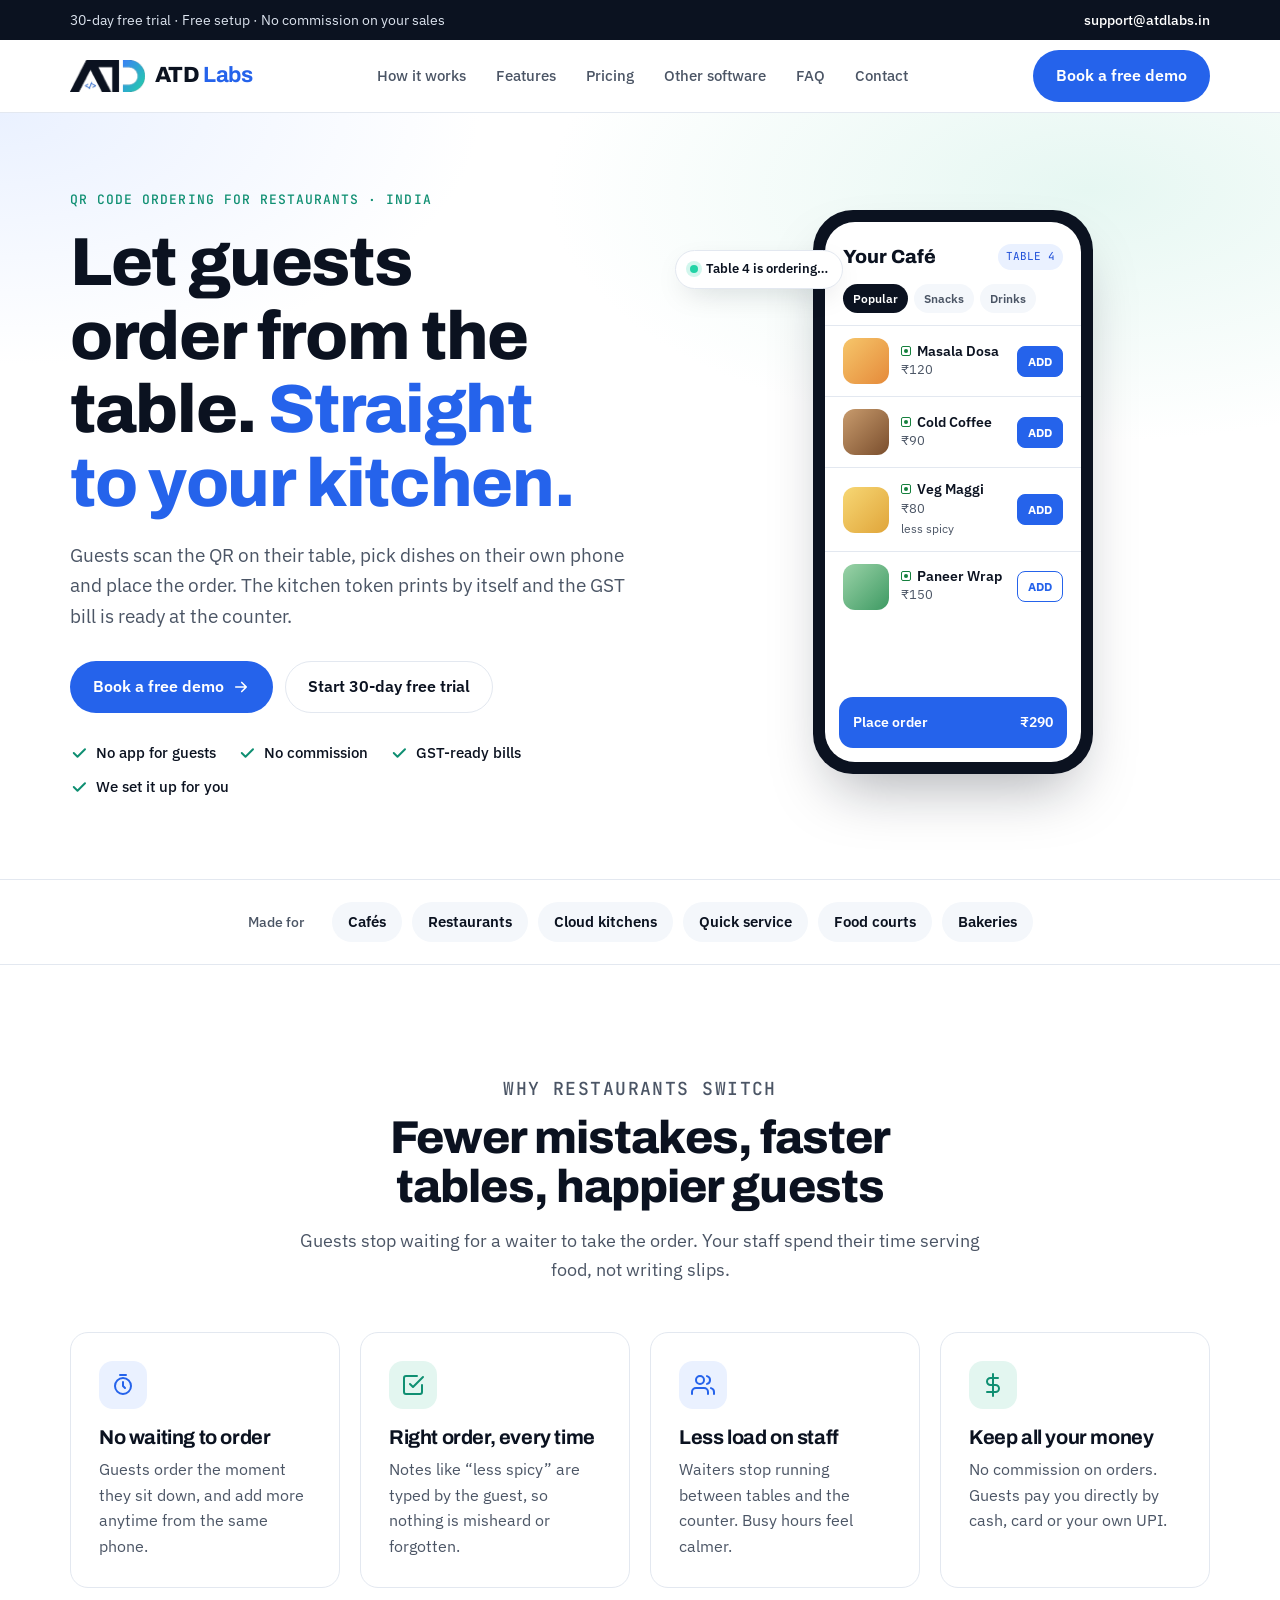
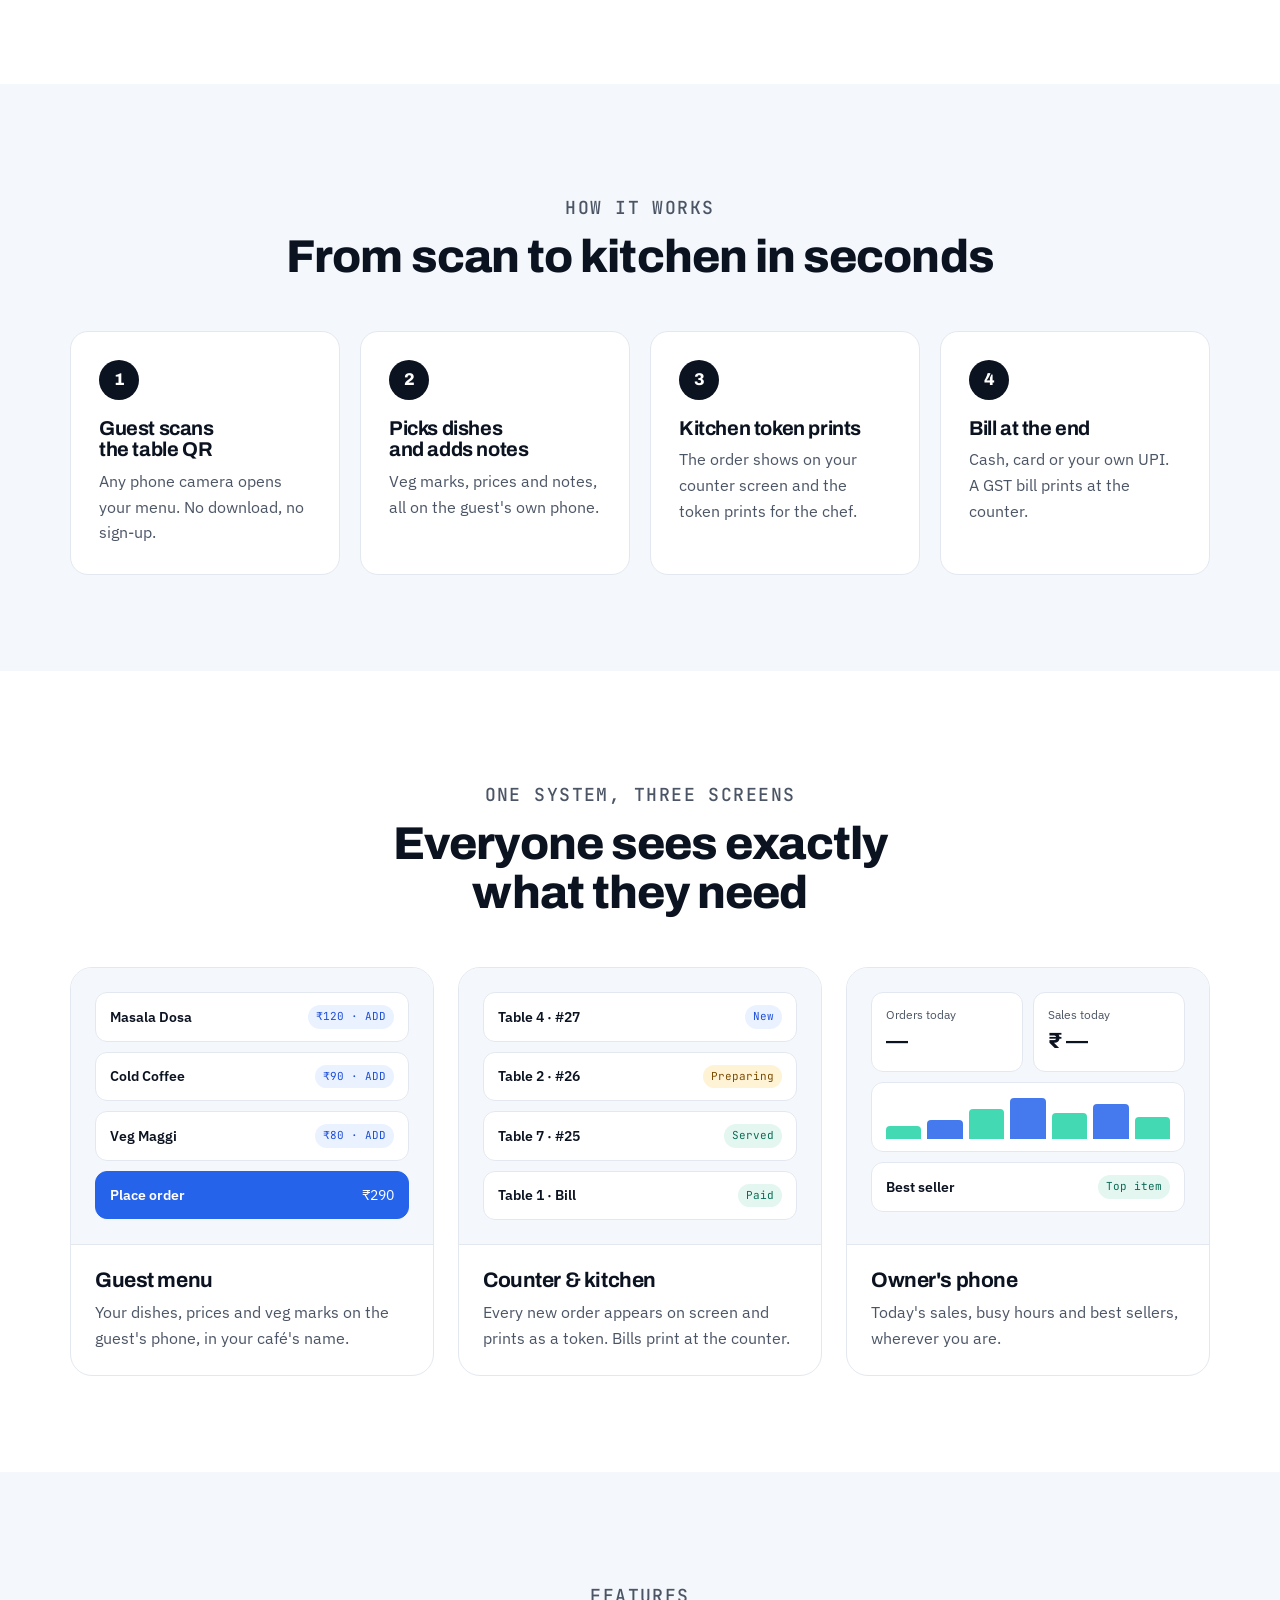
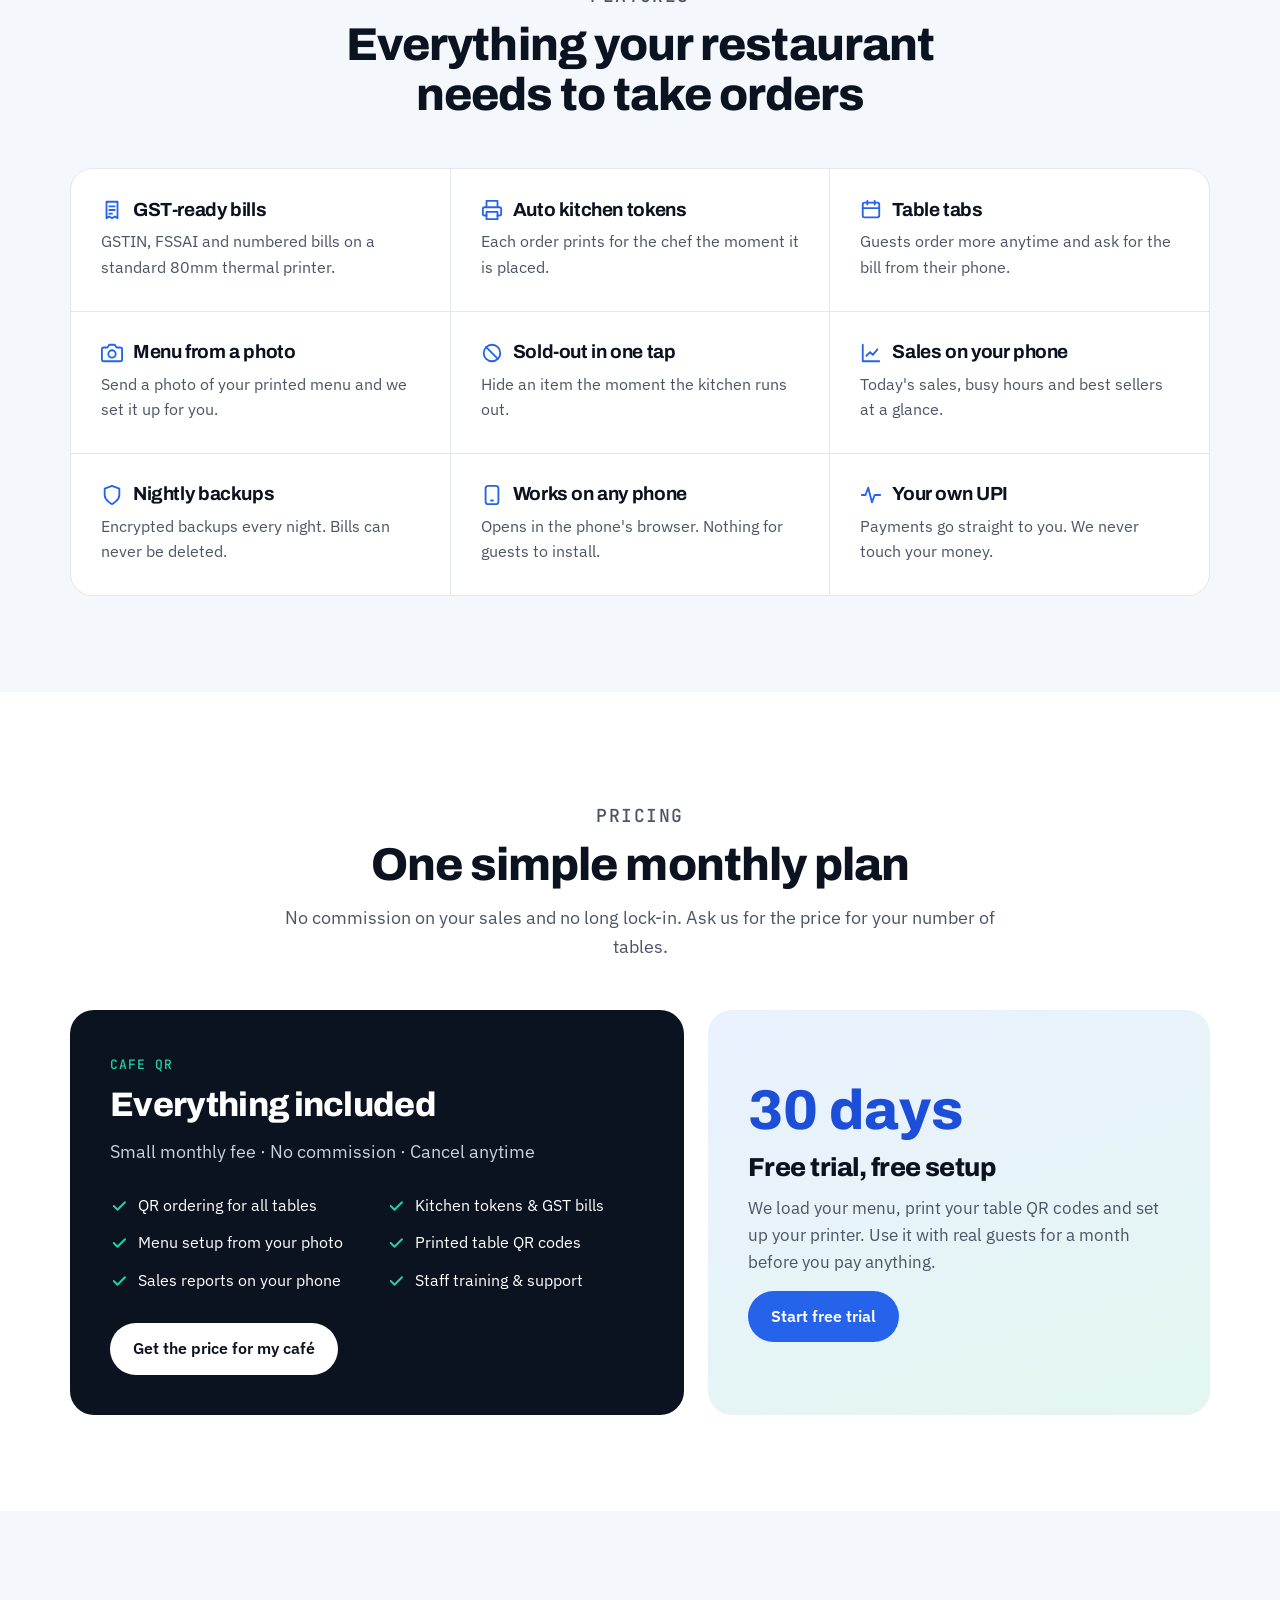
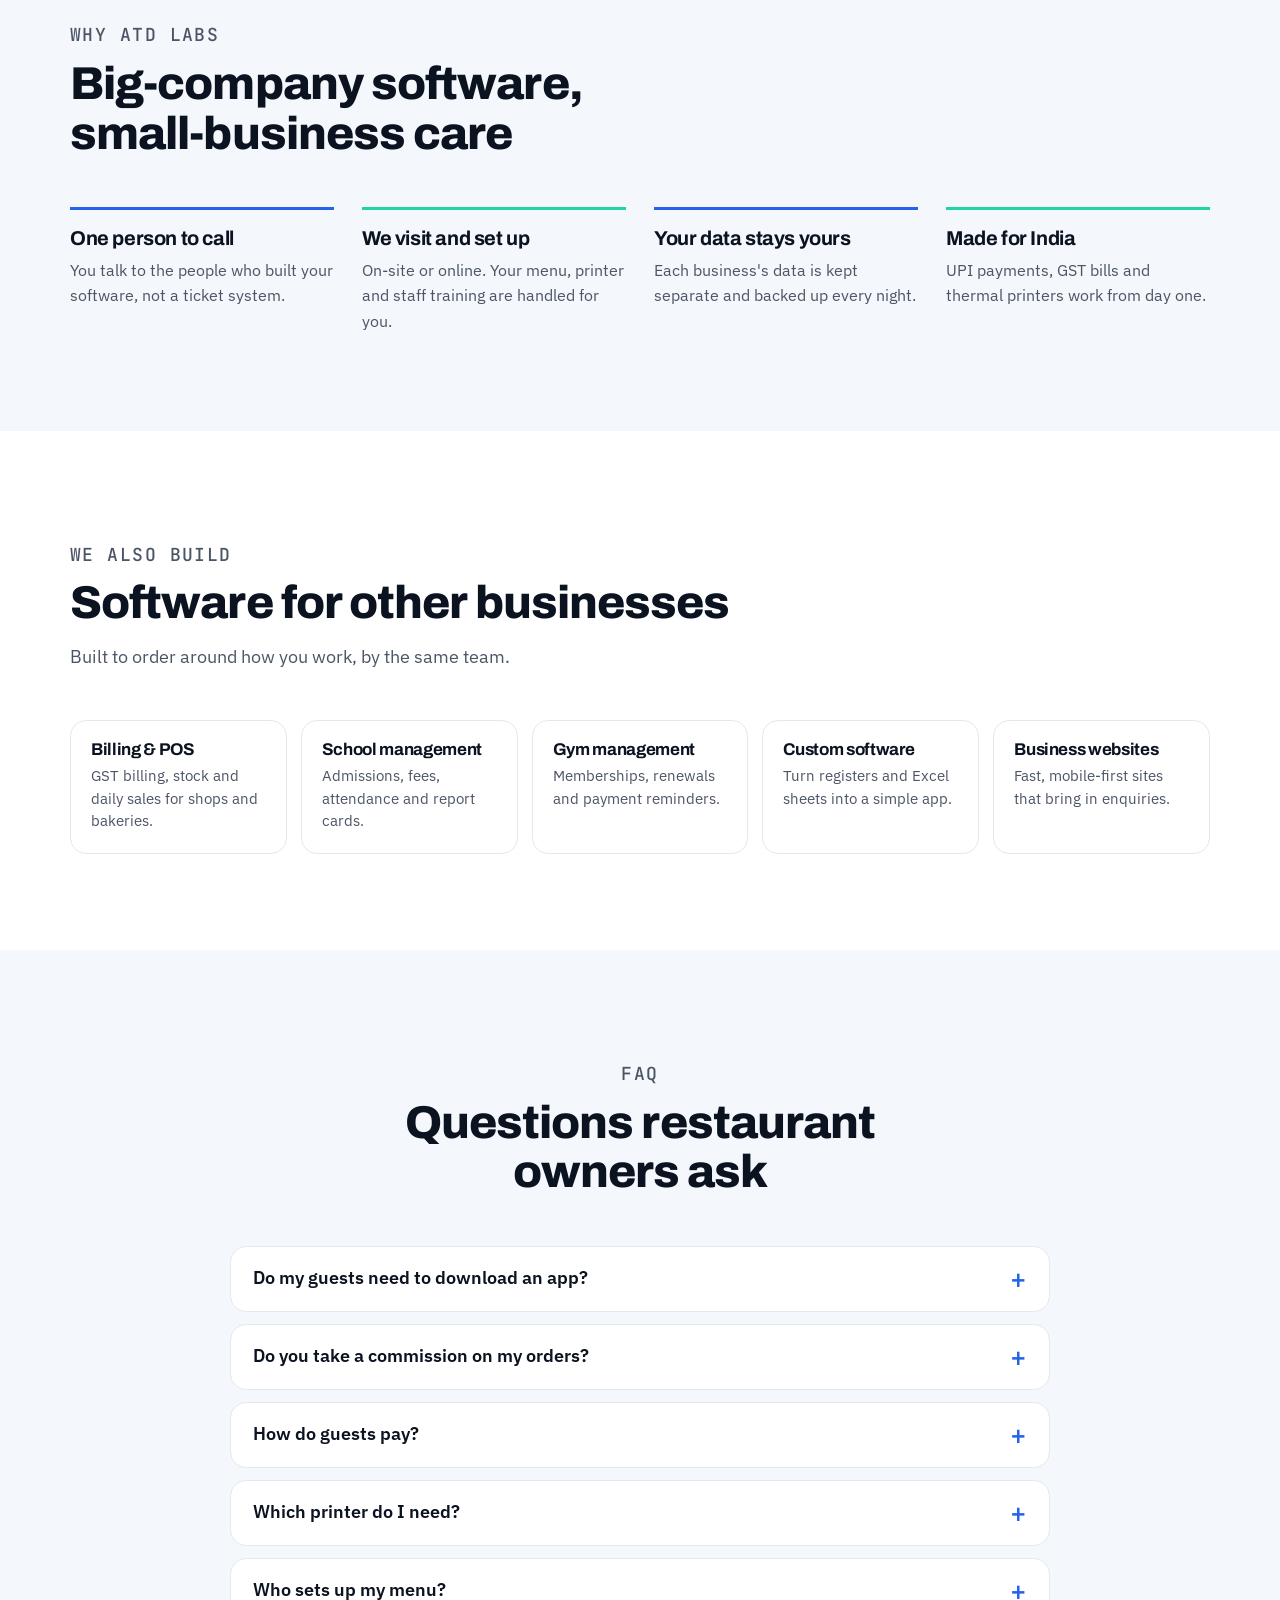
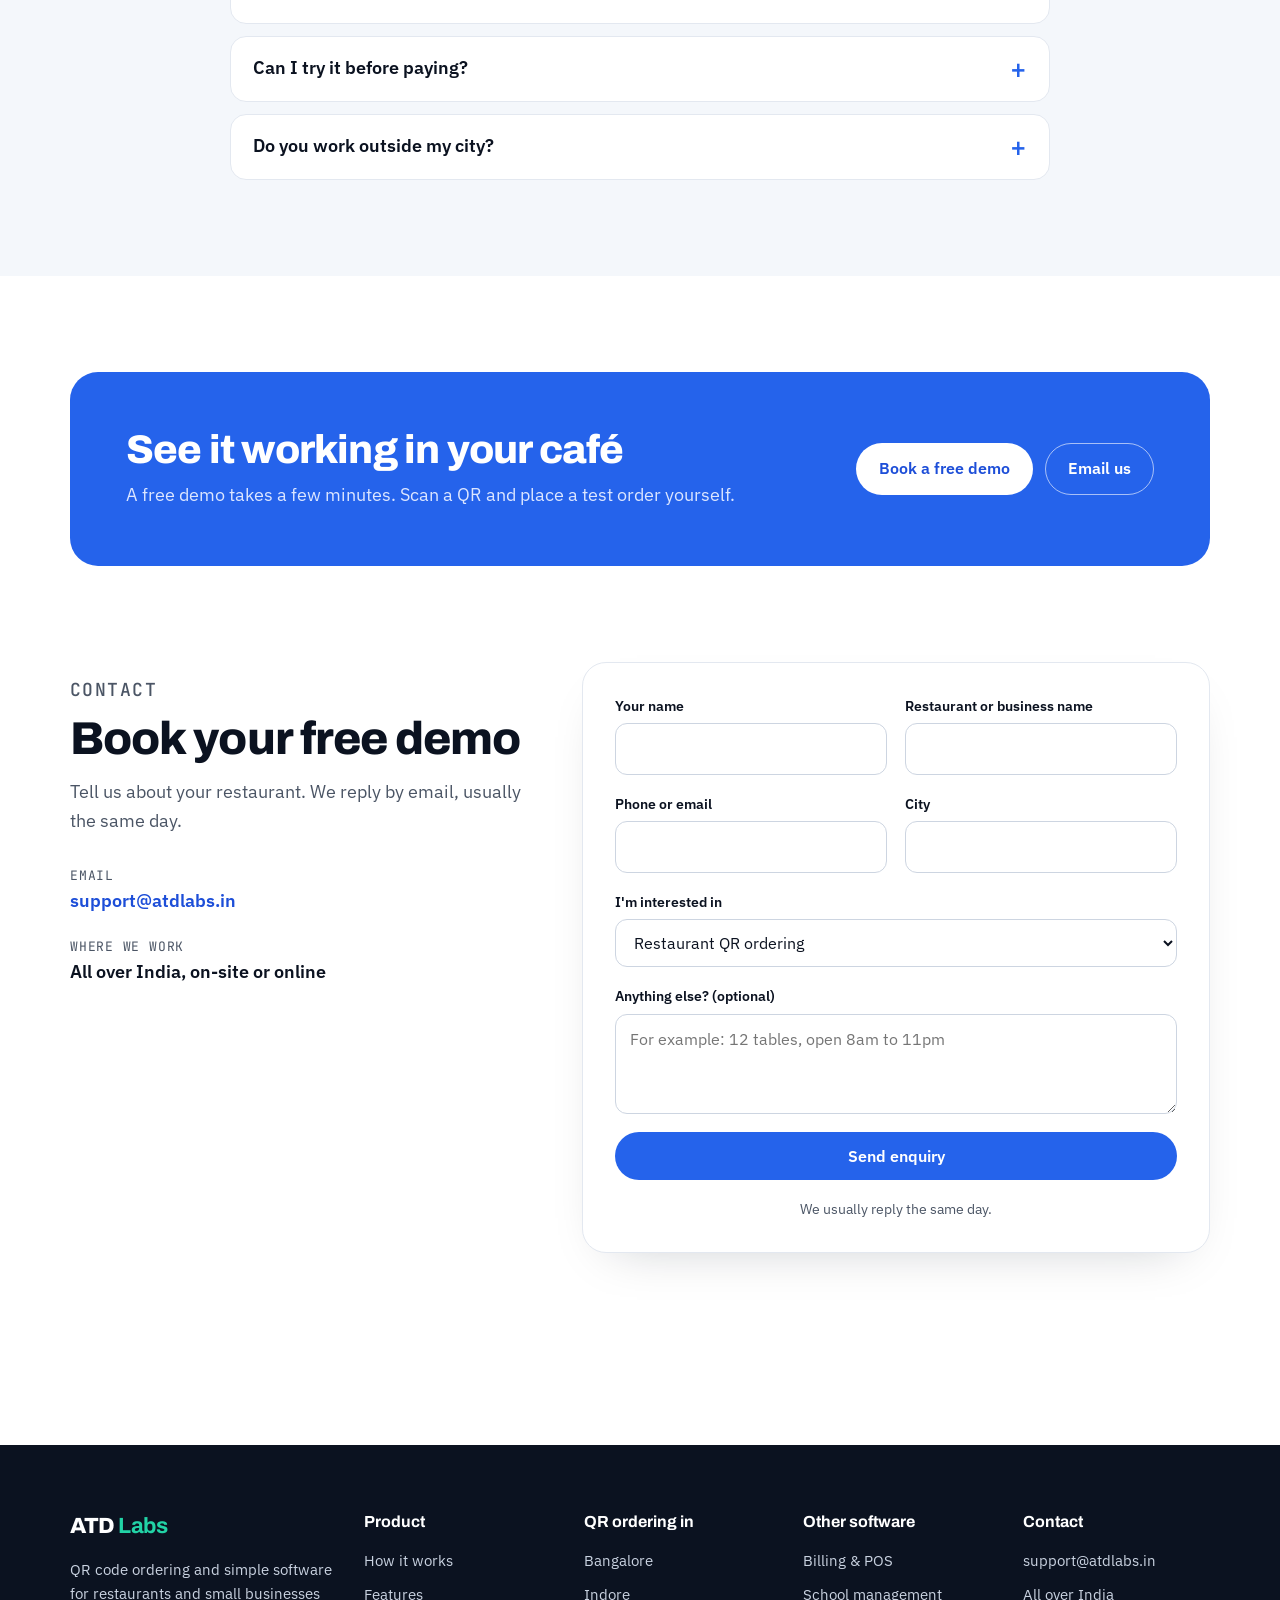
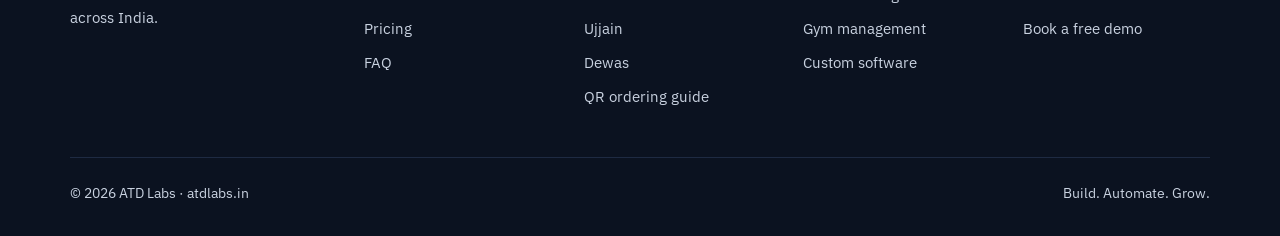
==== commit 2b8b4721: "Add city landing pages, QR ordering guide and sitemap entries Pages for Bangalore, Indore, Ujjain an" ====
--- a/index.html
+++ b/index.html
@@ -282,7 +282,7 @@
 
 /* Footer */
 footer{background:var(--ink);color:#C9D2E0;padding:64px 0 32px;margin-top:96px}
-footer .cols{display:grid;grid-template-columns:1.4fr 1fr 1fr 1fr;gap:32px}
+footer .cols{display:grid;grid-template-columns:1.4fr 1fr 1fr 1fr 1fr;gap:32px}
 footer .brand span{color:#fff}
 footer .brand b{color:var(--teal-l)}
 footer h4{font-family:var(--display);color:#fff;font-size:16px;margin:0 0 14px}
@@ -626,6 +626,10 @@
       <div>
         <h4>Product</h4>
         <ul><li><a href="#how">How it works</a></li><li><a href="#features">Features</a></li><li><a href="#pricing">Pricing</a></li><li><a href="#faq">FAQ</a></li></ul>
+      </div>
+      <div>
+        <h4>QR ordering in</h4>
+        <ul><li><a href="/qr-ordering-bangalore/">Bangalore</a></li><li><a href="/qr-ordering-indore/">Indore</a></li><li><a href="/qr-ordering-ujjain/">Ujjain</a></li><li><a href="/qr-ordering-dewas/">Dewas</a></li><li><a href="/guides/qr-code-ordering-for-restaurants/">QR ordering guide</a></li></ul>
       </div>
       <div>
         <h4>Other software</h4>
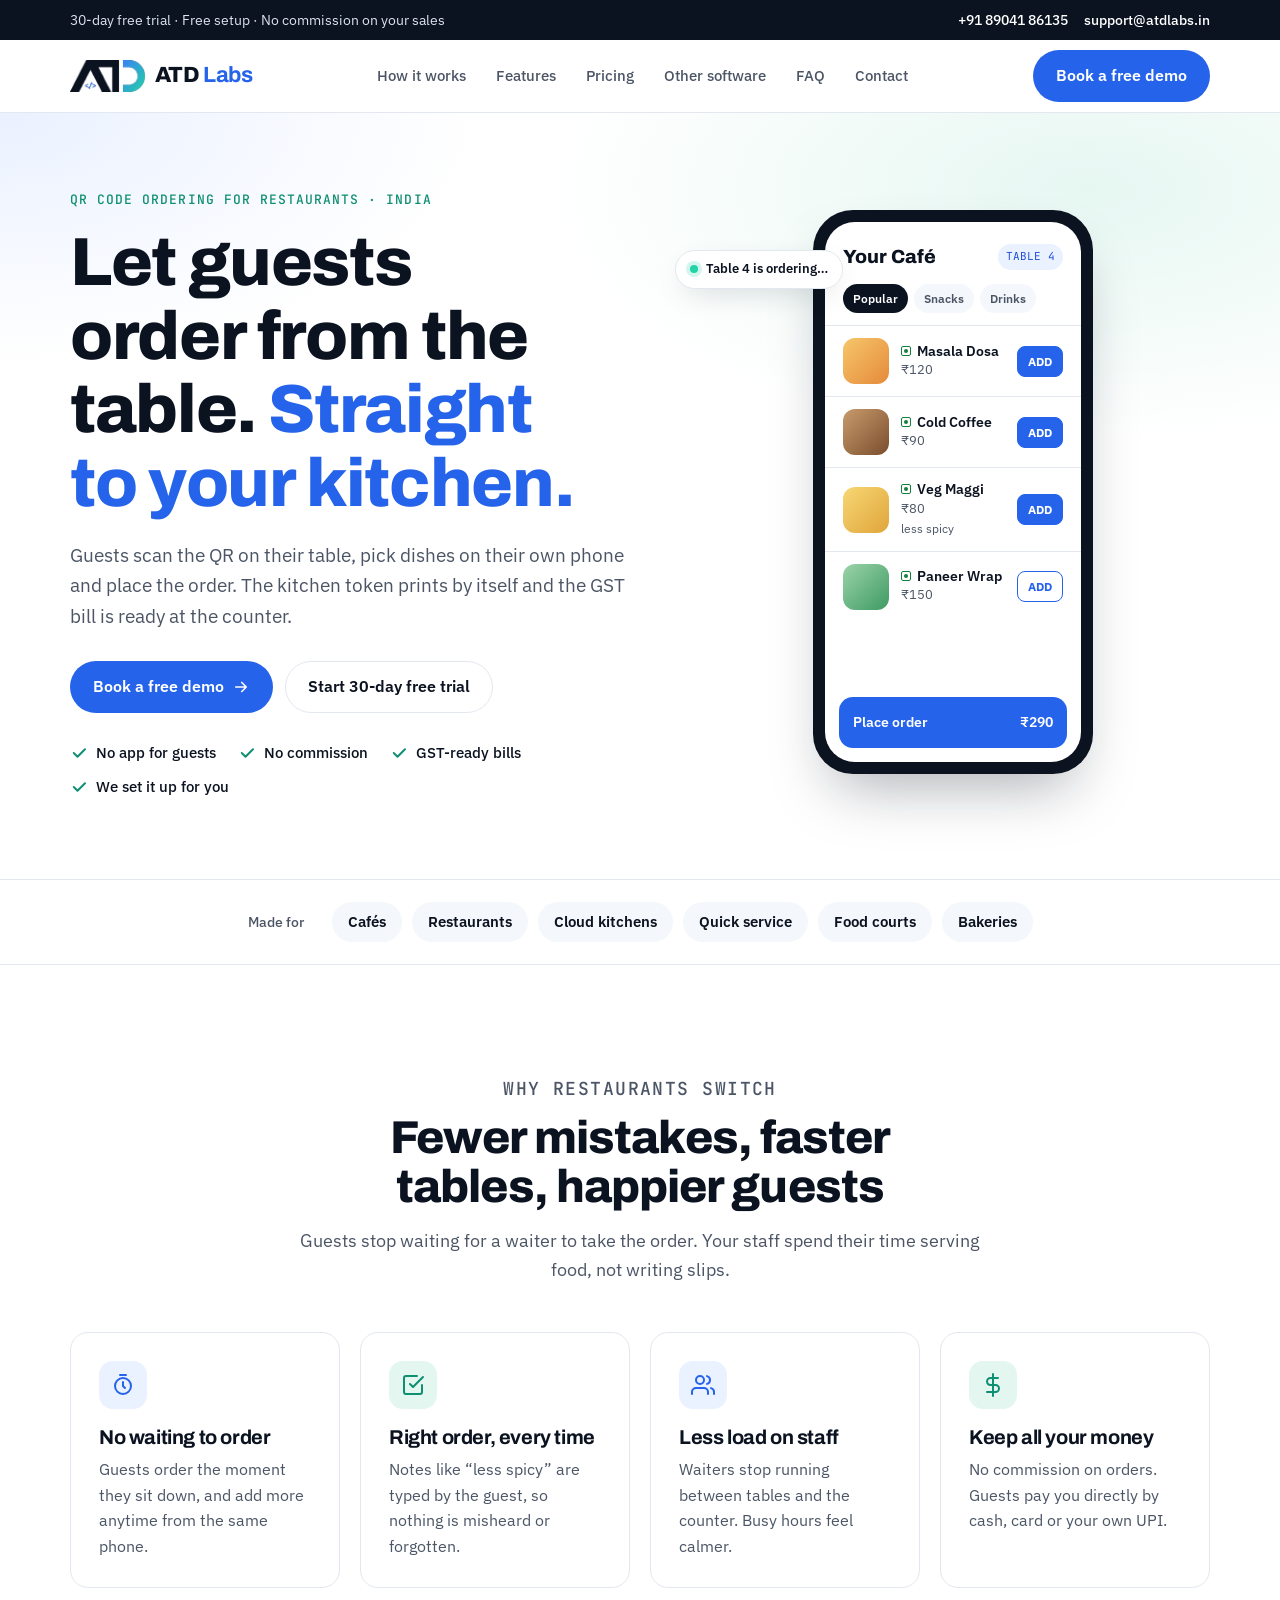
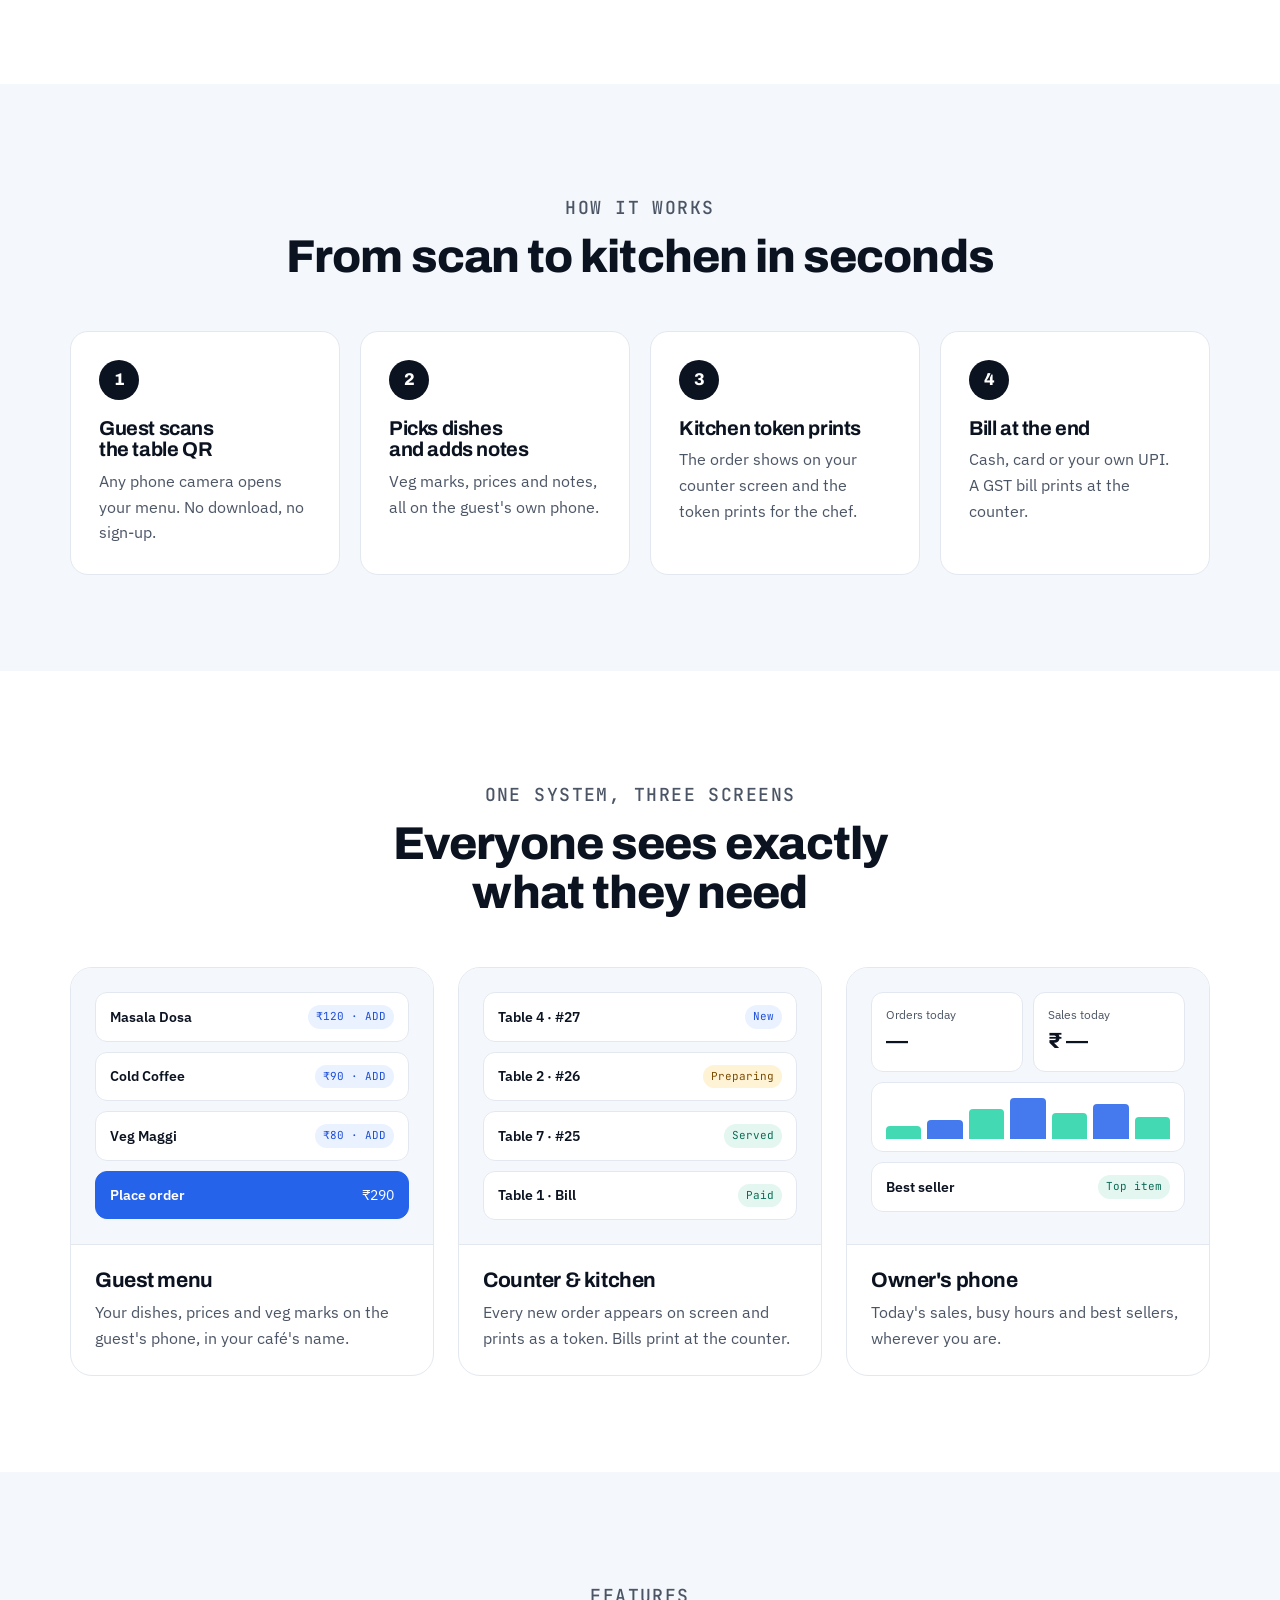
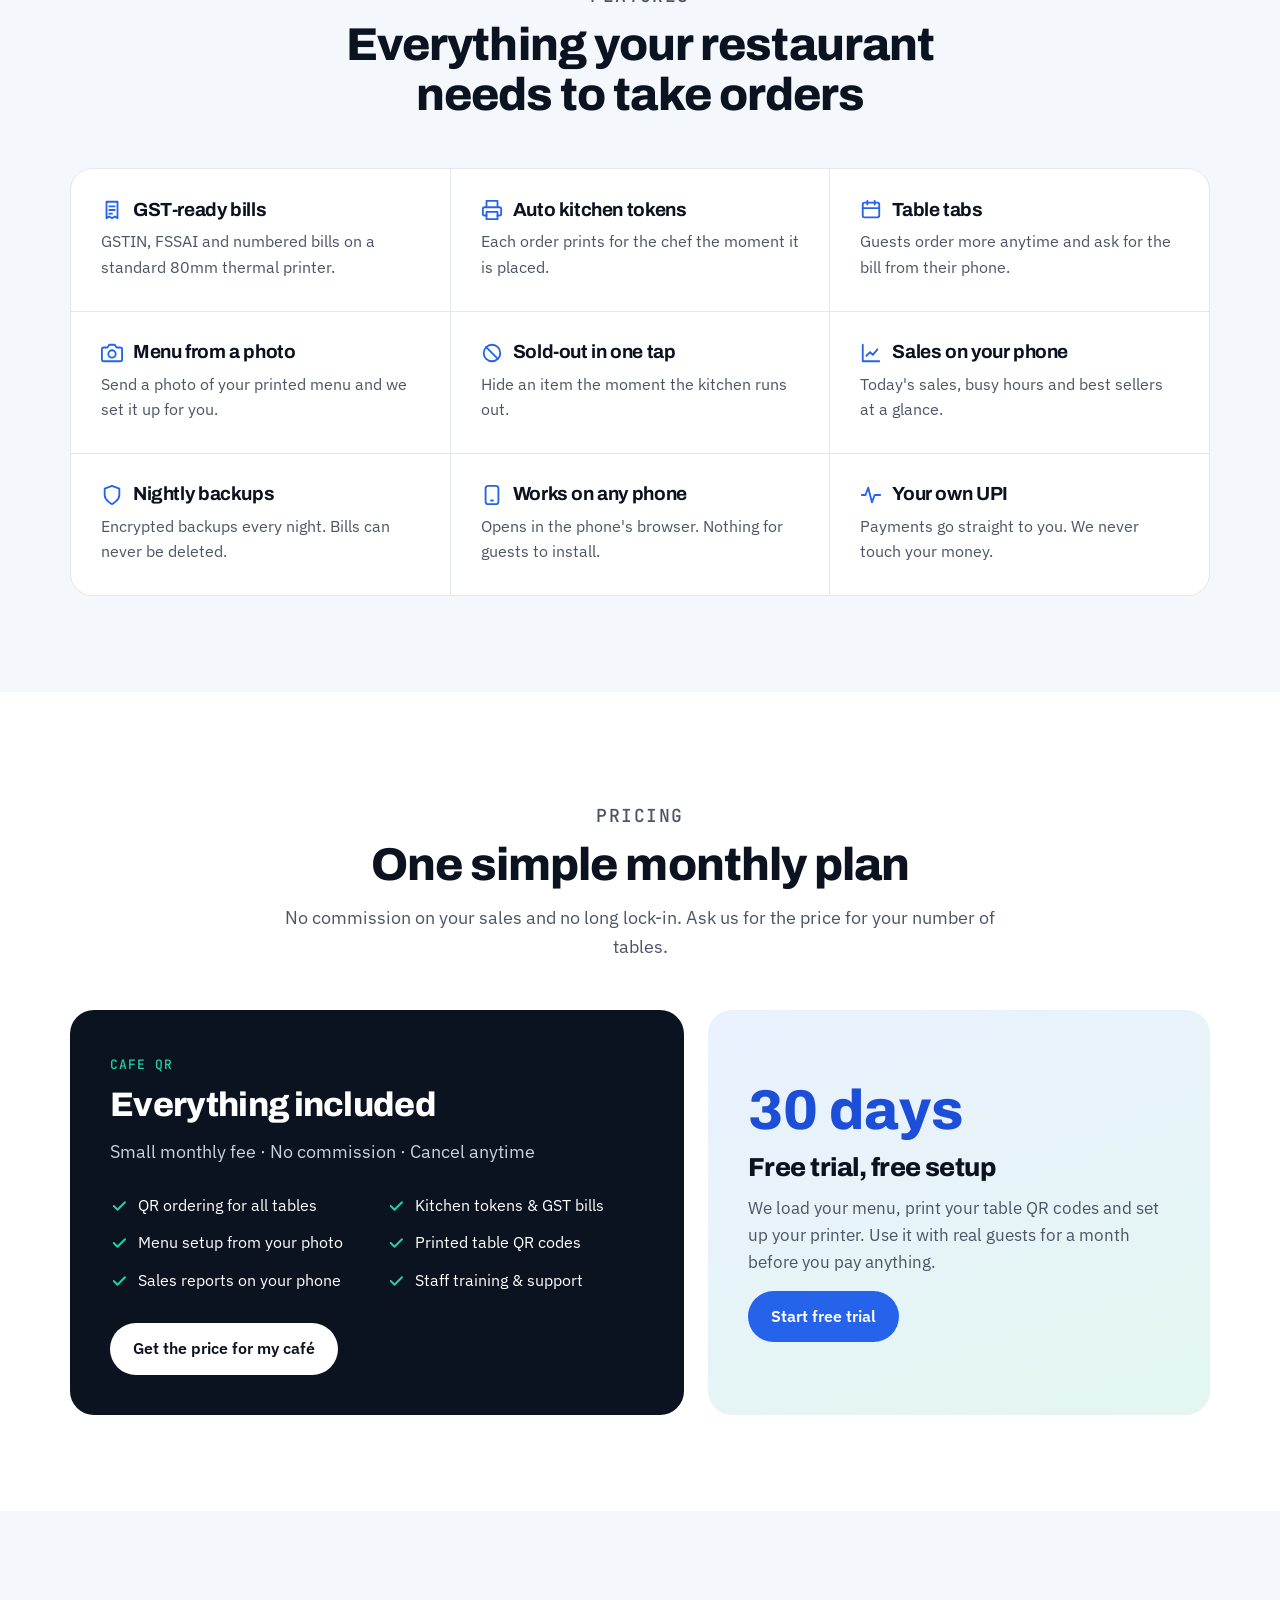
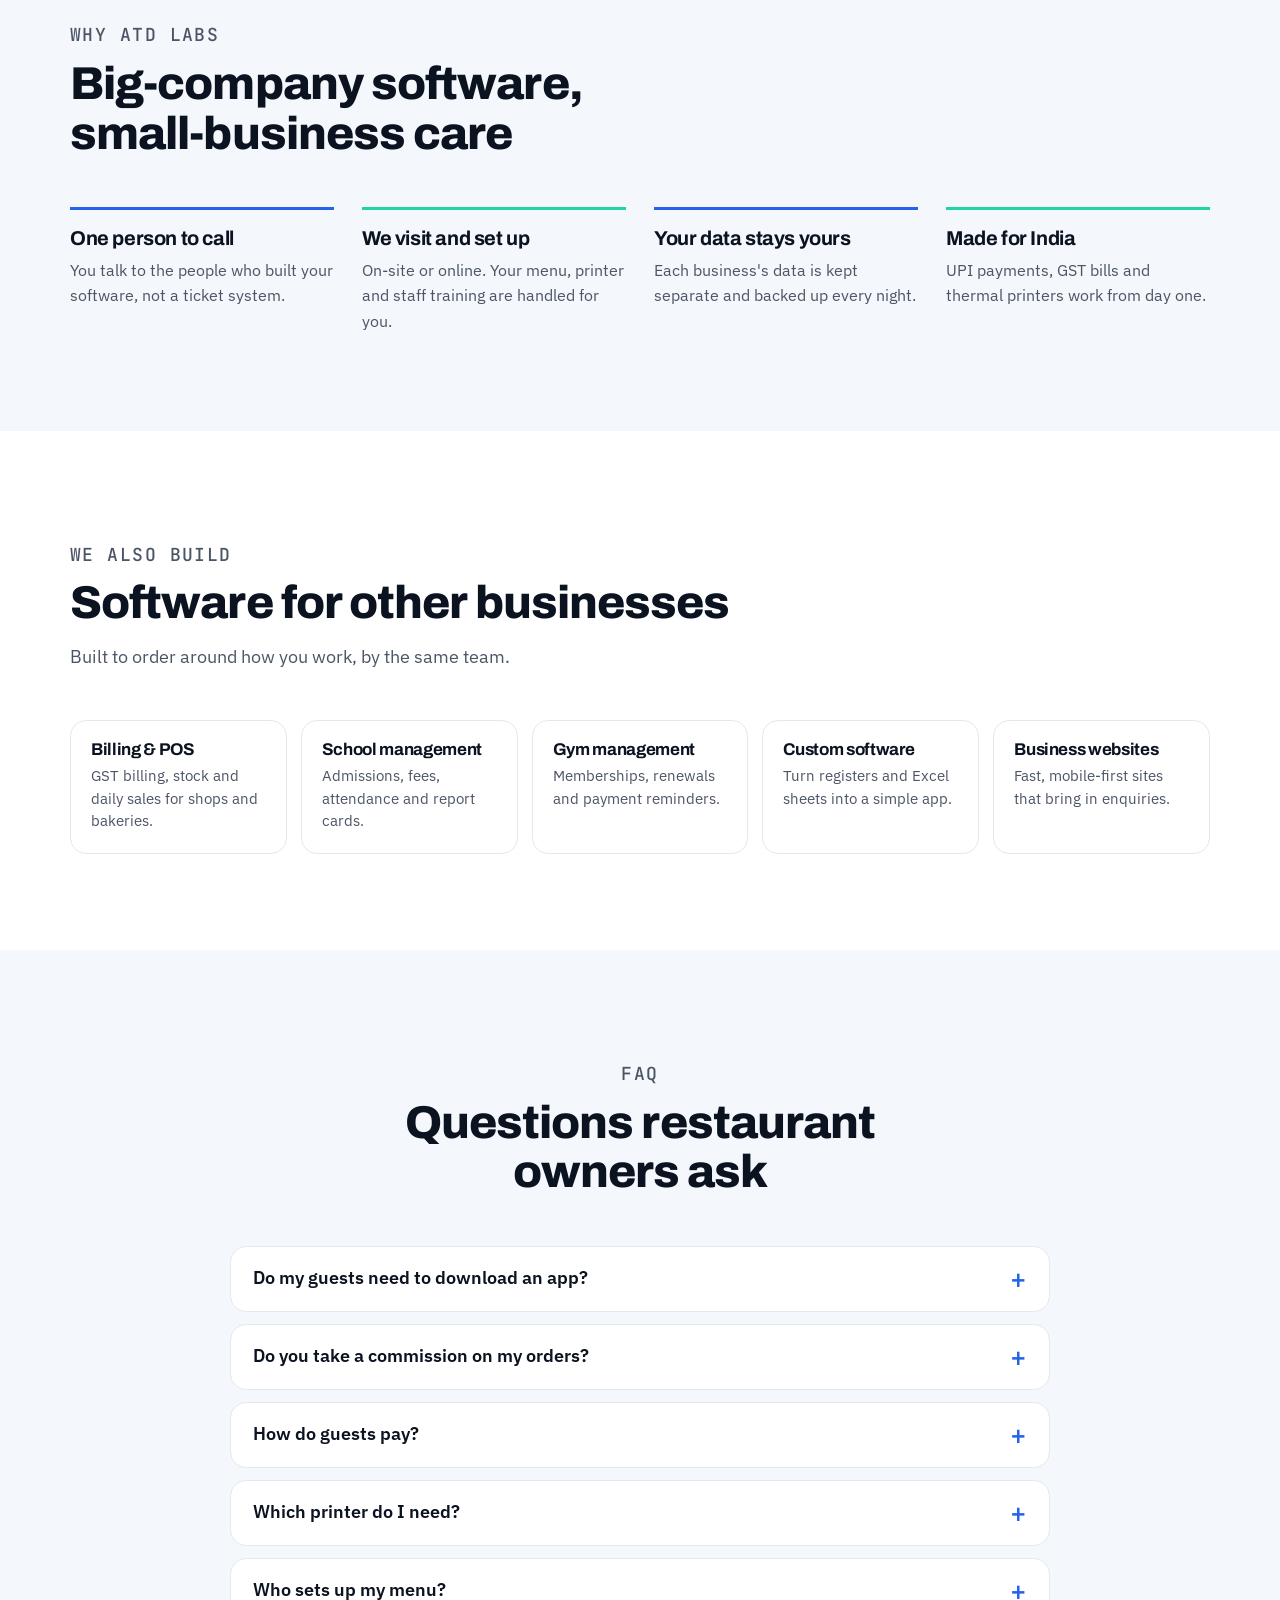
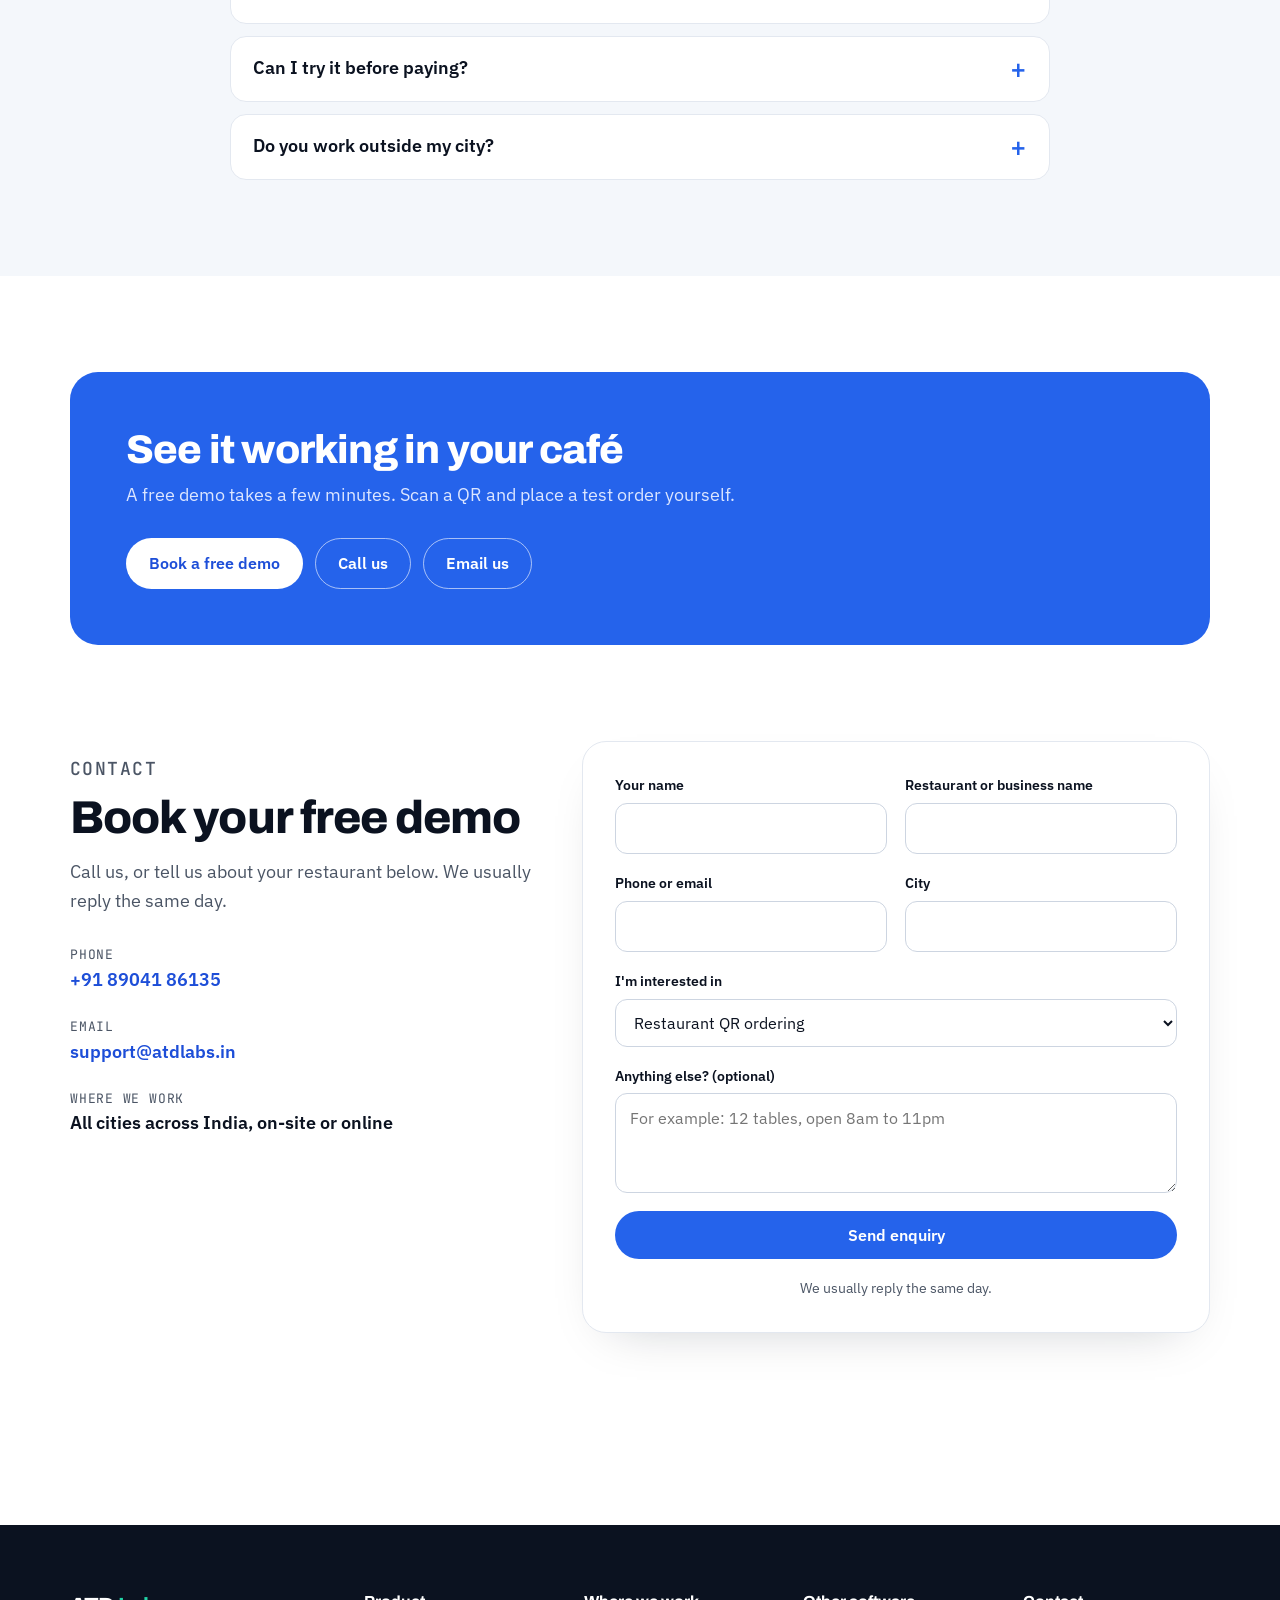
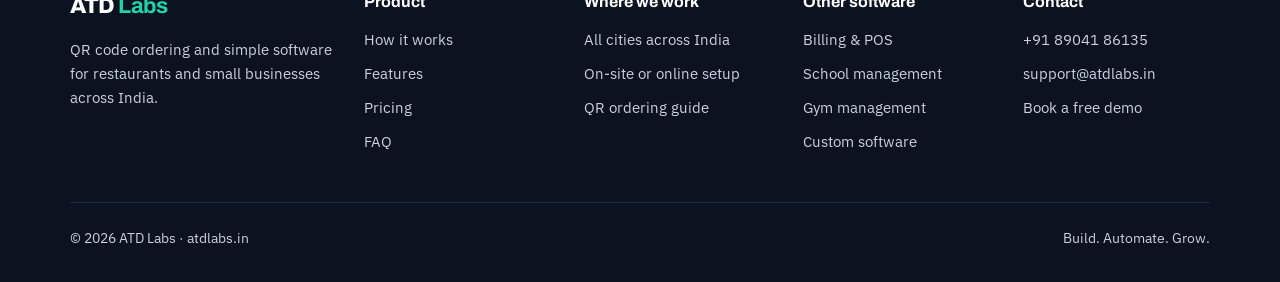
==== commit cf3e6c48: "Add phone number; footer says we work in all cities across India Co-Authored-By: Claude Opus 5.5 <no" ====
--- a/index.html
+++ b/index.html
@@ -21,7 +21,7 @@
 <meta name="twitter:card" content="summary_large_image">
 <script type="application/ld+json">
 {"@context":"https://schema.org","@graph":[
-{"@type":"Organization","@id":"https://www.atdlabs.in/#org","name":"ATD Labs","url":"https://www.atdlabs.in/","logo":"https://www.atdlabs.in/og-image.png","email":"support@atdlabs.in","areaServed":"IN"},
+{"@type":"Organization","@id":"https://www.atdlabs.in/#org","name":"ATD Labs","url":"https://www.atdlabs.in/","logo":"https://www.atdlabs.in/og-image.png","email":"support@atdlabs.in","telephone":"+91-8904186135","areaServed":"IN"},
 {"@type":"SoftwareApplication","name":"Cafe QR by ATD Labs","applicationCategory":"BusinessApplication","operatingSystem":"Web browser","description":"QR code table ordering for restaurants and cafés. Guests order from their phone without an app; orders go to a kitchen screen and print as tokens.","provider":{"@id":"https://www.atdlabs.in/#org"},"areaServed":"IN"},
 {"@type":"FAQPage","mainEntity":[
 {"@type":"Question","name":"Do my guests need to download an app?","acceptedAnswer":{"@type":"Answer","text":"No. Guests scan the table QR with their phone camera and the menu opens in the browser. No download and no sign-up."}},
@@ -308,7 +308,7 @@
 <div class="topbar">
   <div class="wrap">
     <span>30-day free trial · Free setup · No commission on your sales</span>
-    <a href="mailto:support@atdlabs.in">support@atdlabs.in</a>
+    <div style="display:flex;gap:16px"><a href="tel:+918904186135">+91 89041 86135</a><a href="mailto:support@atdlabs.in">support@atdlabs.in</a></div>
   </div>
 </div>
 
@@ -573,7 +573,7 @@
         </div>
         <div style="display:flex;gap:12px;flex-wrap:wrap">
           <a class="btn btn-primary" href="#contact">Book a free demo</a>
-          <a class="btn btn-ghost" href="mailto:support@atdlabs.in">Email us</a>
+          <a class="btn btn-ghost" href="tel:+918904186135">Call us</a><a class="btn btn-ghost" href="mailto:support@atdlabs.in">Email us</a>
         </div>
       </div>
     </div>
@@ -585,10 +585,11 @@
         <div class="head" style="margin-bottom:8px">
           <p class="eyebrow">Contact</p>
           <h2>Book your free demo</h2>
-          <p>Tell us about your restaurant. We reply by email, usually the same day.</p>
-        </div>
+          <p>Call us, or tell us about your restaurant below. We usually reply the same day.</p>
+        </div>
+        <div><div class="k">Phone</div><a class="v" href="tel:+918904186135">+91 89041 86135</a></div>
         <div><div class="k">Email</div><a class="v" href="mailto:support@atdlabs.in">support@atdlabs.in</a></div>
-        <div><div class="k">Where we work</div><div class="v">All over India, on-site or online</div></div>
+        <div><div class="k">Where we work</div><div class="v">All cities across India, on-site or online</div></div>
       </div>
 
       <form id="enquiry" novalidate>
@@ -628,8 +629,8 @@
         <ul><li><a href="#how">How it works</a></li><li><a href="#features">Features</a></li><li><a href="#pricing">Pricing</a></li><li><a href="#faq">FAQ</a></li></ul>
       </div>
       <div>
-        <h4>QR ordering in</h4>
-        <ul><li><a href="/qr-ordering-bangalore/">Bangalore</a></li><li><a href="/qr-ordering-indore/">Indore</a></li><li><a href="/qr-ordering-ujjain/">Ujjain</a></li><li><a href="/qr-ordering-dewas/">Dewas</a></li><li><a href="/guides/qr-code-ordering-for-restaurants/">QR ordering guide</a></li></ul>
+        <h4>Where we work</h4>
+        <ul><li>All cities across India</li><li>On-site or online setup</li><li><a href="/guides/qr-code-ordering-for-restaurants/">QR ordering guide</a></li></ul>
       </div>
       <div>
         <h4>Other software</h4>
@@ -637,7 +638,7 @@
       </div>
       <div>
         <h4>Contact</h4>
-        <ul><li><a href="mailto:support@atdlabs.in">support@atdlabs.in</a></li><li>All over India</li><li><a href="#contact">Book a free demo</a></li></ul>
+        <ul><li><a href="tel:+918904186135">+91 89041 86135</a></li><li><a href="mailto:support@atdlabs.in">support@atdlabs.in</a></li><li><a href="#contact">Book a free demo</a></li></ul>
       </div>
     </div>
     <div class="base">
